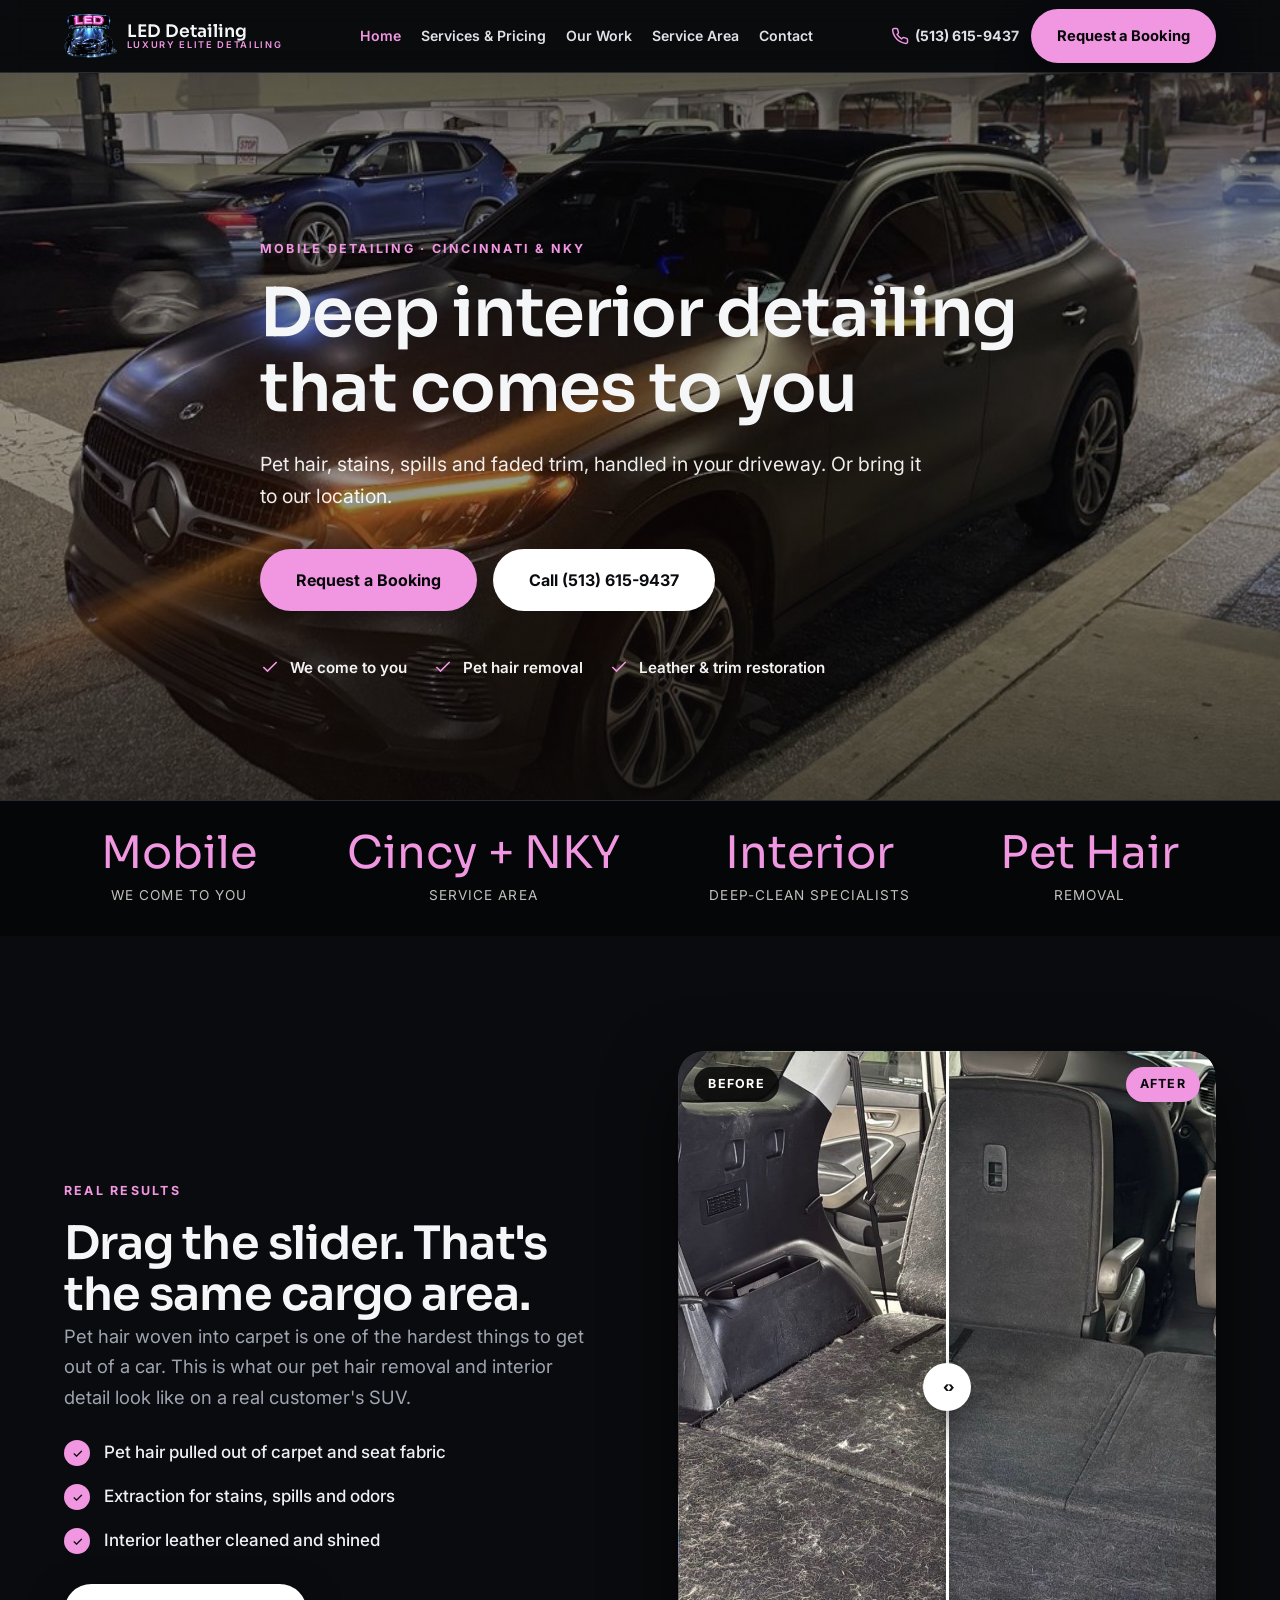
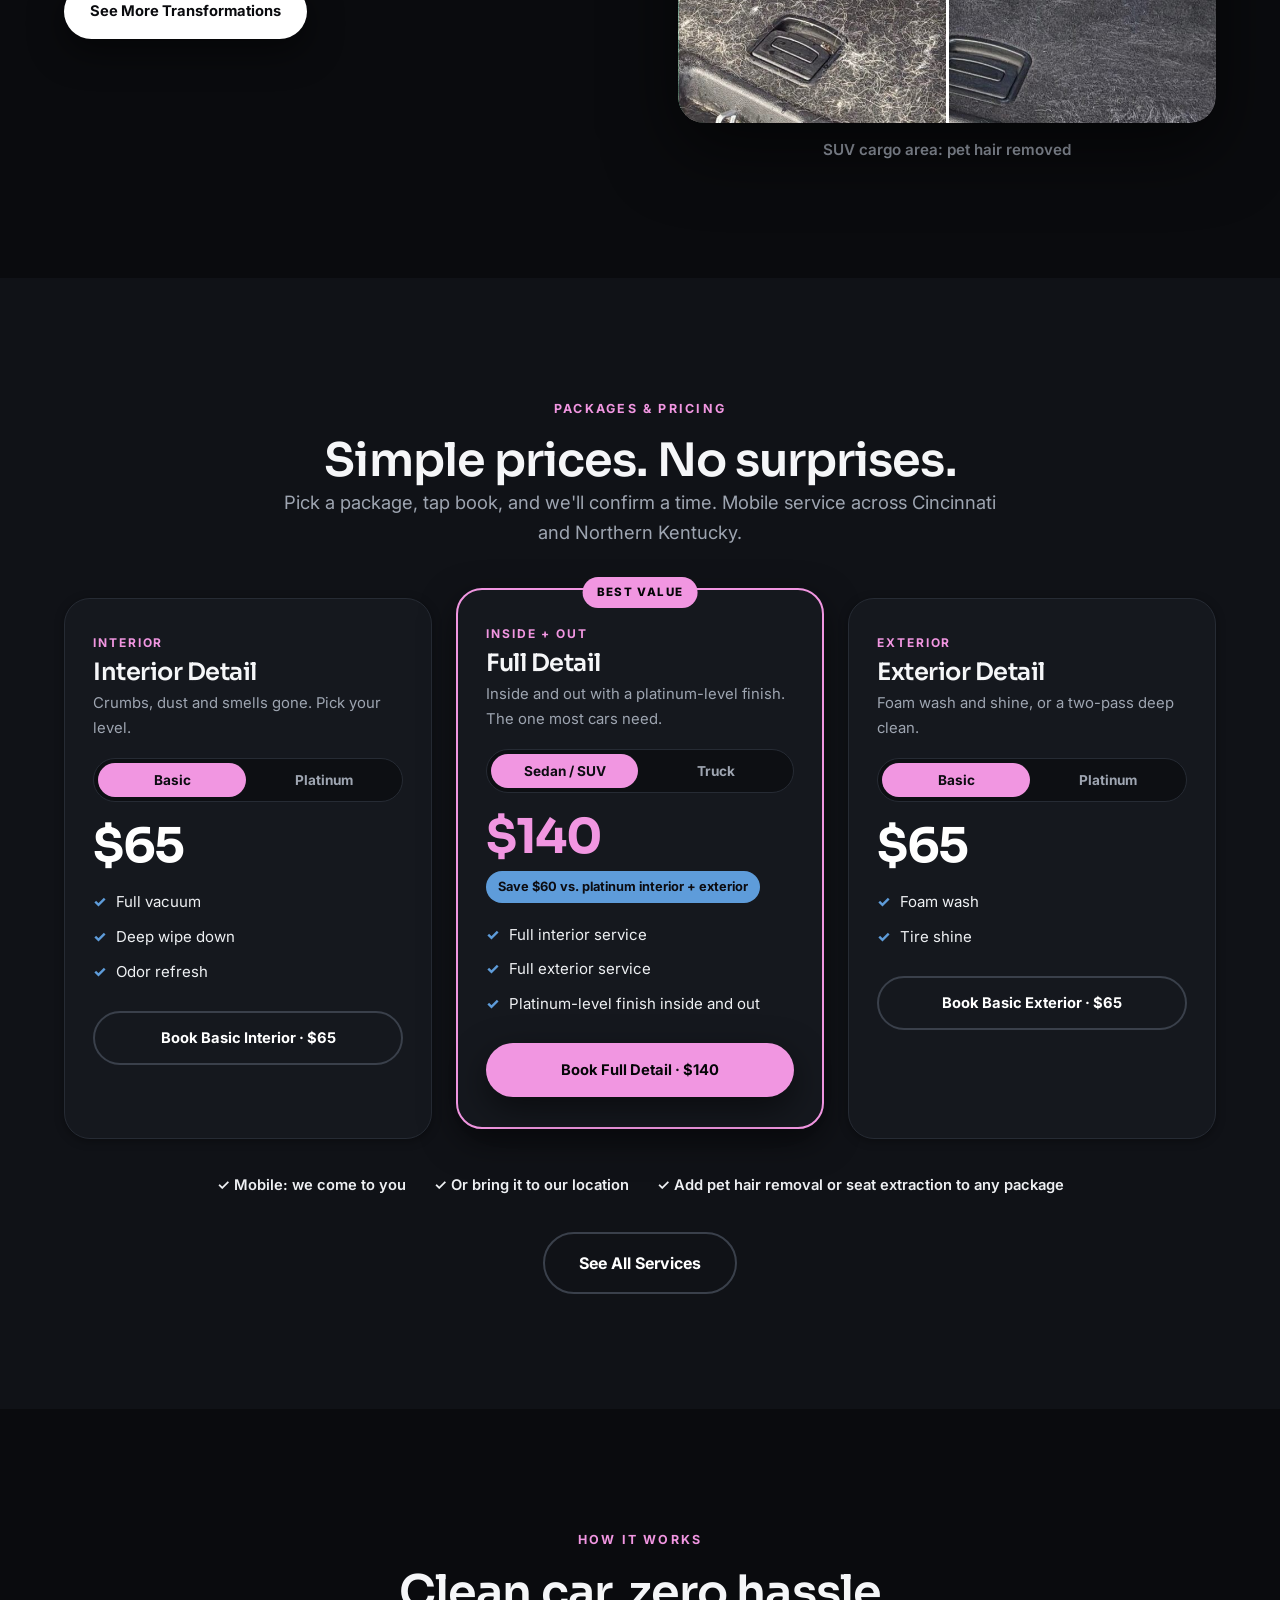
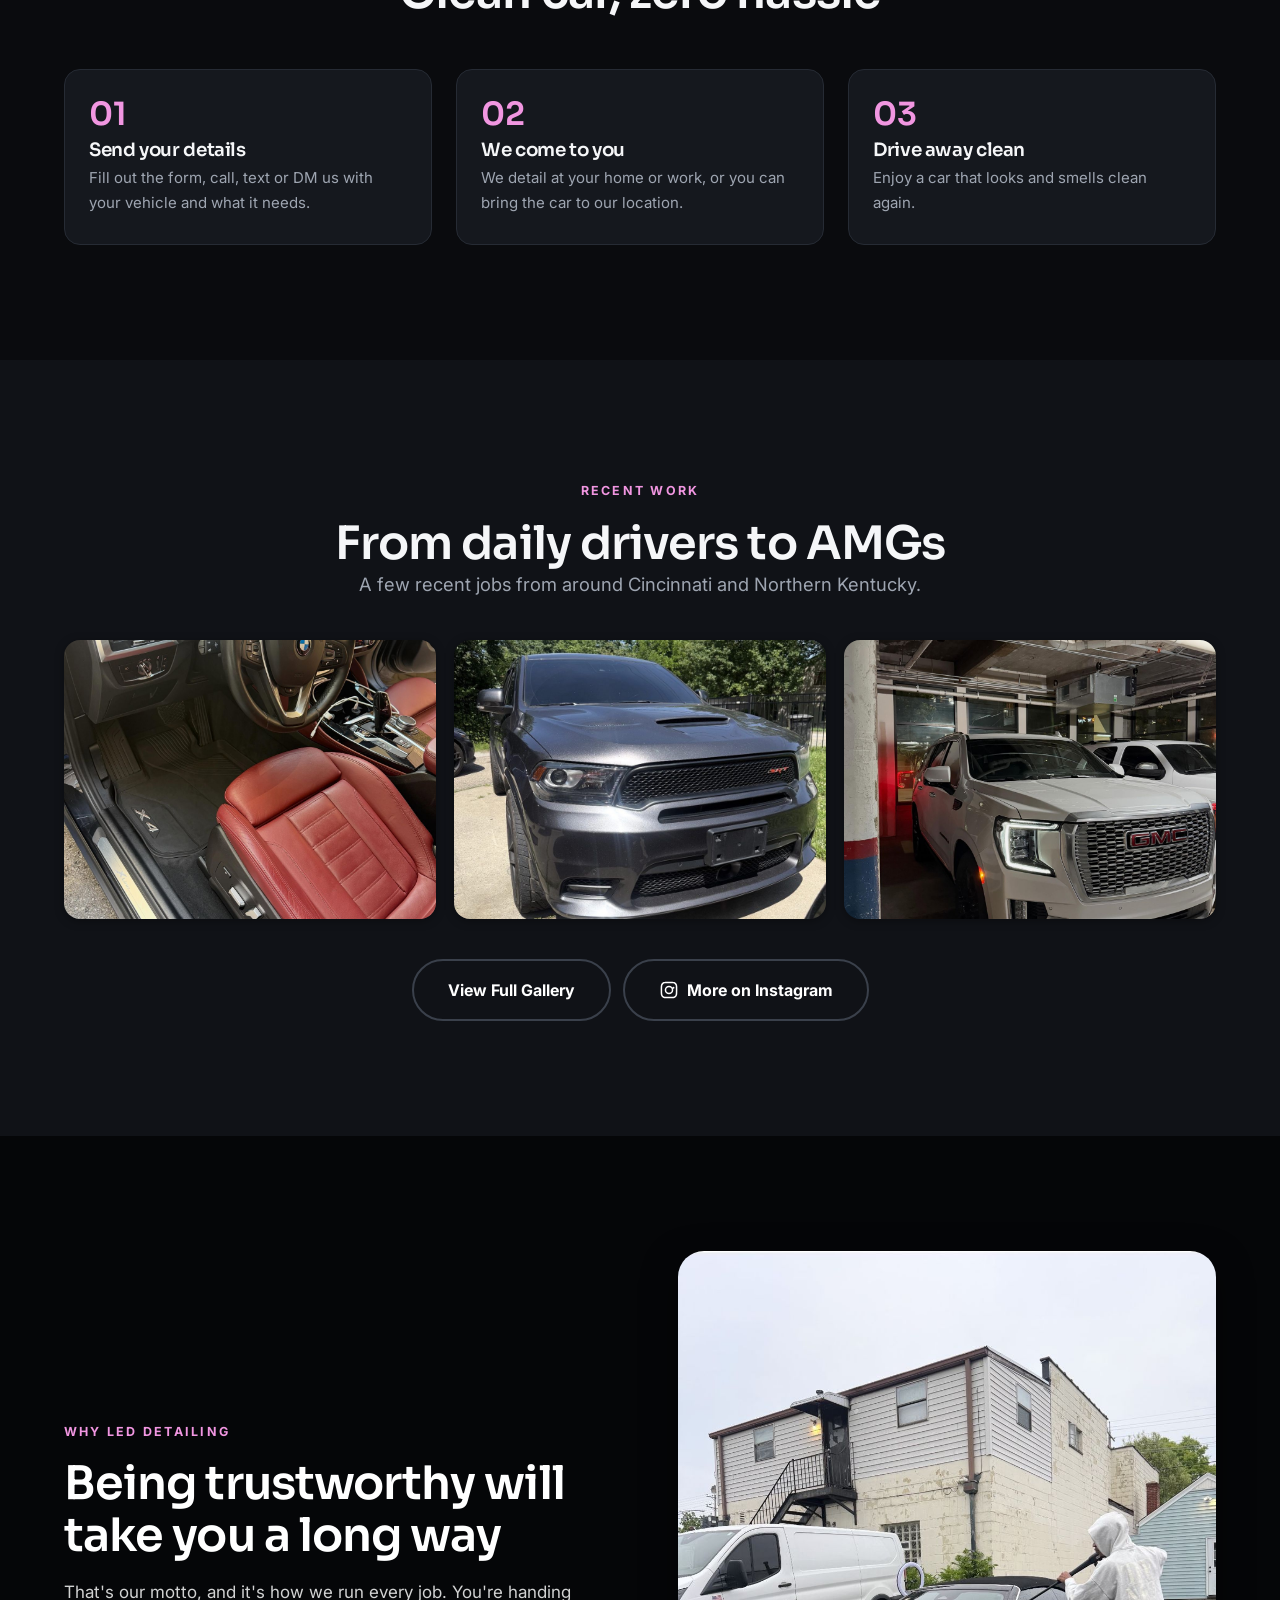
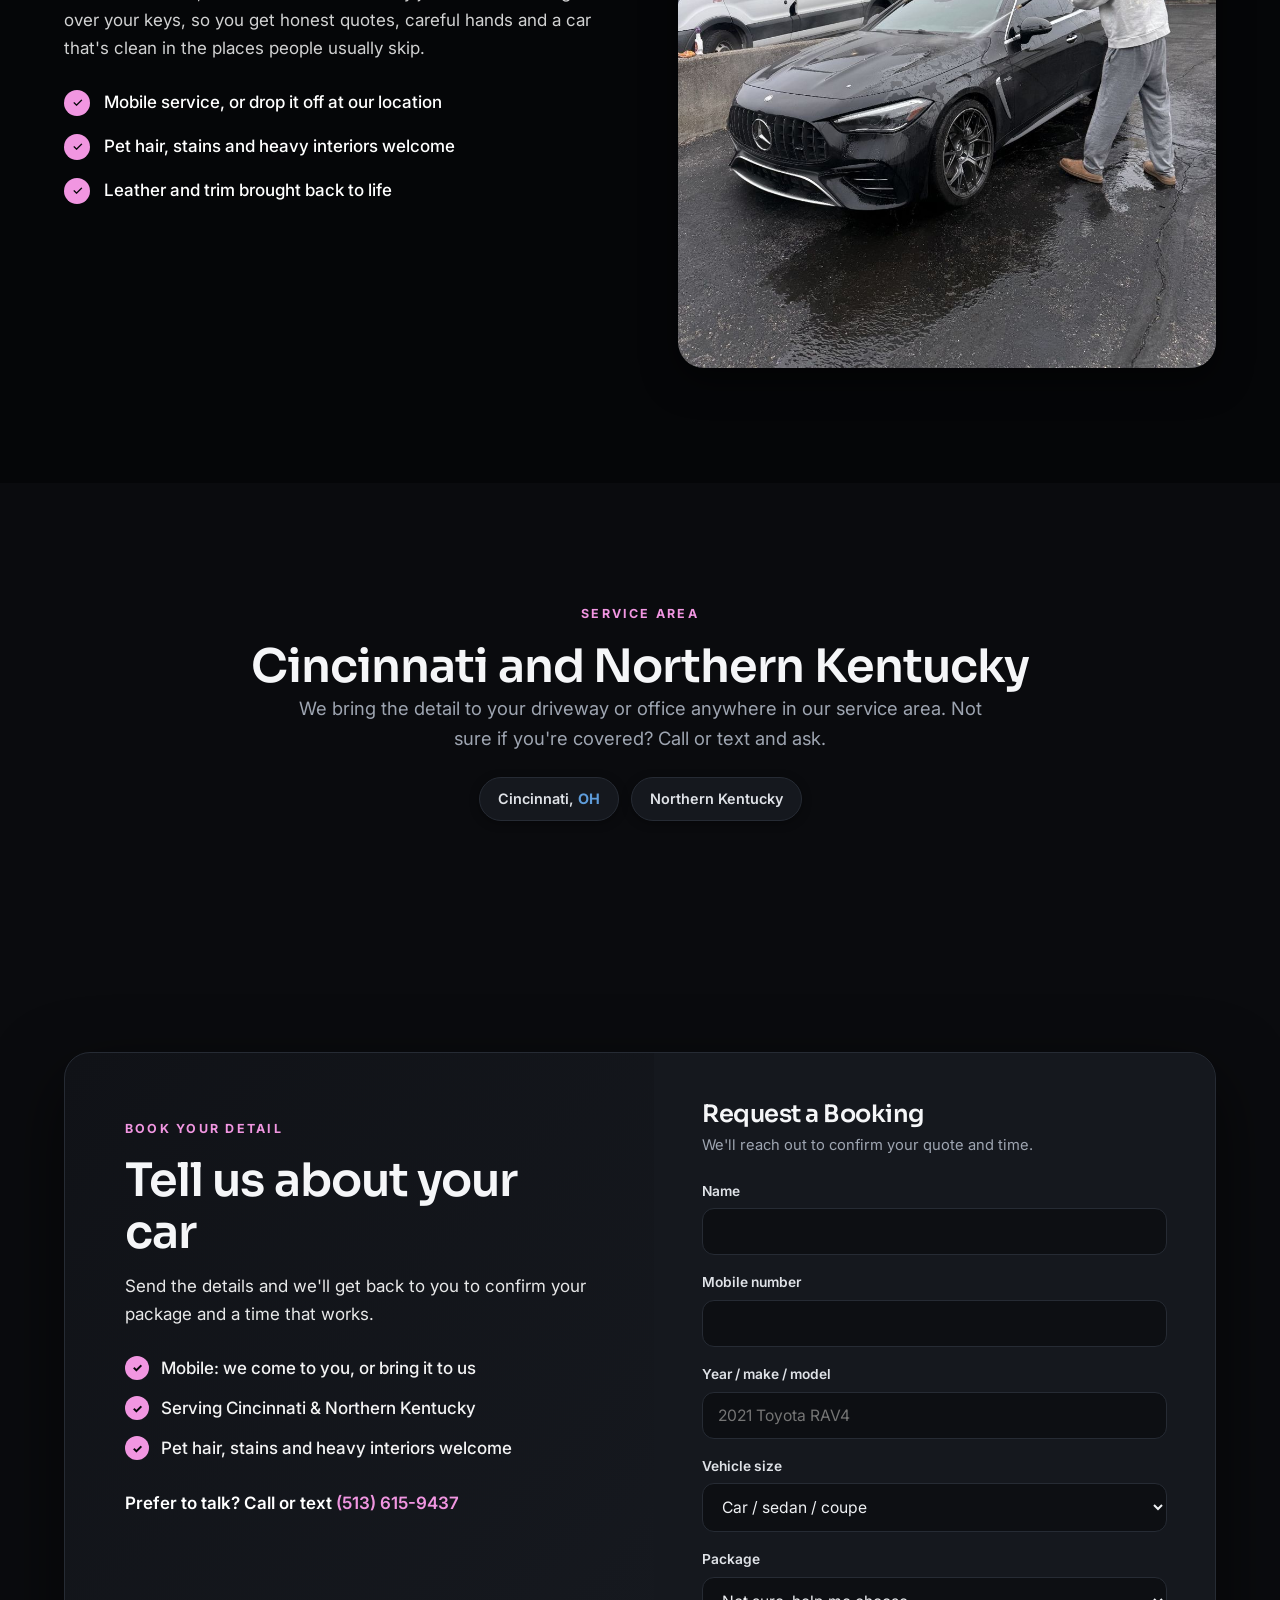
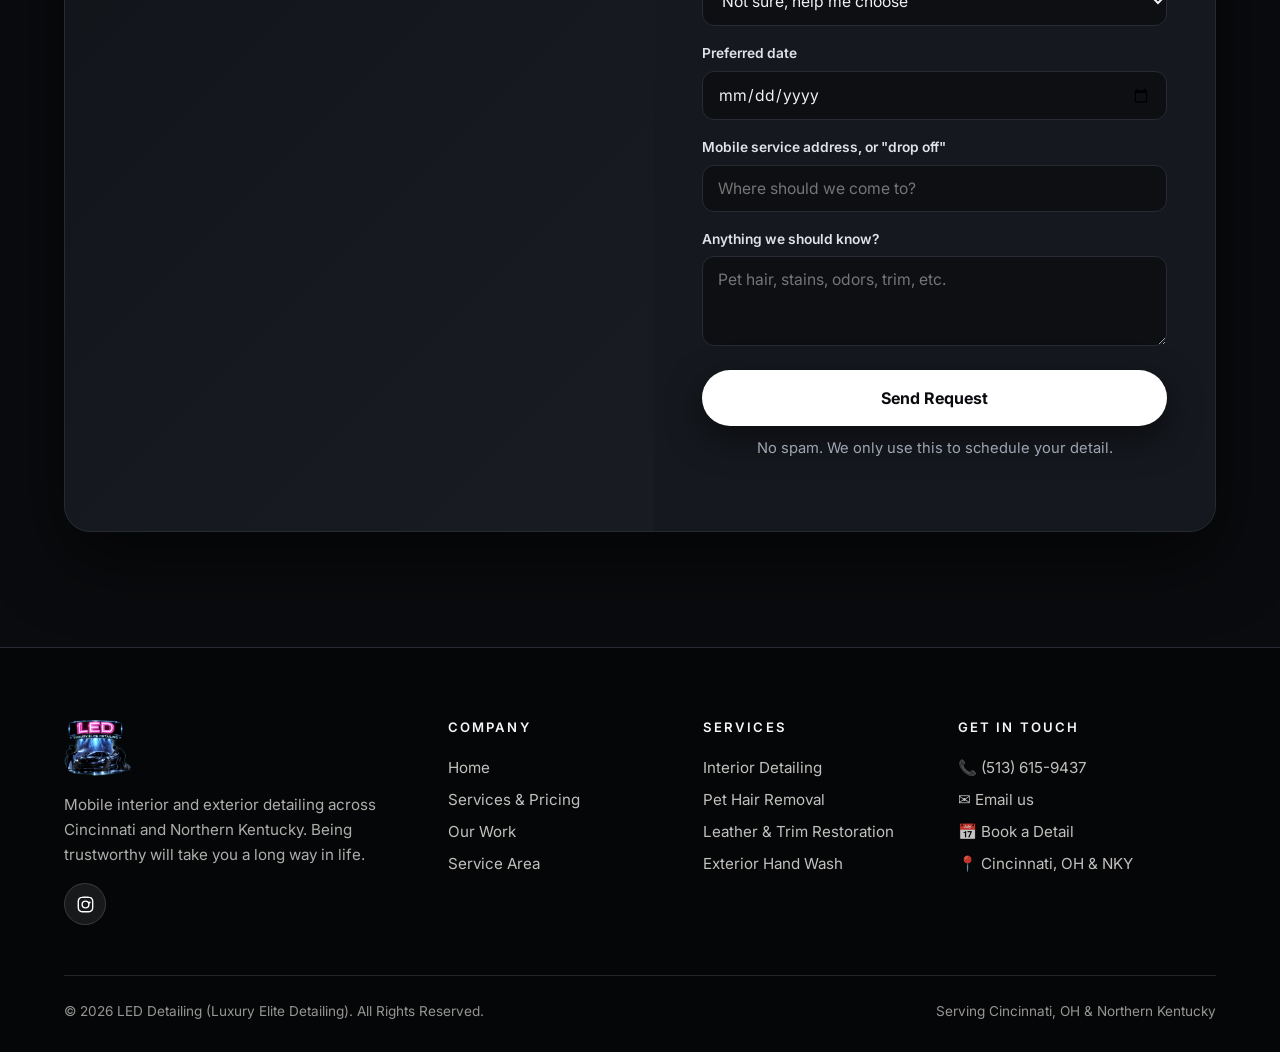
==== index.html @ 0a242699 "Add files via upload" ====
<!DOCTYPE html>
<html lang="en">
<head>
  <meta charset="UTF-8" />
  <meta name="viewport" content="width=device-width, initial-scale=1.0" />
  <title>Mobile Car Detailing in Cincinnati &amp; NKY | LED Detailing</title>
  <meta name="description" content="LED Detailing (Luxury Elite Detailing): mobile interior detailing, pet hair removal, extraction, leather and trim restoration across Cincinnati, OH and Northern Kentucky." />
  <link rel="canonical" href="https://luxuryelitedetailing.netlify.app/" />
  <meta name="robots" content="index, follow" />
  <meta property="og:type" content="website" />
  <meta property="og:title" content="Mobile Car Detailing in Cincinnati &amp; NKY | LED Detailing" />
  <meta property="og:description" content="LED Detailing (Luxury Elite Detailing): mobile interior detailing, pet hair removal, extraction, leather and trim restoration across Cincinnati, OH and Northern Kentucky." />
  <meta property="og:url" content="https://luxuryelitedetailing.netlify.app/" />
  <meta property="og:image" content="https://luxuryelitedetailing.netlify.app/assets/hero.jpg" />
  <meta name="twitter:card" content="summary_large_image" />
  <link rel="preconnect" href="https://fonts.googleapis.com" />
  <link rel="preconnect" href="https://fonts.gstatic.com" crossorigin />
  <link href="https://fonts.googleapis.com/css2?family=Sora:wght@500;600;700&family=Inter:wght@400;500;600;700&display=swap" rel="stylesheet" />
  <link rel="stylesheet" href="assets/style.css?v=2" />
  <link rel="stylesheet" href="assets/detailing.css?v=2" />
  <script type="application/ld+json">
{
  "@context": "https://schema.org",
  "@type": "AutoWash",
  "name": "LED Detailing",
  "alternateName": "Luxury Elite Detailing",
  "image": "https://luxuryelitedetailing.netlify.app/assets/hero.jpg",
  "url": "https://luxuryelitedetailing.netlify.app/",
  "telephone": "+15136159437",
  "email": "LuxuryEliteDetailing25@gmail.com",
  "address": {
    "@type": "PostalAddress",
    "addressLocality": "Cincinnati",
    "addressRegion": "OH",
    "addressCountry": "US"
  },
  "areaServed": [
    "Cincinnati, OH",
    "Northern Kentucky"
  ],
  "sameAs": [
    "https://www.instagram.com/luxuryelitedetailing/"
  ],
  "priceRange": "$65-$200",
  "hasOfferCatalog": {
    "@type": "OfferCatalog",
    "name": "Detailing packages",
    "itemListElement": [
      {
        "@type": "Offer",
        "itemOffered": {
          "@type": "Service",
          "name": "Basic Interior Detail"
        },
        "price": "65",
        "priceCurrency": "USD"
      },
      {
        "@type": "Offer",
        "itemOffered": {
          "@type": "Service",
          "name": "Platinum Interior Detail"
        },
        "price": "100",
        "priceCurrency": "USD"
      },
      {
        "@type": "Offer",
        "itemOffered": {
          "@type": "Service",
          "name": "Basic Exterior Detail"
        },
        "price": "65",
        "priceCurrency": "USD"
      },
      {
        "@type": "Offer",
        "itemOffered": {
          "@type": "Service",
          "name": "Platinum Exterior Detail"
        },
        "price": "100",
        "priceCurrency": "USD"
      },
      {
        "@type": "Offer",
        "itemOffered": {
          "@type": "Service",
          "name": "Full Detail (sedans & SUVs)"
        },
        "price": "140",
        "priceCurrency": "USD"
      },
      {
        "@type": "Offer",
        "itemOffered": {
          "@type": "Service",
          "name": "Full Detail (trucks)"
        },
        "price": "200",
        "priceCurrency": "USD"
      }
    ]
  },
  "slogan": "Being Trustworthy Will Take You A Long Way In Life"
}
  </script>
</head>
<body class="theme-gloss">

  <header class="site-header">
    <div class="container nav">
      <a class="brand" href="index.html">
        <img src="assets/logo.png" alt="LED Detailing logo" />
        <span class="brand-name">LED Detailing<span>Luxury Elite Detailing</span></span>
      </a>
      <nav class="nav-links" aria-label="Primary">
        <a href="index.html" class="active">Home</a>
        <a href="services.html">Services &amp; Pricing</a>
        <a href="our-work.html">Our Work</a>
        <a href="index.html#areas">Service Area</a>
        <a href="index.html#quote">Contact</a>
      </nav>
      <div class="nav-cta">
        <a class="nav-phone" href="tel:5136159437">
          <svg width="18" height="18" viewBox="0 0 24 24" fill="none" stroke="currentColor" stroke-width="2"><path d="M22 16.92v3a2 2 0 0 1-2.18 2 19.79 19.79 0 0 1-8.63-3.07 19.5 19.5 0 0 1-6-6 19.79 19.79 0 0 1-3.07-8.67A2 2 0 0 1 4.11 2h3a2 2 0 0 1 2 1.72c.13.96.36 1.9.7 2.81a2 2 0 0 1-.45 2.11L8.09 9.91a16 16 0 0 0 6 6l1.27-1.27a2 2 0 0 1 2.11-.45c.91.34 1.85.57 2.81.7A2 2 0 0 1 22 16.92z"/></svg>
          (513) 615-9437
        </a>
        <a class="btn btn-gold nav-quote-btn" href="#quote">Request a Booking</a>
        <button class="nav-toggle" aria-label="Menu"><span></span><span></span><span></span></button>
      </div>
    </div>
  </header>

  <section class="hero">
    <div class="container hero-inner">
      <span class="eyebrow" style="color:var(--gold)">Mobile Detailing · Cincinnati &amp; NKY</span>
      <h1>Deep interior detailing that comes to you</h1>
      <p>Pet hair, stains, spills and faded trim, handled in your driveway. Or bring it to our location.</p>
      <div class="hero-actions">
        <a class="btn btn-gold btn-lg" href="#quote">Request a Booking</a>
        <a class="btn btn-light btn-lg" href="tel:5136159437">Call (513) 615-9437</a>
      </div>
      <div class="hero-badges">
        <div class="hero-badge"><svg width="20" height="20" viewBox="0 0 24 24" fill="none" stroke="var(--gold)" stroke-width="2"><path d="M20 6 9 17l-5-5"/></svg> We come to you</div>
        <div class="hero-badge"><svg width="20" height="20" viewBox="0 0 24 24" fill="none" stroke="var(--gold)" stroke-width="2"><path d="M20 6 9 17l-5-5"/></svg> Pet hair removal</div>
        <div class="hero-badge"><svg width="20" height="20" viewBox="0 0 24 24" fill="none" stroke="var(--gold)" stroke-width="2"><path d="M20 6 9 17l-5-5"/></svg> Leather &amp; trim restoration</div>
      </div>
    </div>
  </section>

  <section class="trustbar">
    <div class="container">
      <div class="stat"><div class="num">Mobile</div><div class="label">We come to you</div></div>
      <div class="stat"><div class="num">Cincy + NKY</div><div class="label">Service area</div></div>
      <div class="stat"><div class="num">Interior</div><div class="label">Deep-clean specialists</div></div>
      <div class="stat"><div class="num">Pet Hair</div><div class="label">Removal</div></div>
    </div>
  </section>

  <section class="section">
    <div class="container split">
      <div class="split-content reveal">
        <span class="eyebrow">Real Results</span>
        <h2>Drag the slider. That's the same cargo area.</h2>
        <p class="lead">Pet hair woven into carpet is one of the hardest things to get out of a car. This is what our pet hair removal and interior detail look like on a real customer's SUV.</p>
        <ul class="feature-list">
          <li><span class="tick">✓</span> Pet hair pulled out of carpet and seat fabric</li>
          <li><span class="tick">✓</span> Extraction for stains, spills and odors</li>
          <li><span class="tick">✓</span> Interior leather cleaned and shined</li>
        </ul>
        <a class="btn btn-primary" href="our-work.html" style="margin-top:30px">See More Transformations</a>
      </div>
      <div class="split-media reveal">
        <div class="ba-slider" style="aspect-ratio:4/5">
          <img src="assets/after-01.jpg?v=2" alt="Same cargo area after pet hair removal and vacuum" loading="lazy" />
          <img class="ba-before" src="assets/before-01.jpg?v=2" alt="SUV cargo area covered in pet hair" loading="lazy" />
          <span class="ba-tag">Before</span><span class="ba-tag after">After</span>
          <span class="ba-line"></span><span class="ba-knob" aria-hidden="true">‹ ›</span>
          <input type="range" min="0" max="100" value="50" aria-label="Drag to compare before and after" />
        </div>
        <p class="ba-slider-cap">SUV cargo area: pet hair removed</p>
      </div>
    </div>
  </section>

  <section class="section" id="packages" style="background:var(--sand)">
    <div class="container">
      <div class="center reveal">
        <span class="eyebrow">Packages &amp; Pricing</span>
        <h2>Simple prices. No surprises.</h2>
        <p class="lead">Pick a package, tap book, and we'll confirm a time. Mobile service across Cincinnati and Northern Kentucky.</p>
      </div>
      <div class="pkg-grid pk-grid">
        <article class="pkg-card pk reveal">
          <span class="pkg-tier">Interior</span>
          <h3>Interior Detail</h3>
          <p class="pkg-for">Crumbs, dust and smells gone. Pick your level.</p>
          <div class="pk-toggle" role="group" aria-label="Interior Detail options">
            <button type="button" class="on" data-opt="basic" aria-pressed="true">Basic</button>
            <button type="button" class="" data-opt="platinum" aria-pressed="false">Platinum</button>
          </div>
          <div class="pk-opt" data-opt="basic" data-book="Basic Interior ($65)">
            <div class="pk-price">$65</div>
            <ul class="pkg-includes">
              <li>Full vacuum</li>
              <li>Deep wipe down</li>
              <li>Odor refresh</li>
            </ul>
          </div>
          <div class="pk-opt" data-opt="platinum" data-book="Platinum Interior ($100)" hidden>
            <div class="pk-price">$100</div>
            <ul class="pkg-includes">
              <li>Deep vacuum &amp; full wipe down</li>
              <li>Interior glass cleaned</li>
              <li>Interior shine applied</li>
              <li>Odor elimination</li>
            </ul>
          </div>
          <a class="btn btn-ghost pk-book" href="#quote">Book Basic Interior · $65</a>
        </article>
        <article class="pkg-card pk featured reveal">
          <span class="pkg-ribbon">Best Value</span>
          <span class="pkg-tier">Inside + Out</span>
          <h3>Full Detail</h3>
          <p class="pkg-for">Inside and out with a platinum-level finish. The one most cars need.</p>
          <div class="pk-toggle" role="group" aria-label="Full Detail options">
            <button type="button" class="on" data-opt="car" aria-pressed="true">Sedan / SUV</button>
            <button type="button" class="" data-opt="truck" aria-pressed="false">Truck</button>
          </div>
          <div class="pk-opt" data-opt="car" data-book="Full Detail: sedan/SUV ($140)">
            <div class="pk-price">$140</div>
            <p class="pk-save">Save $60 vs. platinum interior + exterior</p>
            <ul class="pkg-includes">
              <li>Full interior service</li>
              <li>Full exterior service</li>
              <li>Platinum-level finish inside and out</li>
            </ul>
          </div>
          <div class="pk-opt" data-opt="truck" data-book="Full Detail: truck ($200)" hidden>
            <div class="pk-price">$200</div>
            <ul class="pkg-includes">
              <li>Full interior service</li>
              <li>Full exterior service</li>
              <li>Platinum-level finish inside and out</li>
            </ul>
          </div>
          <a class="btn btn-gold pk-book" href="#quote">Book Full Detail · $140</a>
        </article>
        <article class="pkg-card pk reveal">
          <span class="pkg-tier">Exterior</span>
          <h3>Exterior Detail</h3>
          <p class="pkg-for">Foam wash and shine, or a two-pass deep clean.</p>
          <div class="pk-toggle" role="group" aria-label="Exterior Detail options">
            <button type="button" class="on" data-opt="basic" aria-pressed="true">Basic</button>
            <button type="button" class="" data-opt="platinum" aria-pressed="false">Platinum</button>
          </div>
          <div class="pk-opt" data-opt="basic" data-book="Basic Exterior ($65)">
            <div class="pk-price">$65</div>
            <ul class="pkg-includes">
              <li>Foam wash</li>
              <li>Tire shine</li>
            </ul>
          </div>
          <div class="pk-opt" data-opt="platinum" data-book="Platinum Exterior ($100)" hidden>
            <div class="pk-price">$100</div>
            <ul class="pkg-includes">
              <li>Foam wash (2x for deep clean)</li>
              <li>Full wipe down (2x)</li>
              <li>Tire shine</li>
              <li>Exterior glass cleaned</li>
              <li>Door jambs cleaned</li>
            </ul>
          </div>
          <a class="btn btn-ghost pk-book" href="#quote">Book Basic Exterior · $65</a>
        </article>
      </div>
      <ul class="pk-trust reveal">
        <li>✓ Mobile: we come to you</li><li>✓ Or bring it to our location</li><li>✓ Add pet hair removal or seat extraction to any package</li>
      </ul>
      <div class="center" style="margin-top:34px"><a class="btn btn-ghost btn-lg" href="services.html">See All Services</a></div>
    </div>
  </section>

  <section class="section">
    <div class="container">
      <div class="center reveal">
        <span class="eyebrow">How It Works</span>
        <h2>Clean car, zero hassle</h2>
      </div>
      <div class="steps">
        <div class="step reveal"><h3>Send your details</h3><p>Fill out the form, call, text or DM us with your vehicle and what it needs.</p></div>
        <div class="step reveal"><h3>We come to you</h3><p>We detail at your home or work, or you can bring the car to our location.</p></div>
        <div class="step reveal"><h3>Drive away clean</h3><p>Enjoy a car that looks and smells clean again.</p></div>
      </div>
    </div>
  </section>

  <section class="section" style="background:var(--sand)">
    <div class="container">
      <div class="center reveal">
        <span class="eyebrow">Recent Work</span>
        <h2>From daily drivers to AMGs</h2>
        <p class="lead">A few recent jobs from around Cincinnati and Northern Kentucky.</p>
      </div>
      <div class="gallery" style="margin-top:40px">
        <div class="gallery-item reveal" data-lightbox="assets/gallery-01.jpg?v=2"><img src="assets/gallery-01.jpg?v=2" alt="BMW X4 driver side with red leather seat after interior detail" loading="lazy" /></div>
        <div class="gallery-item reveal" data-lightbox="assets/gallery-02.jpg?v=2"><img src="assets/gallery-02.jpg?v=2" alt="Dodge Durango SRT exterior after hand wash" loading="lazy" /></div>
        <div class="gallery-item reveal" data-lightbox="assets/gallery-03.jpg?v=2"><img src="assets/gallery-03.jpg?v=2" alt="GMC Yukon Denali after exterior detail" loading="lazy" /></div>
      </div>
      <div class="center" style="margin-top:40px; display:flex; flex-wrap:wrap; gap:12px; justify-content:center">
        <a class="btn btn-ghost btn-lg" href="our-work.html">View Full Gallery</a>
        <a class="btn btn-ghost btn-lg" href="https://www.instagram.com/luxuryelitedetailing/" target="_blank" rel="noopener" aria-label="More of our work on Instagram"><svg width="20" height="20" viewBox="0 0 24 24" fill="currentColor" aria-hidden="true"><path d="M12 2c2.7 0 3.06.01 4.12.06 1.07.05 1.8.22 2.43.47.66.25 1.22.6 1.77 1.15.55.55.9 1.11 1.15 1.77.25.64.42 1.36.47 2.43.05 1.07.06 1.41.06 4.13s-.01 3.06-.06 4.12c-.05 1.07-.22 1.8-.47 2.43-.25.66-.6 1.22-1.15 1.77-.55.55-1.11.9-1.77 1.15-.64.25-1.36.42-2.43.47-1.07.05-1.41.06-4.12.06s-3.06-.01-4.12-.06c-1.07-.05-1.8-.22-2.43-.47a4.9 4.9 0 0 1-1.77-1.15 4.9 4.9 0 0 1-1.15-1.77c-.25-.64-.42-1.36-.47-2.43C2.01 15.06 2 14.72 2 12s.01-3.06.06-4.12c.05-1.07.22-1.8.47-2.43.25-.66.6-1.22 1.15-1.77a4.9 4.9 0 0 1 1.77-1.15c.64-.25 1.36-.42 2.43-.47C8.94 2.01 9.28 2 12 2Zm0 1.8c-2.67 0-2.99.01-4.04.06-.98.04-1.5.21-1.86.34-.47.18-.8.4-1.15.75-.35.35-.57.68-.75 1.15-.13.36-.3.88-.34 1.86-.05 1.05-.06 1.37-.06 4.04s.01 2.99.06 4.04c.04.98.21 1.5.34 1.86.18.47.4.8.75 1.15.35.35.68.57 1.15.75.36.13.88.3 1.86.34 1.05.05 1.37.06 4.04.06s2.99-.01 4.04-.06c.98-.04 1.5-.21 1.86-.34.47-.18.8-.4 1.15-.75.35-.35.57-.68.75-1.15.13-.36.3-.88.34-1.86.05-1.05.06-1.37.06-4.04s-.01-2.99-.06-4.04c-.04-.98-.21-1.5-.34-1.86a3.1 3.1 0 0 0-.75-1.15 3.1 3.1 0 0 0-1.15-.75c-.36-.13-.88-.3-1.86-.34-1.05-.05-1.37-.06-4.04-.06Zm0 3.06a5.14 5.14 0 1 1 0 10.28 5.14 5.14 0 0 1 0-10.28Zm0 1.8a3.34 3.34 0 1 0 0 6.68 3.34 3.34 0 0 0 0-6.68Zm5.34-.46a1.2 1.2 0 1 1 0 2.4 1.2 1.2 0 0 1 0-2.4Z"/></svg> More on Instagram</a>
      </div>
    </div>
  </section>

  <section class="section" id="about" style="background:var(--green-900)">
    <div class="container split">
      <div class="split-content reveal">
        <span class="eyebrow" style="color:var(--gold)">Why LED Detailing</span>
        <h2 style="color:#fff">Being trustworthy will take you a long way</h2>
        <p style="color:rgba(255,255,255,0.82); margin-top:16px">That's our motto, and it's how we run every job. You're handing over your keys, so you get honest quotes, careful hands and a car that's clean in the places people usually skip.</p>
        <ul class="feature-list">
          <li style="color:#fff"><span class="tick" style="background:var(--gold);color:var(--green-900)">✓</span> Mobile service, or drop it off at our location</li>
          <li style="color:#fff"><span class="tick" style="background:var(--gold);color:var(--green-900)">✓</span> Pet hair, stains and heavy interiors welcome</li>
          <li style="color:#fff"><span class="tick" style="background:var(--gold);color:var(--green-900)">✓</span> Leather and trim brought back to life</li>
        </ul>
      </div>
      <div class="split-media reveal">
        <img src="assets/team.jpg" alt="LED Detailing hand washing a black Mercedes-AMG convertible" loading="lazy" />
      </div>
    </div>
  </section>

  <section class="section" id="areas">
    <div class="container center">
      <div class="reveal">
        <span class="eyebrow">Service Area</span>
        <h2>Cincinnati and Northern Kentucky</h2>
        <p class="lead">We bring the detail to your driveway or office anywhere in our service area. Not sure if you're covered? Call or text and ask.</p>
        <div class="areas" style="justify-content:center">
          <span class="chip">Cincinnati, <b>OH</b></span>
          <span class="chip">Northern Kentucky</span>
        </div>
      </div>
    </div>
  </section>

  <section class="section" id="quote">
    <div class="container">
      <div class="quote-band reveal">
        <div class="quote-grid">
          <div class="quote-copy">
            <span class="eyebrow" style="color:var(--gold)">Book Your Detail</span>
            <h2>Tell us about your car</h2>
            <p>Send the details and we'll get back to you to confirm your package and a time that works.</p>
            <ul class="quote-perks">
              <li><span class="tick">✓</span> Mobile: we come to you, or bring it to us</li>
              <li><span class="tick">✓</span> Serving Cincinnati &amp; Northern Kentucky</li>
              <li><span class="tick">✓</span> Pet hair, stains and heavy interiors welcome</li>
            </ul>
            <p style="margin-top:26px;color:#fff;font-weight:600">Prefer to talk? Call or text <a href="tel:5136159437" style="color:var(--gold)">(513) 615-9437</a></p>
          </div>
          <form class="quote-form" id="booking-form" action="/thank-you.html" name="booking" method="POST" data-netlify="true" netlify-honeypot="company">
            <input type="hidden" name="form-name" value="booking" />
            <p hidden><label>Leave blank <input name="company" /></label></p>
            <h3>Request a Booking</h3>
            <p>We'll reach out to confirm your quote and time.</p>
            <div class="field"><label for="name">Name</label><input id="name" name="name" type="text" required autocomplete="name" /></div>
            <div class="field"><label for="phone">Mobile number</label><input id="phone" name="phone" type="tel" required autocomplete="tel" /></div>
            <div class="field"><label for="vehicle">Year / make / model</label><input id="vehicle" name="vehicle" type="text" required placeholder="2021 Toyota RAV4" /></div>
            <div class="field"><label for="size">Vehicle size</label>
              <select id="size" name="size">
                <option>Car / sedan / coupe</option><option>Small SUV / crossover</option><option>Large SUV / minivan / 3-row</option><option>Truck</option><option>Other</option>
              </select>
            </div>
            <div class="field"><label for="service">Package</label>
              <select id="service" name="service">
                <option value="">Not sure, help me choose</option>
                <option>Basic Interior ($65)</option><option>Platinum Interior ($100)</option><option>Basic Exterior ($65)</option><option>Platinum Exterior ($100)</option><option>Full Detail: sedan/SUV ($140)</option><option>Full Detail: truck ($200)</option>
              </select>
            </div>
            <div class="field"><label for="date">Preferred date</label><input id="date" name="date" type="date" /></div>
            <div class="field"><label for="where">Mobile service address, or "drop off"</label><input id="where" name="location" type="text" placeholder="Where should we come to?" /></div>
            <div class="field"><label for="msg">Anything we should know?</label><textarea id="msg" name="message" placeholder="Pet hair, stains, odors, trim, etc."></textarea></div>
            <button class="btn btn-primary btn-lg" type="submit" style="width:100%;justify-content:center">Send Request</button>
            <p class="form-note">No spam. We only use this to schedule your detail.</p>
          </form>
        </div>
      </div>
    </div>
  </section>

  <footer class="site-footer">
    <div class="container">
      <div class="footer-grid">
        <div class="footer-brand">
          <img src="assets/logo.png" alt="LED Detailing logo" />
          <p>Mobile interior and exterior detailing across Cincinnati and Northern Kentucky. Being trustworthy will take you a long way in life.</p>
          <div class="socials">
            <a href="https://www.instagram.com/luxuryelitedetailing/" aria-label="Instagram" target="_blank" rel="noopener"><svg viewBox="0 0 24 24" fill="currentColor" aria-hidden="true"><path d="M12 2c2.7 0 3.06.01 4.12.06 1.07.05 1.8.22 2.43.47.66.25 1.22.6 1.77 1.15.55.55.9 1.11 1.15 1.77.25.64.42 1.36.47 2.43.05 1.07.06 1.41.06 4.13s-.01 3.06-.06 4.12c-.05 1.07-.22 1.8-.47 2.43-.25.66-.6 1.22-1.15 1.77-.55.55-1.11.9-1.77 1.15-.64.25-1.36.42-2.43.47-1.07.05-1.41.06-4.12.06s-3.06-.01-4.12-.06c-1.07-.05-1.8-.22-2.43-.47a4.9 4.9 0 0 1-1.77-1.15 4.9 4.9 0 0 1-1.15-1.77c-.25-.64-.42-1.36-.47-2.43C2.01 15.06 2 14.72 2 12s.01-3.06.06-4.12c.05-1.07.22-1.8.47-2.43.25-.66.6-1.22 1.15-1.77a4.9 4.9 0 0 1 1.77-1.15c.64-.25 1.36-.42 2.43-.47C8.94 2.01 9.28 2 12 2Zm0 1.8c-2.67 0-2.99.01-4.04.06-.98.04-1.5.21-1.86.34-.47.18-.8.4-1.15.75-.35.35-.57.68-.75 1.15-.13.36-.3.88-.34 1.86-.05 1.05-.06 1.37-.06 4.04s.01 2.99.06 4.04c.04.98.21 1.5.34 1.86.18.47.4.8.75 1.15.35.35.68.57 1.15.75.36.13.88.3 1.86.34 1.05.05 1.37.06 4.04.06s2.99-.01 4.04-.06c.98-.04 1.5-.21 1.86-.34.47-.18.8-.4 1.15-.75.35-.35.57-.68.75-1.15.13-.36.3-.88.34-1.86.05-1.05.06-1.37.06-4.04s-.01-2.99-.06-4.04c-.04-.98-.21-1.5-.34-1.86a3.1 3.1 0 0 0-.75-1.15 3.1 3.1 0 0 0-1.15-.75c-.36-.13-.88-.3-1.86-.34-1.05-.05-1.37-.06-4.04-.06Zm0 3.06a5.14 5.14 0 1 1 0 10.28 5.14 5.14 0 0 1 0-10.28Zm0 1.8a3.34 3.34 0 1 0 0 6.68 3.34 3.34 0 0 0 0-6.68Zm5.34-.46a1.2 1.2 0 1 1 0 2.4 1.2 1.2 0 0 1 0-2.4Z"/></svg></a>
          </div>
        </div>
        <div class="footer-col">
          <h4>Company</h4>
          <ul>
            <li><a href="index.html">Home</a></li>
            <li><a href="services.html">Services &amp; Pricing</a></li>
            <li><a href="our-work.html">Our Work</a></li>
            <li><a href="index.html#areas">Service Area</a></li>
          </ul>
        </div>
        <div class="footer-col">
          <h4>Services</h4>
          <ul>
            <li><a href="services.html#interior">Interior Detailing</a></li>
            <li><a href="services.html#pet-hair">Pet Hair Removal</a></li>
            <li><a href="services.html#leather-trim">Leather &amp; Trim Restoration</a></li>
            <li><a href="services.html#exterior">Exterior Hand Wash</a></li>
          </ul>
        </div>
        <div class="footer-col footer-contact">
          <h4>Get in Touch</h4>
          <ul>
            <li><a href="tel:5136159437">📞 (513) 615-9437</a></li>
            <li><a href="mailto:LuxuryEliteDetailing25@gmail.com">✉️ Email us</a></li>
            <li><a href="#quote">📅 Book a Detail</a></li>
            <li>📍 Cincinnati, OH &amp; NKY</li>
          </ul>
        </div>
      </div>
      <div class="footer-bottom">
        <span>© <span id="year">2026</span> LED Detailing (Luxury Elite Detailing). All Rights Reserved.</span>
        <span>Serving Cincinnati, OH &amp; Northern Kentucky</span>
      </div>
    </div>
  </footer>

  <div class="lightbox"><button class="lightbox-close" aria-label="Close">&times;</button><img src="" alt="Enlarged photo of LED Detailing work" /></div>

  <div class="mobile-cta-bar">
    <a class="mob-call" href="tel:5136159437">
      <svg width="17" height="17" viewBox="0 0 24 24" fill="none" stroke="currentColor" stroke-width="2"><path d="M22 16.92v3a2 2 0 0 1-2.18 2 19.79 19.79 0 0 1-8.63-3.07 19.5 19.5 0 0 1-6-6 19.79 19.79 0 0 1-3.07-8.67A2 2 0 0 1 4.11 2h3a2 2 0 0 1 2 1.72c.13.96.36 1.9.7 2.81a2 2 0 0 1-.45 2.11L8.09 9.91a16 16 0 0 0 6 6l1.27-1.27a2 2 0 0 1 2.11-.45c.91.34 1.85.57 2.81.7A2 2 0 0 1 22 16.92z"/></svg>
      Call Now
    </a>
    <a class="mob-quote" href="#quote">Request a Booking</a>
  </div>

  <script src="assets/script.js?v=2"></script>
  <script src="assets/detailing.js?v=2"></script>
  <script src="assets/led.js?v=2"></script>
  <script src="assets/firebase-config.js?v=3"></script>
  <script src="assets/lead-capture.js?v=3"></script>
</body>
</html>
---- assets/style.css ----
/* ==========================================================================
   LED Detailing — Shared Stylesheet
   Based on the naturewaylawn.com design system. Structure, spacing, shadows,
   and component patterns are proven — reuse them as-is. Only retint the
   palette (--gold/--gold-dark, optionally the neutral scale) and swap fonts
   if the new brand calls for it. See references/design-system.md for the
   full breakdown of every pattern in this file.
   ========================================================================== */

:root {
  /* Palette — CUSTOMIZE: pick one accent color pair for this brand */
  --green-900: #0f0f0f;
  --green-800: #1a1a1a;
  --green-700: #272727;
  --green-600: #363636;
  --green-500: #525252;
  --green-400: #787878;
  --moss: #909090;
  --gold: #F196E1;        /* LED neon pink (from logo) */
  --gold-dark: #5E9CDA;   /* LED neon blue (from logo) */
  --cream: #f5f5f5;
  --sand: #ebebeb;
  --ink: #111111;
  --slate: #5a5a5a;
  --line: #d8d8d8;
  --white: #ffffff;

  --shadow-sm: 0 2px 8px rgba(0, 0, 0, 0.07);
  --shadow-md: 0 10px 30px rgba(0, 0, 0, 0.13);
  --shadow-lg: 0 24px 60px rgba(0, 0, 0, 0.20);

  --radius: 16px;
  --radius-lg: 26px;
  --maxw: 1200px;

  --font-head: "Fraunces", Georgia, "Times New Roman", serif;  /* CUSTOMIZE if brand needs different personality */
  --font-body: "Inter", system-ui, -apple-system, "Segoe UI", Roboto, sans-serif;
}

/* Reset */
*, *::before, *::after { box-sizing: border-box; margin: 0; padding: 0; }
html { scroll-behavior: smooth; -webkit-text-size-adjust: 100%; overflow-x: clip; }
body {
  font-family: var(--font-body);
  color: var(--ink);
  background: var(--cream);
  line-height: 1.65;
  font-size: 17px;
  overflow-x: clip;
}
img { max-width: 100%; display: block; }
a { color: inherit; text-decoration: none; }
ul { list-style: none; }

h1, h2, h3, h4 { font-family: var(--font-head); font-weight: 600; line-height: 1.12; color: var(--green-900); letter-spacing: -0.01em; }
h1 { font-size: clamp(2.4rem, 5.4vw, 4.2rem); }
h2 { font-size: clamp(1.9rem, 3.6vw, 2.9rem); }
h3 { font-size: clamp(1.2rem, 2vw, 1.5rem); }
p { color: var(--slate); }

.container { width: 100%; max-width: var(--maxw); margin: 0 auto; padding: 0 24px; }
.section { padding: clamp(64px, 9vw, 120px) 0; }
.center { text-align: center; }

.eyebrow {
  display: inline-block;
  font-family: var(--font-body);
  font-weight: 700;
  font-size: 0.78rem;
  letter-spacing: 0.18em;
  text-transform: uppercase;
  color: var(--gold-dark);
  margin-bottom: 16px;
}
.lead { font-size: 1.15rem; color: var(--slate); max-width: 60ch; }
.center .lead { margin-left: auto; margin-right: auto; }

/* Buttons */
.btn {
  display: inline-flex; align-items: center; gap: 8px;
  font-family: var(--font-body); font-weight: 700; font-size: 0.92rem;
  padding: 13px 24px; border-radius: 100px; cursor: pointer;
  border: 2px solid transparent; transition: all .25s ease; white-space: nowrap;
}
.btn-primary { background: var(--green-600); color: var(--white); box-shadow: var(--shadow-md); }
.btn-primary:hover { background: var(--green-700); transform: translateY(-2px); box-shadow: var(--shadow-lg); }
.btn-gold { background: var(--gold); color: var(--green-900); box-shadow: var(--shadow-md); }
.btn-gold:hover { background: var(--gold-dark); color: var(--white); transform: translateY(-2px); }
.btn-ghost { background: transparent; color: var(--green-800); border-color: var(--green-600); }
.btn-ghost:hover { background: var(--green-600); color: var(--white); }
.btn-light { background: var(--white); color: var(--green-800); }
.btn-light:hover { transform: translateY(-2px); box-shadow: var(--shadow-lg); }
.btn-lg { padding: 16px 34px; font-size: 1rem; }

/* ============================ Header ============================ */
.site-header {
  position: sticky; top: 0; z-index: 100;
  background: rgba(245, 245, 245, 0.90);
  backdrop-filter: saturate(160%) blur(14px);
  border-bottom: 1px solid var(--line);
}
.nav { display: flex; align-items: center; justify-content: space-between; height: 72px; gap: 16px; }
.brand { display: flex; align-items: center; gap: 10px; flex-shrink: 0; }
.brand img { height: 44px; width: auto; }
.brand-name { font-family: var(--font-head); font-weight: 600; font-size: 1.08rem; color: var(--green-900); line-height: 1.05; }
.brand-name span { display: block; font-family: var(--font-body); font-weight: 600; font-size: 0.58rem; letter-spacing: 0.18em; text-transform: uppercase; color: var(--gold-dark); }
.nav-links { display: flex; align-items: center; gap: 20px; }
.nav-links a { font-weight: 600; font-size: 0.88rem; color: var(--green-800); transition: color .2s; white-space: nowrap; }
.nav-links a:hover, .nav-links a.active { color: var(--gold-dark); }
.nav-cta { display: flex; align-items: center; gap: 12px; flex-shrink: 0; }
.nav-phone { display: inline-flex; align-items: center; gap: 6px; font-weight: 700; font-size: 0.88rem; color: var(--green-800); white-space: nowrap; }
.nav-toggle { display: none; background: none; border: 0; cursor: pointer; padding: 8px; }
.nav-toggle span { display: block; width: 26px; height: 2.5px; background: var(--green-800); border-radius: 4px; transition: .3s; }
.nav-toggle span + span { margin-top: 6px; }

/* ============================ Hero ============================ */
.hero {
  position: relative; color: var(--white);
  background:
    linear-gradient(180deg, rgba(10,10,10,0.55) 0%, rgba(10,10,10,0.35) 45%, rgba(10,10,10,0.70) 100%),
    url("hero.jpg")  /* relative to this CSS file, which lives in assets/ */ center/cover no-repeat;
}
.hero-inner { padding: clamp(90px, 13vw, 160px) 0 clamp(70px, 10vw, 120px); max-width: 760px; }
.hero h1 { color: var(--white); }
.hero p { color: rgba(255,255,255,0.92); font-size: 1.22rem; margin: 22px 0 0; max-width: 56ch; }
.hero-actions { display: flex; flex-wrap: wrap; gap: 16px; margin-top: 36px; }
.hero-badges { display: flex; flex-wrap: wrap; gap: 26px; margin-top: 44px; }
.hero-badge { display: flex; align-items: center; gap: 10px; font-weight: 600; font-size: 0.95rem; color: rgba(255,255,255,0.95); }
.hero-badge svg { flex: none; }

/* Trust bar */
.trustbar { background: var(--green-900); color: var(--cream); }
.trustbar .container { display: flex; flex-wrap: wrap; justify-content: center; gap: clamp(28px, 7vw, 90px); padding: 30px 24px; text-align: center; }
.stat .num { font-family: var(--font-head); font-size: clamp(2rem, 4vw, 2.8rem); color: var(--gold); line-height: 1; }
.stat .label { font-size: 0.85rem; letter-spacing: 0.08em; text-transform: uppercase; color: rgba(247,245,239,0.78); margin-top: 8px; }

/* ============================ Services ============================ */
.services-grid { display: grid; grid-template-columns: repeat(auto-fit, minmax(270px, 1fr)); gap: 26px; margin-top: 54px; }
.service-card {
  background: var(--white); border: 1px solid var(--line); border-radius: var(--radius);
  padding: 36px 30px; box-shadow: var(--shadow-sm); transition: transform .3s, box-shadow .3s; position: relative; overflow: hidden;
}
.service-card::before { content: ""; position: absolute; inset: 0 0 auto 0; height: 4px; background: linear-gradient(90deg, var(--green-500), var(--gold)); transform: scaleX(0); transform-origin: left; transition: transform .35s; }
.service-card:hover { transform: translateY(-6px); box-shadow: var(--shadow-md); }
.service-card:hover::before { transform: scaleX(1); }
.service-icon { width: 58px; height: 58px; border-radius: 15px; background: linear-gradient(140deg, #efefef, #e4e4e4); color: var(--green-600); display: grid; place-items: center; margin-bottom: 22px; border: 1px solid #d0d0d0; transition: background .3s, color .3s; }
.service-card:hover .service-icon { background: var(--green-600); color: #fff; }
.service-icon svg { width: 28px; height: 28px; }
.service-card h3 { margin-bottom: 10px; }
.service-card p { font-size: 0.97rem; }

/* ============================ Split / feature ============================ */
.split { display: grid; grid-template-columns: 1fr 1fr; gap: clamp(32px, 6vw, 80px); align-items: center; }
.split.reverse .split-media { order: 2; }
.split-media img { border-radius: var(--radius-lg); box-shadow: var(--shadow-md); width: 100%; object-fit: cover; }
.feature-list { margin-top: 26px; display: grid; gap: 16px; }
.feature-list li { display: flex; gap: 14px; align-items: flex-start; font-weight: 500; color: var(--ink); }
.feature-list .tick { flex: none; width: 26px; height: 26px; border-radius: 50%; background: var(--green-600); color: #fff; display: grid; place-items: center; font-size: 0.8rem; margin-top: 2px; }

/* Areas chips */
.areas { display: flex; flex-wrap: wrap; gap: 12px; margin-top: 24px; }
.chip { background: var(--white); border: 1px solid var(--line); border-radius: 100px; padding: 9px 18px; font-weight: 600; font-size: 0.9rem; color: var(--green-800); box-shadow: var(--shadow-sm); }
.chip b { color: var(--gold-dark); font-weight: 700; }

/* ============================ Before / After ============================ */
.ba-wrap { display: grid; grid-template-columns: 1fr 1fr; gap: 20px; margin-top: 48px; }
.ba-card { position: relative; border-radius: var(--radius); overflow: hidden; box-shadow: var(--shadow-md); }
.ba-card img { width: 100%; height: 100%; object-fit: cover; aspect-ratio: 4/3; }
.ba-tag { position: absolute; top: 16px; left: 16px; background: rgba(10,10,10,0.88); color: #fff; font-weight: 700; font-size: 0.78rem; letter-spacing: 0.1em; text-transform: uppercase; padding: 7px 14px; border-radius: 100px; }
.ba-tag.after { background: var(--gold); color: var(--green-900); }

/* ============================ Gallery ============================ */
.gallery-filters { display: flex; flex-wrap: wrap; gap: 10px; justify-content: center; margin-top: 34px; }
.filter-btn { background: var(--white); border: 1px solid var(--line); border-radius: 100px; padding: 10px 22px; font-weight: 600; font-size: 0.92rem; color: var(--green-800); cursor: pointer; transition: .2s; }
.filter-btn:hover { border-color: var(--green-500); }
.filter-btn.active { background: var(--green-600); color: #fff; border-color: var(--green-600); }
.gallery { display: grid; grid-template-columns: repeat(3, 1fr); gap: 18px; margin-top: 40px; }
.gallery-item { position: relative; border-radius: var(--radius); overflow: hidden; box-shadow: var(--shadow-sm); cursor: pointer; }
.gallery-item img { width: 100%; height: 100%; object-fit: cover; aspect-ratio: 4/3; transition: transform .5s ease; }
.gallery-item:hover img { transform: scale(1.07); }
.gallery-item .cap { position: absolute; inset: auto 0 0 0; padding: 28px 18px 16px; background: linear-gradient(180deg, transparent, rgba(10,10,10,0.85)); color: #fff; font-weight: 600; font-size: 0.95rem; opacity: 0; transform: translateY(8px); transition: .3s; }
.gallery-item:hover .cap { opacity: 1; transform: translateY(0); }
.gallery-item.tall { grid-row: span 1; }

/* Lightbox */
.lightbox { position: fixed; inset: 0; background: rgba(0,0,0,0.92); display: none; align-items: center; justify-content: center; z-index: 200; padding: 30px; }
.lightbox.open { display: flex; }
.lightbox img { max-width: 92vw; max-height: 88vh; border-radius: 10px; box-shadow: var(--shadow-lg); }
.lightbox-close { position: absolute; top: 22px; right: 28px; background: none; border: 0; color: #fff; font-size: 2.4rem; cursor: pointer; line-height: 1; }

/* ============================ Testimonials ============================ */
.testi-grid { display: grid; grid-template-columns: repeat(auto-fit, minmax(300px, 1fr)); gap: 26px; margin-top: 50px; }
.testi-card { background: var(--white); border: 1px solid var(--line); border-radius: var(--radius); padding: 34px 30px; box-shadow: var(--shadow-sm); display: flex; flex-direction: column; transition: transform .3s, box-shadow .3s; }
.testi-card:hover { transform: translateY(-5px); box-shadow: var(--shadow-md); }
.stars { color: var(--gold); font-size: 1.05rem; letter-spacing: 2px; margin-bottom: 16px; }
.testi-quote { font-family: var(--font-head); font-size: 1.18rem; color: var(--green-900); line-height: 1.3; margin-bottom: 14px; }
.testi-body { font-size: 0.98rem; flex: 1; }
.testi-author { display: flex; align-items: center; gap: 14px; margin-top: 22px; padding-top: 20px; border-top: 1px solid var(--line); }
.testi-avatar { width: 46px; height: 46px; border-radius: 50%; background: var(--green-600); color: #fff; display: grid; place-items: center; font-weight: 700; font-family: var(--font-head); flex: none; }
.testi-author .who { font-weight: 700; color: var(--green-900); font-size: 0.98rem; }
.testi-author .src { font-size: 0.82rem; color: var(--slate); }

/* Rating summary */
.rating-summary { display: flex; flex-wrap: wrap; align-items: center; justify-content: center; gap: 40px; background: var(--white); border: 1px solid var(--line); border-radius: var(--radius-lg); padding: 36px 44px; box-shadow: var(--shadow-sm); margin-top: 44px; }
.rating-big { text-align: center; }
.rating-big .score { font-family: var(--font-head); font-size: 3.4rem; color: var(--green-900); line-height: 1; }
.rating-big .stars { font-size: 1.3rem; justify-content: center; margin: 8px 0 4px; }
.rating-big small { color: var(--slate); }

/* ============================ Quote / lead form ============================ */
.quote-band { background: linear-gradient(135deg, #1a1a1a, #3a3a3a); color: #fff; border-radius: var(--radius-lg); overflow: hidden; box-shadow: var(--shadow-lg); }
.quote-grid { display: grid; grid-template-columns: 1.05fr 1fr; }
.quote-copy { padding: clamp(36px, 5vw, 60px); }
.quote-copy h2 { color: #fff; }
.quote-copy p { color: rgba(255,255,255,0.9); margin-top: 14px; }
.quote-perks { margin-top: 26px; display: grid; gap: 12px; }
.quote-perks li { display: flex; gap: 12px; align-items: center; color: rgba(255,255,255,0.95); font-weight: 500; }
.quote-perks .tick { flex: none; width: 24px; height: 24px; border-radius: 50%; background: var(--gold); color: var(--green-900); display: grid; place-items: center; font-size: 0.75rem; font-weight: 800; }
.quote-form { background: var(--white); padding: clamp(30px, 4vw, 48px); }
.quote-form h3 { margin-bottom: 6px; }
.quote-form p { font-size: 0.92rem; margin-bottom: 22px; }
.field { margin-bottom: 16px; }
.field label { display: block; font-weight: 600; font-size: 0.86rem; color: var(--green-800); margin-bottom: 6px; }
.field input, .field select, .field textarea {
  width: 100%; padding: 13px 15px; border: 1.5px solid var(--line); border-radius: 12px;
  font-family: var(--font-body); font-size: 0.98rem; color: var(--ink); background: var(--cream); transition: border-color .2s;
}
.field input:focus, .field select:focus, .field textarea:focus { outline: none; border-color: var(--gold); background: #fff; box-shadow: 0 0 0 3px rgba(59,130,246,0.12); }
.field textarea { resize: vertical; min-height: 90px; }
.form-note { font-size: 0.8rem; color: var(--slate); margin-top: 10px; text-align: center; }
.form-success { display: none; background: #e8f0fe; border: 1.5px solid var(--gold); color: var(--green-800); border-radius: 12px; padding: 16px; font-weight: 600; text-align: center; margin-bottom: 16px; }

/* CTA strip */
.cta-strip { background: var(--green-900); color: #fff; text-align: center; }
.cta-strip h2 { color: #fff; }
.cta-strip p { color: rgba(255,255,255,0.85); max-width: 52ch; margin: 16px auto 30px; }
.cta-actions { display: flex; flex-wrap: wrap; gap: 16px; justify-content: center; }

/* Page hero (subpages) */
.page-hero { background: linear-gradient(180deg, #1a1a1a, #272727); color: #fff; text-align: center; padding: clamp(70px, 10vw, 120px) 0 clamp(54px, 8vw, 90px); }
.page-hero h1 { color: #fff; }
.page-hero p { color: rgba(255,255,255,0.9); max-width: 60ch; margin: 18px auto 0; font-size: 1.15rem; }
.crumbs { font-size: 0.85rem; color: rgba(255,255,255,0.75); margin-bottom: 18px; letter-spacing: 0.05em; }
.crumbs a:hover { color: var(--gold); }

/* ============================ Footer ============================ */
.site-footer { background: var(--green-900); color: rgba(247,245,239,0.82); padding: 72px 0 30px; }
.footer-grid { display: grid; grid-template-columns: 1.6fr 1fr 1fr 1.2fr; gap: 40px; }
.footer-brand img { height: 56px; width: auto; margin-bottom: 16px; }
.footer-brand p { color: rgba(247,245,239,0.7); font-size: 0.95rem; max-width: 34ch; }
.footer-col h4 { color: var(--white); font-family: var(--font-body); font-size: 0.82rem; letter-spacing: 0.16em; text-transform: uppercase; margin-bottom: 18px; }
.footer-col a, .footer-col li { color: rgba(247,245,239,0.78); font-size: 0.95rem; line-height: 2.1; }
.footer-col a:hover { color: var(--gold); }
.footer-contact a { display: flex; align-items: center; gap: 10px; }
.socials { display: flex; gap: 12px; margin-top: 16px; }
.socials a { width: 42px; height: 42px; border-radius: 50%; background: rgba(255,255,255,0.08); border: 1px solid rgba(255,255,255,0.14); display: grid; place-items: center; transition: .25s; color: #fff; }
.socials a:hover { background: var(--gold); border-color: var(--gold); color: var(--green-900); transform: translateY(-2px); }
.socials svg { width: 19px; height: 19px; display: block; }
.footer-bottom { border-top: 1px solid rgba(255,255,255,0.12); margin-top: 50px; padding-top: 24px; display: flex; flex-wrap: wrap; justify-content: space-between; gap: 14px; font-size: 0.85rem; color: rgba(247,245,239,0.6); }

/* Reveal animation */
.reveal { opacity: 0; transform: translateY(24px); transition: opacity .7s ease, transform .7s ease; }
.reveal.in { opacity: 1; transform: none; }
@media (prefers-reduced-motion: reduce) {
  .reveal { opacity: 1 !important; transform: none !important; transition: none; }
  html { scroll-behavior: auto; }
}

/* Accessibility focus */
a:focus-visible, button:focus-visible, input:focus-visible, select:focus-visible, textarea:focus-visible {
  outline: 3px solid var(--gold); outline-offset: 2px; border-radius: 4px;
}
.nav-phone svg { color: var(--gold-dark); }

/* ============================ Responsive ============================ */
@media (max-width: 940px) {
  .nav-links, .nav-phone, .nav-quote-btn, .nav-cta .nav-quote-btn { display: none !important; }
  .nav-toggle { display: block; }
  .nav-links.open {
    display: flex !important; flex-direction: column; position: absolute; top: 78px; left: 0; right: 0;
    background: var(--cream); padding: 24px 24px 30px; gap: 18px; border-top: 2px solid var(--gold);
    border-bottom: 1px solid var(--line); box-shadow: var(--shadow-md); z-index: 99;
  }
  .nav-links.open a { font-size: 1.05rem; padding: 4px 0; }
  .nav-links.open::after {
    content: "";
    display: block;
    margin-top: 4px;
    padding-top: 18px;
    border-top: 1px solid var(--line);
  }
  .split, .quote-grid { grid-template-columns: 1fr; }
  .split.reverse .split-media { order: 0; }
  .gallery { grid-template-columns: repeat(2, 1fr); }
  .footer-grid { grid-template-columns: 1fr 1fr; gap: 32px; }
  .services-grid { grid-template-columns: repeat(auto-fit, minmax(240px, 1fr)); }
  .testi-grid { grid-template-columns: 1fr; }
}

@media (max-width: 560px) {
  body { font-size: 16px; }
  .container { padding: 0 18px; }
  .nav { height: 64px; }
  .nav-links.open { top: 64px; }
  .brand img { height: 40px; }
  .brand-name { font-size: 0.95rem; }
  .nav-quote-btn { display: none !important; }
  .btn-lg { padding: 14px 26px; font-size: 0.95rem; }
  .hero-inner { padding: 32px 0 28px; }
  .hero h1 { font-size: clamp(1.7rem, 7vw, 2.1rem); line-height: 1.14; }
  .hero .eyebrow { font-size: 0.65rem; letter-spacing: 0.08em; white-space: normal; max-width: 100%; }
  .hero p { display: none; }
  .hero-actions { flex-direction: row; flex-wrap: nowrap; gap: 10px; margin-top: 16px; }
  .hero-actions .btn { flex: 1; justify-content: center; padding: 11px 14px; font-size: 0.85rem; }
  .hero-badges { display: none; }
  .trustbar .container { grid-template-columns: 1fr 1fr; display: grid; gap: 20px; padding: 26px 18px; }
  .stat .num { font-size: clamp(1.7rem, 6vw, 2.2rem); }
  .stat .label { font-size: 0.78rem; }
  .section { padding: 46px 0; }
  .ba-wrap { grid-template-columns: 1fr; gap: 14px; }
  .gallery { grid-template-columns: 1fr; gap: 12px; }
  .services-grid { grid-template-columns: 1fr; gap: 14px; margin-top: 36px; }
  .service-card { padding: 26px 20px; }
  .service-icon { width: 50px; height: 50px; margin-bottom: 16px; }
  .feature-list { gap: 12px; }
  .feature-list li { font-size: 0.95rem; }
  .areas { gap: 8px; margin-top: 18px; }
  .chip { padding: 8px 14px; font-size: 0.85rem; }
  .quote-copy { padding: 28px 18px 22px; }
  .quote-form { padding: 24px 18px; }
  .quote-band { border-radius: 12px; }
  .quote-perks { gap: 10px; margin-top: 18px; }
  .cta-actions { flex-direction: column; }
  .cta-actions .btn { width: 100%; justify-content: center; }
  .footer-grid { grid-template-columns: 1fr; gap: 28px; }
  .site-footer { padding: 44px 0 100px; }
  .footer-brand p { font-size: 0.9rem; }
  .testi-grid { gap: 14px; margin-top: 36px; }
  .testi-card { padding: 22px 18px; }
  .testi-quote { font-size: 1.05rem; }
  .rating-summary { padding: 22px 16px; flex-direction: column; gap: 20px; }
  .page-hero { padding: 50px 0 40px; }
}

@media (max-width: 560px) {
  .field input, .field select, .field textarea { font-size: 16px; }
}

/* Sticky mobile CTA bar */
.mobile-cta-bar { display: none; }
@media (max-width: 560px) {
  .mobile-cta-bar {
    display: flex;
    position: fixed; bottom: 0; left: 0; right: 0; z-index: 150;
    background: var(--green-900);
    border-top: 1px solid rgba(255,255,255,0.12);
    padding: 12px 16px;
    gap: 10px;
    box-shadow: 0 -4px 20px rgba(0,0,0,0.25);
  }
  .mobile-cta-bar a {
    flex: 1; display: flex; align-items: center; justify-content: center; gap: 8px;
    padding: 13px 10px; border-radius: 10px; font-weight: 700; font-size: 0.95rem;
    text-align: center;
  }
  .mobile-cta-bar .mob-call { background: rgba(255,255,255,0.1); color: #fff; border: 1px solid rgba(255,255,255,0.2); }
  .mobile-cta-bar .mob-quote { background: var(--gold); color: var(--green-900); }
}

/* LED: sub-headings inside package lists (Basic / Platinum tiers) */
.pkg-includes li.pkg-sub { margin-top: 8px; font-size: 0.74rem; font-weight: 800; letter-spacing: 0.14em; text-transform: uppercase; color: var(--gold); }
.pkg-includes li.pkg-sub:first-child { margin-top: 0; }
.pkg-includes li.pkg-sub::before { content: none; }

/* LED: package cards v3 (toggle between tiers / vehicle size) */
.pk-grid { align-items: start; }
.pk .pkg-for { min-height: 3em; }
.pk-toggle { display: grid; grid-auto-flow: column; grid-auto-columns: 1fr; gap: 4px; margin-top: 18px; padding: 4px; border-radius: 100px; background: var(--green-800); border: 1px solid var(--line); }
.pk-toggle button { border: 0; background: transparent; color: var(--slate); font: 700 0.85rem var(--font-body); padding: 9px 10px; border-radius: 100px; cursor: pointer; transition: background .2s, color .2s; }
.pk-toggle button.on { background: var(--gold); color: #0C0C11; }
.pk-toggle button:not(.on):hover { color: #fff; }
.pk-price { margin-top: 20px; font-family: var(--font-head); font-size: 3rem; font-weight: 700; line-height: 1; color: #fff; letter-spacing: -0.03em; }
.pk.featured .pk-price { color: var(--gold); }
.pk-save { margin-top: 10px; display: inline-block; font-size: 0.8rem; font-weight: 700; color: #0C0C11; background: var(--gold-dark); padding: 5px 12px; border-radius: 100px; }
.pk .pkg-includes { margin: 20px 0 26px; }
.pk .pk-book { width: 100%; }
.pk.featured { transform: translateY(-10px); box-shadow: 0 0 0 1px rgba(241,150,225,.35), 0 20px 60px rgba(241,150,225,.18); }
.pk.featured:hover { transform: translateY(-14px); }
.pk-trust { display: flex; flex-wrap: wrap; justify-content: center; gap: 10px 28px; margin-top: 34px; font-weight: 600; font-size: 0.92rem; color: var(--ink); }
@media (max-width: 940px) { .pk.featured { order: -1; transform: none; } .pk.featured:hover { transform: translateY(-5px); } .pk .pkg-for { min-height: 0; } }
---- assets/detailing.css ----
/* ==========================================================================
   Detailing layer — loads AFTER style.css. Adds detailing-specific
   components and the optional dark "gloss" theme (<body class="theme-gloss">).
   Do not edit style.css to get these effects; everything lives here.
   ========================================================================== */

:root {
  --font-head: "Sora", "Inter", system-ui, sans-serif;  /* detailing default: modern geometric sans */
}
h1, h2, h3, h4 { letter-spacing: -0.02em; }

/* ---------- Hero rating pill (Google rating above the headline) ---------- */
.hero-rating {
  display: inline-flex; align-items: center; gap: 10px; margin-bottom: 18px;
  background: rgba(255,255,255,0.10); border: 1px solid rgba(255,255,255,0.22);
  backdrop-filter: blur(8px); border-radius: 100px; padding: 7px 16px 7px 10px;
  font-weight: 600; font-size: 0.88rem; color: #fff;
}
.hero-rating .g { width: 22px; height: 22px; border-radius: 50%; background: #fff; display: grid; place-items: center; }
.hero-rating .g svg { width: 14px; height: 14px; }
.hero-rating .st { color: #fbbc04; letter-spacing: 1px; }

/* ---------- Before/after drag slider ---------- */
.ba-slider { position: relative; border-radius: var(--radius-lg); overflow: hidden; box-shadow: var(--shadow-lg); aspect-ratio: 4/3; --pos: 50%; user-select: none; touch-action: pan-y; background: #000; }
.ba-slider img { position: absolute; inset: 0; width: 100%; height: 100%; object-fit: cover; pointer-events: none; }
.ba-slider .ba-before { clip-path: inset(0 calc(100% - var(--pos)) 0 0); }
.ba-slider .ba-line { position: absolute; top: 0; bottom: 0; left: var(--pos); width: 3px; margin-left: -1.5px; background: #fff; box-shadow: 0 0 12px rgba(0,0,0,.4); pointer-events: none; }
.ba-slider .ba-knob { position: absolute; top: 50%; left: var(--pos); width: 48px; height: 48px; margin: -24px 0 0 -24px; border-radius: 50%; background: #fff; color: #111; display: grid; place-items: center; box-shadow: var(--shadow-md); pointer-events: none; font-weight: 800; font-size: 0.9rem; letter-spacing: -2px; }
.ba-slider input[type=range] { position: absolute; inset: 0; width: 100%; height: 100%; opacity: 0; cursor: ew-resize; margin: 0; }
.ba-slider .ba-tag { z-index: 2; pointer-events: none; }
.ba-slider .ba-tag.after { left: auto; right: 16px; }
.ba-slider-cap { margin-top: 14px; font-weight: 600; font-size: 0.95rem; color: var(--slate); text-align: center; }
.ba-slider-grid { display: grid; grid-template-columns: repeat(auto-fit, minmax(320px, 1fr)); gap: 28px; margin-top: 44px; }

/* ---------- Package tiers ---------- */
.pkg-grid { display: grid; grid-template-columns: repeat(auto-fit, minmax(280px, 1fr)); gap: 24px; margin-top: 50px; align-items: stretch; }
.pkg-card { position: relative; background: var(--white); border: 1px solid var(--line); border-radius: var(--radius-lg); padding: 34px 28px 30px; box-shadow: var(--shadow-sm); display: flex; flex-direction: column; transition: transform .3s, box-shadow .3s; }
.pkg-card:hover { transform: translateY(-5px); box-shadow: var(--shadow-md); }
.pkg-card.featured { border: 2px solid var(--gold); box-shadow: var(--shadow-md); }
.pkg-ribbon { position: absolute; top: -13px; left: 50%; transform: translateX(-50%); background: var(--gold); color: var(--green-900); font-size: 0.72rem; font-weight: 800; letter-spacing: 0.12em; text-transform: uppercase; padding: 6px 14px; border-radius: 100px; white-space: nowrap; }
.pkg-tier { font-size: 0.75rem; font-weight: 700; letter-spacing: 0.16em; text-transform: uppercase; color: var(--gold-dark); }
.pkg-card h3 { margin: 6px 0 6px; }
.pkg-for { font-size: 0.93rem; }
.pkg-price { margin: 20px 0 4px; font-family: var(--font-head); font-size: 2.3rem; font-weight: 600; color: var(--green-900); line-height: 1; }
.pkg-price small { font-family: var(--font-body); font-size: 0.85rem; font-weight: 600; color: var(--slate); margin-right: 4px; }
.pkg-price.quote { font-size: 1.5rem; }
.pkg-meta { font-size: 0.82rem; color: var(--slate); display: flex; flex-wrap: wrap; gap: 6px 14px; }
.pkg-includes { margin: 22px 0 26px; display: grid; gap: 10px; flex: 1; align-content: start; }
.pkg-includes li { display: flex; gap: 10px; font-size: 0.94rem; color: var(--ink); }
.pkg-includes li::before { content: "✓"; flex: none; font-weight: 800; color: var(--gold-dark); }
.pkg-card .btn { justify-content: center; }
.pkg-note { margin-top: 22px; font-size: 0.88rem; color: var(--slate); text-align: center; }

/* Add-ons list */
.addons { margin-top: 40px; display: grid; grid-template-columns: repeat(auto-fit, minmax(260px, 1fr)); gap: 0 40px; }
.addons li { display: flex; justify-content: space-between; gap: 16px; padding: 14px 0; border-bottom: 1px dashed var(--line); font-weight: 600; color: var(--ink); }
.addons li span:last-child { color: var(--gold-dark); white-space: nowrap; }

/* ---------- Process steps ---------- */
.steps { display: grid; grid-template-columns: repeat(auto-fit, minmax(220px, 1fr)); gap: 24px; margin-top: 50px; counter-reset: step; }
.step { position: relative; padding: 28px 24px; border-radius: var(--radius); background: var(--white); border: 1px solid var(--line); }
.step::before { counter-increment: step; content: "0" counter(step); font-family: var(--font-head); font-size: 2rem; font-weight: 600; color: var(--gold); display: block; margin-bottom: 10px; line-height: 1; }
.step h3 { font-size: 1.15rem; margin-bottom: 6px; }
.step p { font-size: 0.94rem; }

/* ---------- Product / certification strip ---------- */
.cert-strip { border-top: 1px solid var(--line); border-bottom: 1px solid var(--line); background: var(--white); }
.cert-strip .container { display: flex; flex-wrap: wrap; align-items: center; justify-content: center; gap: 14px 38px; padding: 22px 24px; }
.cert-strip .lbl { font-size: 0.74rem; font-weight: 700; letter-spacing: 0.16em; text-transform: uppercase; color: var(--slate); }
.cert-strip .cert { font-weight: 700; font-size: 0.98rem; color: var(--ink); opacity: .8; }
.cert-strip img { height: 30px; width: auto; opacity: .85; filter: grayscale(1); }

/* ---------- Membership / maintenance plan callout ---------- */
.plan-callout { display: grid; grid-template-columns: 1.4fr 1fr; gap: 30px; align-items: center; background: linear-gradient(135deg, var(--green-800), var(--green-600)); color: #fff; border-radius: var(--radius-lg); padding: clamp(30px, 5vw, 54px); box-shadow: var(--shadow-lg); }
.plan-callout h2 { color: #fff; }
.plan-callout p { color: rgba(255,255,255,.86); margin-top: 12px; }
.plan-callout .plan-price { text-align: center; }
.plan-callout .plan-price .amt { font-family: var(--font-head); font-size: 3rem; font-weight: 600; color: var(--gold); line-height: 1; }
.plan-callout .plan-price small { display: block; color: rgba(255,255,255,.75); margin: 6px 0 18px; }

/* ---------- FAQ (native <details>, no JS) ---------- */
.faq { max-width: 820px; margin: 44px auto 0; display: grid; gap: 12px; }
.faq details { background: var(--white); border: 1px solid var(--line); border-radius: var(--radius); padding: 0 24px; box-shadow: var(--shadow-sm); }
.faq summary { cursor: pointer; list-style: none; padding: 20px 0; font-weight: 700; color: var(--green-900); display: flex; justify-content: space-between; gap: 16px; }
.faq summary::-webkit-details-marker { display: none; }
.faq summary::after { content: "+"; font-size: 1.4rem; line-height: 1; color: var(--gold-dark); transition: transform .2s; }
.faq details[open] summary::after { transform: rotate(45deg); }
.faq details p { padding: 0 0 20px; font-size: 0.97rem; }

/* ---------- Founder block ---------- */
.founder-sig { margin-top: 22px; font-weight: 700; color: var(--green-900); }
.founder-sig span { display: block; font-weight: 500; font-size: 0.88rem; color: var(--slate); }

/* ---------- Service detail rows (services.html) ---------- */
.svc-detail + .svc-detail { margin-top: clamp(56px, 8vw, 96px); }
.svc-detail .why { margin-top: 18px; padding: 16px 18px; border-left: 3px solid var(--gold); background: var(--white); border-radius: 0 12px 12px 0; font-size: 0.95rem; }
.svc-detail .why b { color: var(--ink); }

@media (max-width: 940px) {
  .plan-callout { grid-template-columns: 1fr; text-align: center; }
}
@media (max-width: 560px) {
  .ba-slider-grid { grid-template-columns: 1fr; gap: 22px; margin-top: 30px; }
  .pkg-grid { margin-top: 38px; gap: 26px; }
  .hero-rating { font-size: 0.78rem; margin-bottom: 12px; }
  .hero-inner { padding-left: 18px; padding-right: 18px; } /* v1 bug: its mobile padding shorthand zeroes the side gutters */
  .faq details { padding: 0 16px; }
  .addons { gap: 0; }
}

/* ==========================================================================
   Gloss theme — dark, high-contrast "luxury" look (Blackout / Mile High
   style). Opt in with <body class="theme-gloss"> on EVERY page.
   ========================================================================== */
.theme-gloss {
  --green-900: #050608;
  --green-800: #0d0f13;
  --green-700: #171a20;
  --green-600: #22262e;
  --green-500: #3a404b;
  --cream: #0a0b0e;
  --sand: #101217;
  --white: #15181e;          /* card surface */
  --ink: #eef0f3;
  --slate: #9ea5b1;
  --line: #262b34;
  --shadow-sm: 0 2px 10px rgba(0,0,0,.35);
  --shadow-md: 0 12px 34px rgba(0,0,0,.5);
  --shadow-lg: 0 26px 70px rgba(0,0,0,.6);
  color: var(--ink);
}
.theme-gloss h1, .theme-gloss h2, .theme-gloss h3, .theme-gloss h4,
.theme-gloss .brand-name, .theme-gloss .testi-quote, .theme-gloss .testi-author .who,
.theme-gloss .rating-big .score, .theme-gloss .pkg-price, .theme-gloss .faq summary,
.theme-gloss .founder-sig { color: #f5f6f8; }
.theme-gloss .eyebrow, .theme-gloss .pkg-tier, .theme-gloss .brand-name span { color: var(--gold); }
.theme-gloss .site-header { background: rgba(10,11,14,.82); border-bottom-color: var(--line); }
.theme-gloss .nav-links a, .theme-gloss .nav-phone, .theme-gloss .chip, .theme-gloss .filter-btn,
.theme-gloss .field label { color: #dfe2e7; }
.theme-gloss .nav-links a:hover, .theme-gloss .nav-links a.active { color: var(--gold); }
.theme-gloss .nav-phone svg { color: var(--gold); }
.theme-gloss .nav-toggle span { background: #fff; }
.theme-gloss .nav-links.open { background: var(--green-800); }
.theme-gloss .btn-ghost { color: #fff; border-color: #3a404b; }
.theme-gloss .btn-ghost:hover { background: #fff; color: #0a0b0e; border-color: #fff; }
.theme-gloss .btn-primary { background: #fff; color: #0a0b0e; }
.theme-gloss .btn-primary:hover { background: var(--gold); color: var(--green-900); }
.theme-gloss .btn-light { background: #fff; color: #0a0b0e; }
.theme-gloss .service-icon { background: #1d2128; border-color: var(--line); color: var(--gold); }
.theme-gloss .service-card:hover .service-icon { background: var(--gold); color: #0a0b0e; }
.theme-gloss .filter-btn.active { background: #fff; color: #0a0b0e; border-color: #fff; }
.theme-gloss .field input, .theme-gloss .field select, .theme-gloss .field textarea { background: #0d0f13; color: var(--ink); border-color: var(--line); }
.theme-gloss .field input:focus, .theme-gloss .field select:focus, .theme-gloss .field textarea:focus { background: #0d0f13; }
.theme-gloss .quote-band { background: linear-gradient(135deg, #101217, #1b1f26); border: 1px solid var(--line); }
.theme-gloss .page-hero { background: radial-gradient(ellipse at top, #1b1f26, #07080a 70%); }
.theme-gloss .trustbar, .theme-gloss .cta-strip, .theme-gloss .site-footer { border-top: 1px solid var(--line); }
.theme-gloss .testi-avatar { background: var(--gold); color: #0a0b0e; }
.theme-gloss .feature-list .tick { background: var(--gold); color: #0a0b0e; }
.theme-gloss .plan-callout { background: linear-gradient(135deg, #15181e, #20252d); border: 1px solid var(--line); }
.theme-gloss .cert-strip { background: var(--green-800); }
.theme-gloss .cert-strip img { filter: grayscale(1) invert(1) brightness(1.4); }
.theme-gloss .lightbox { background: rgba(0,0,0,.96); }
.theme-gloss .form-success { background: #12202f; color: #fff; }
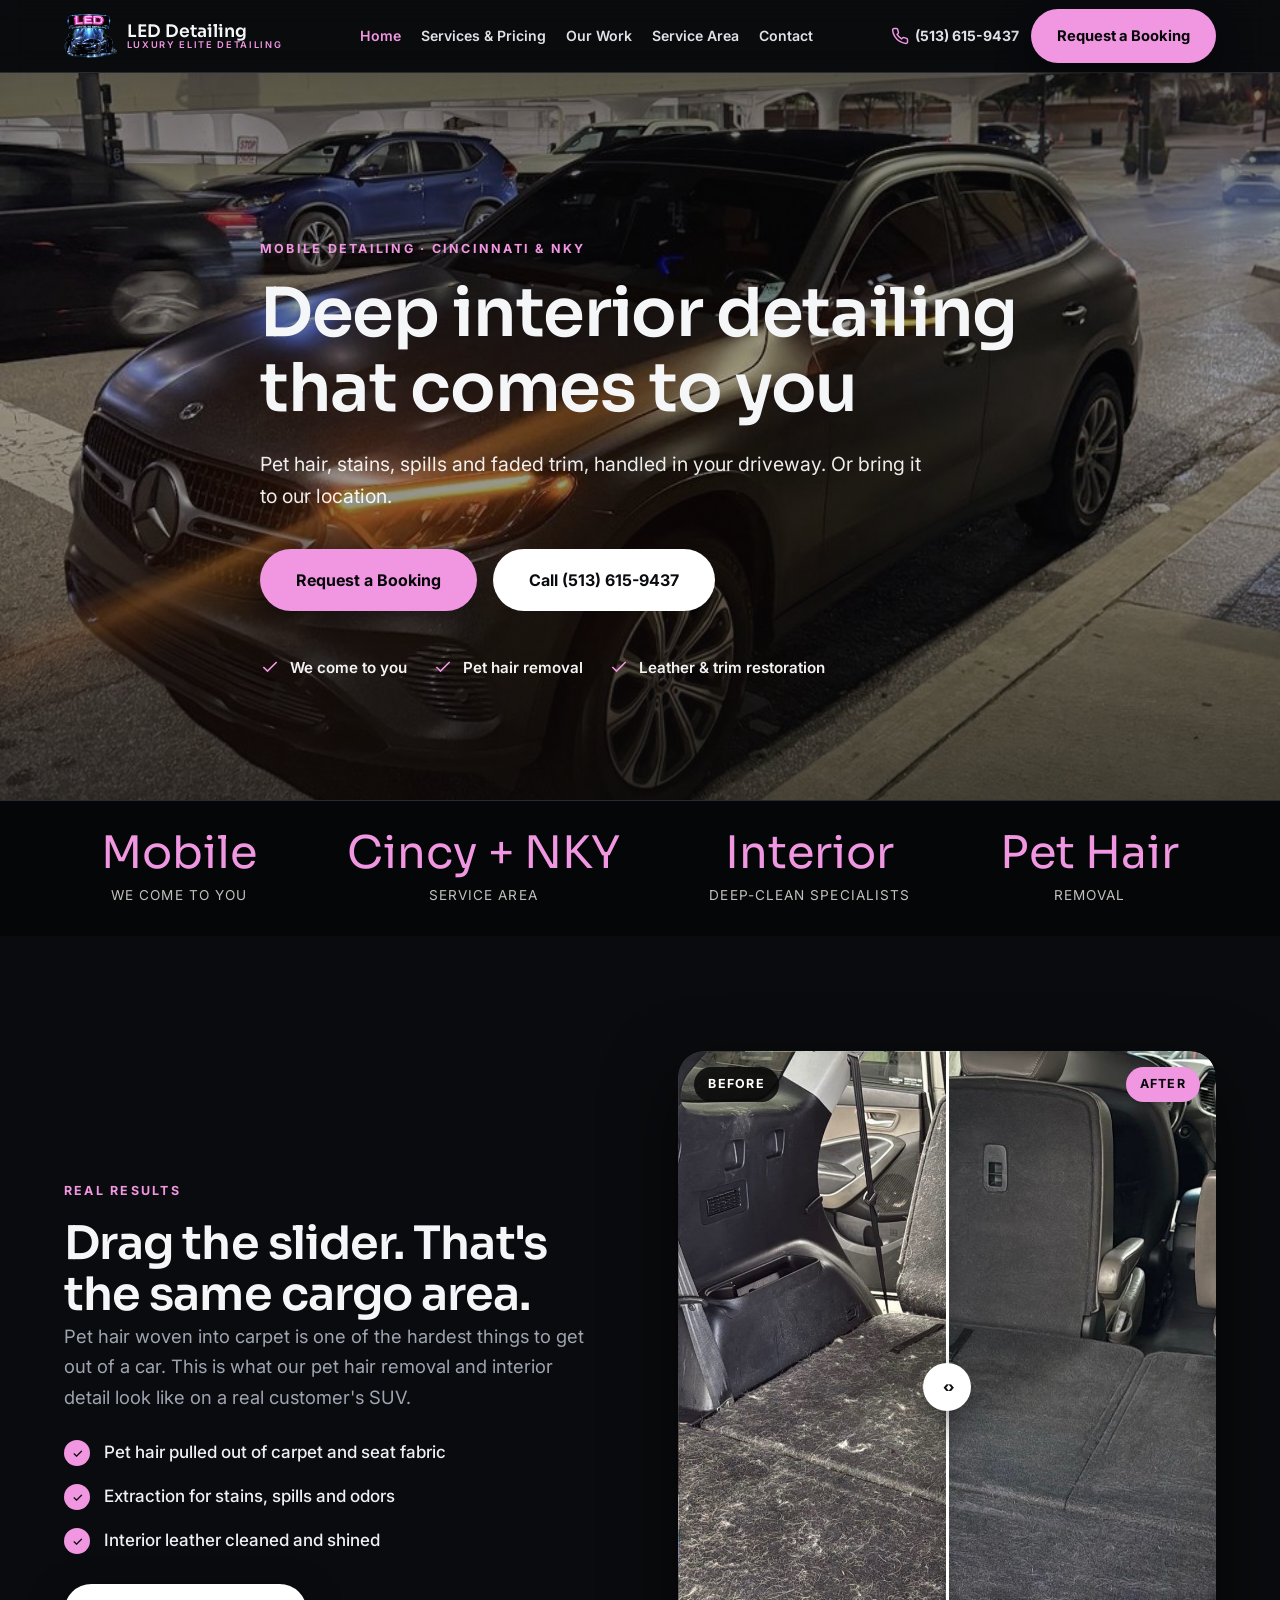
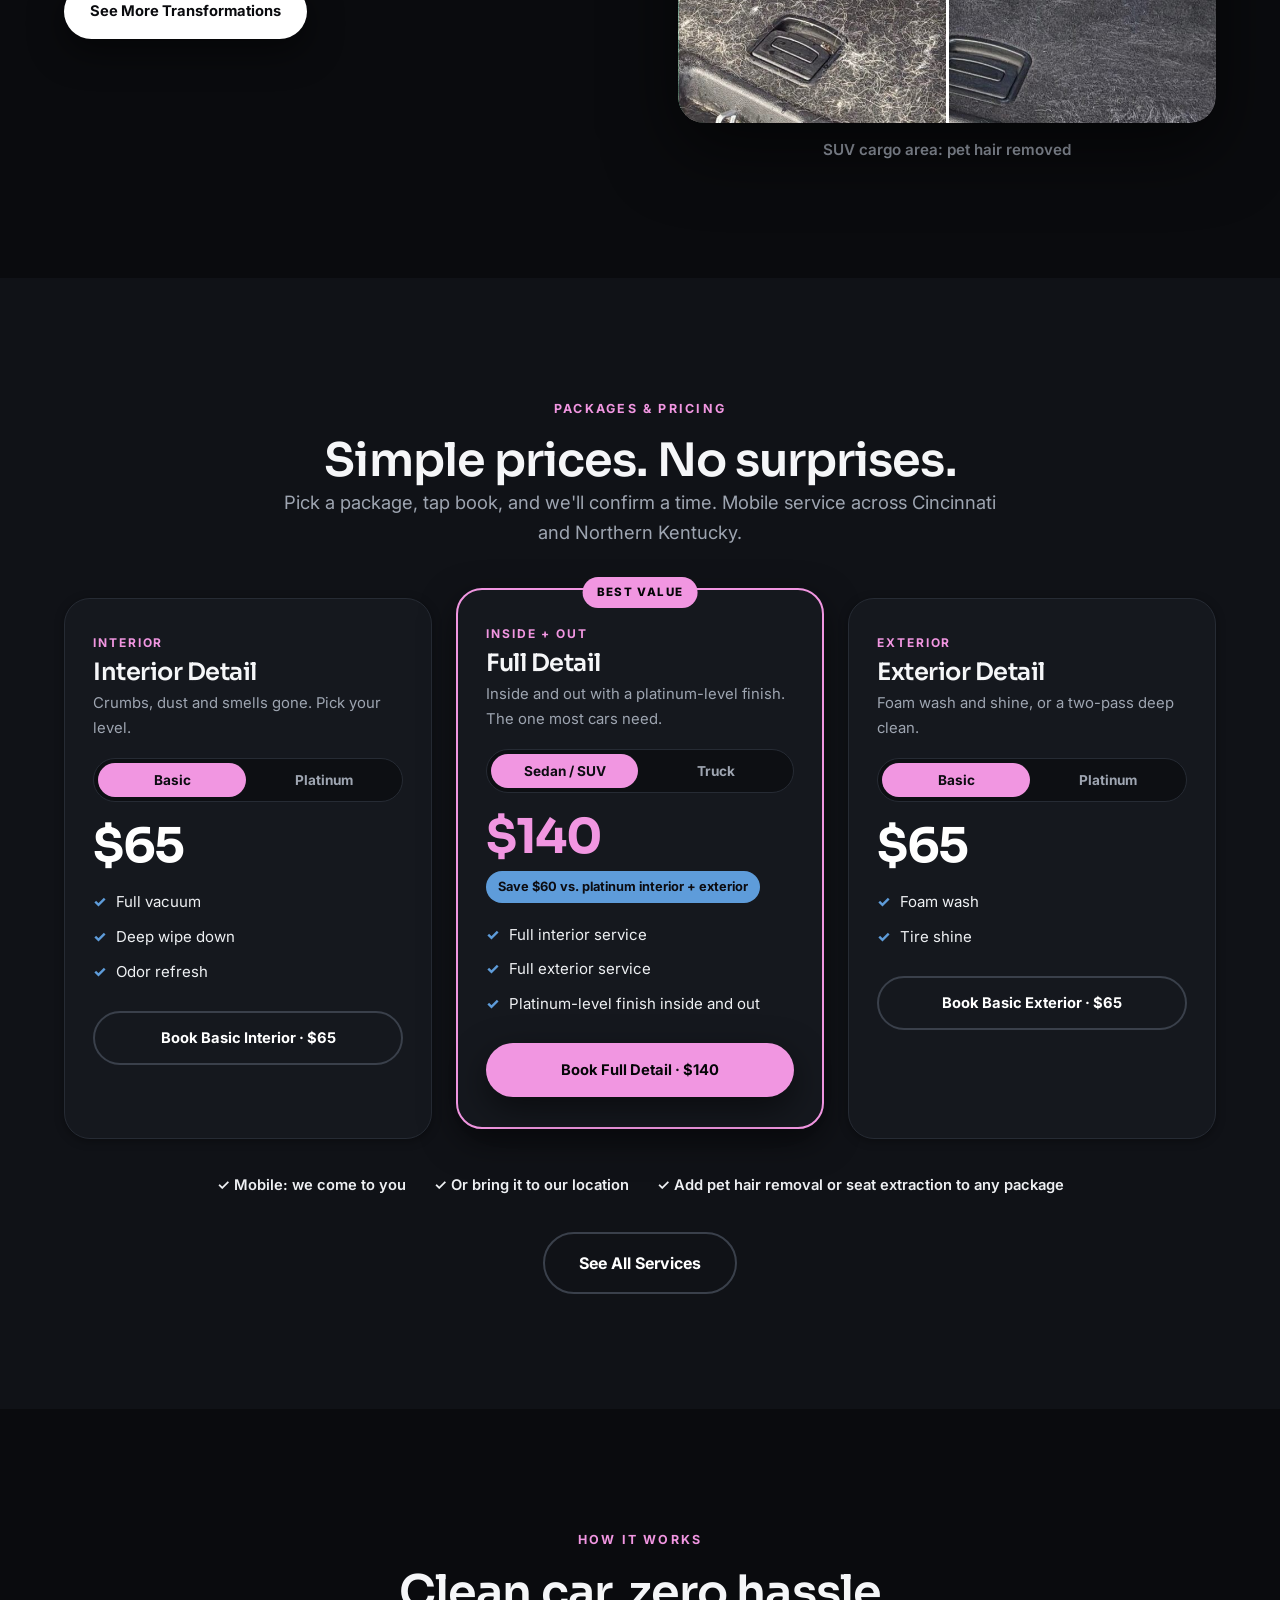
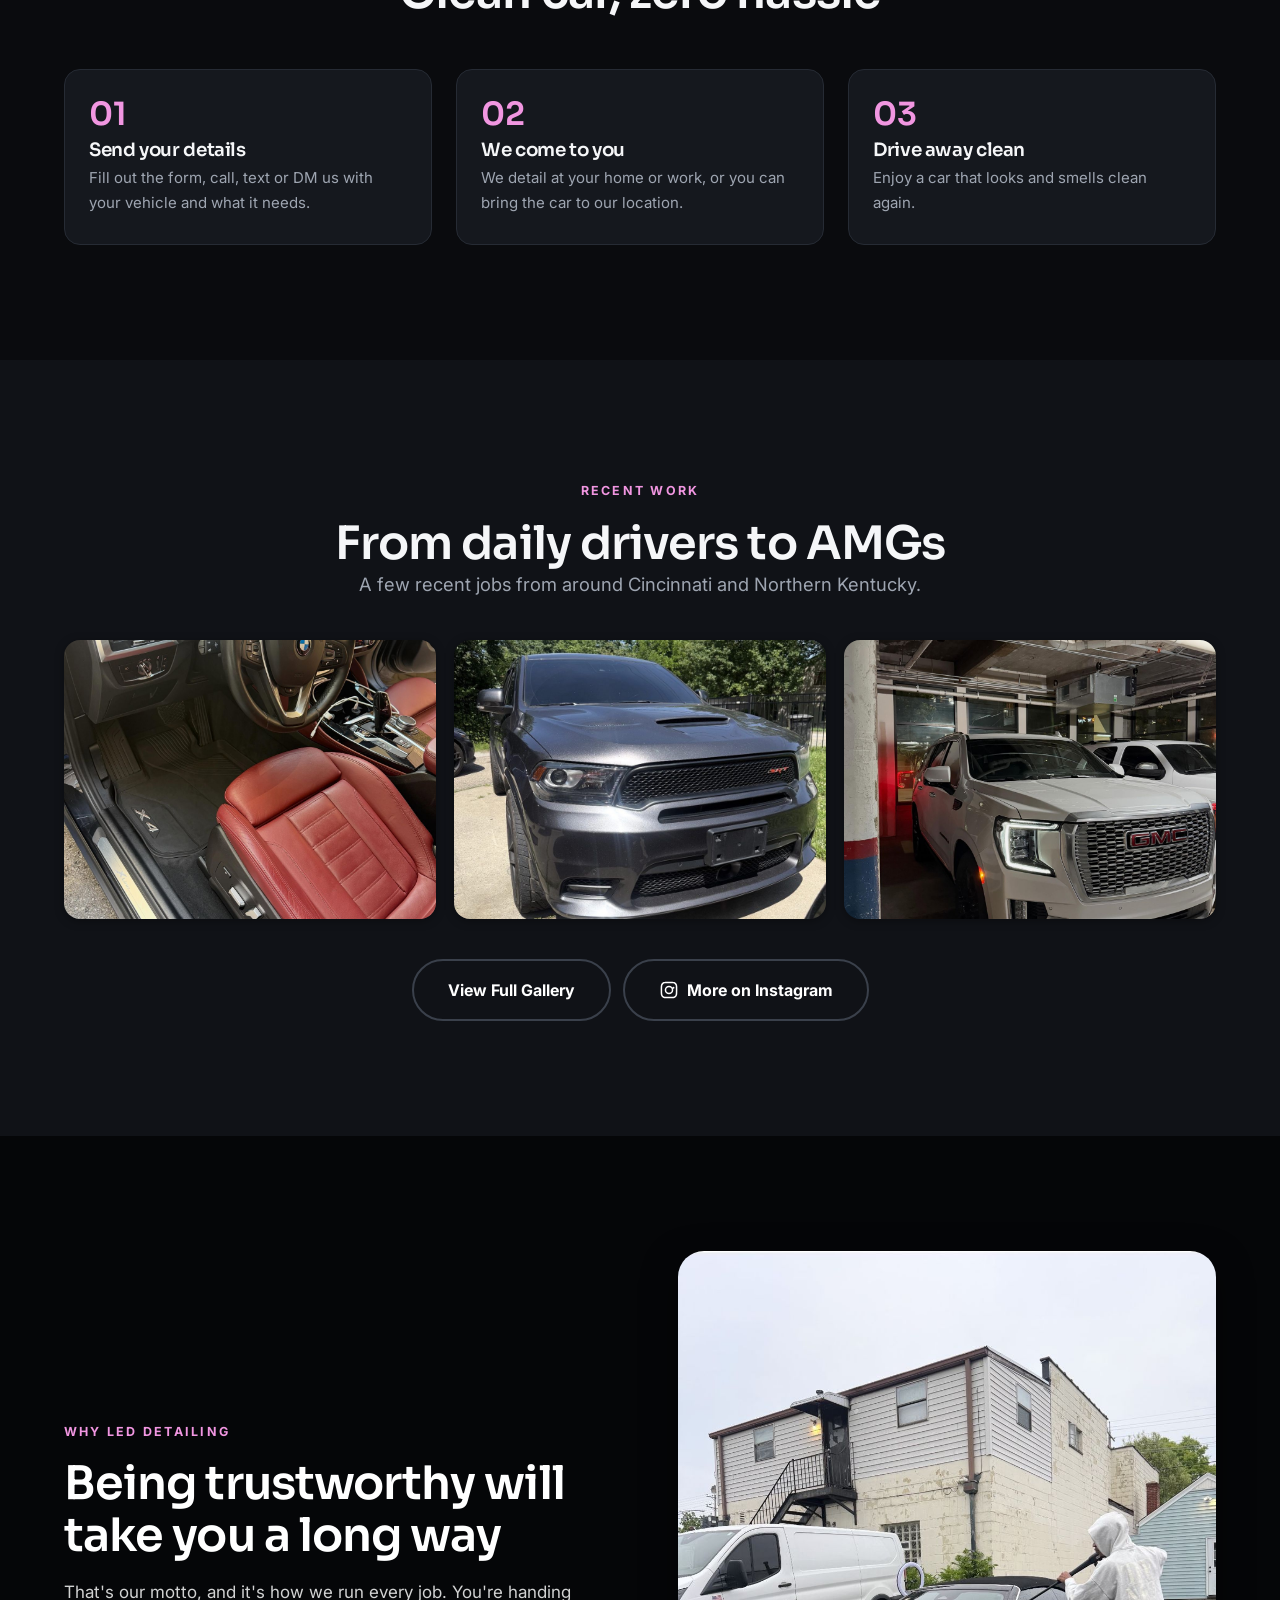
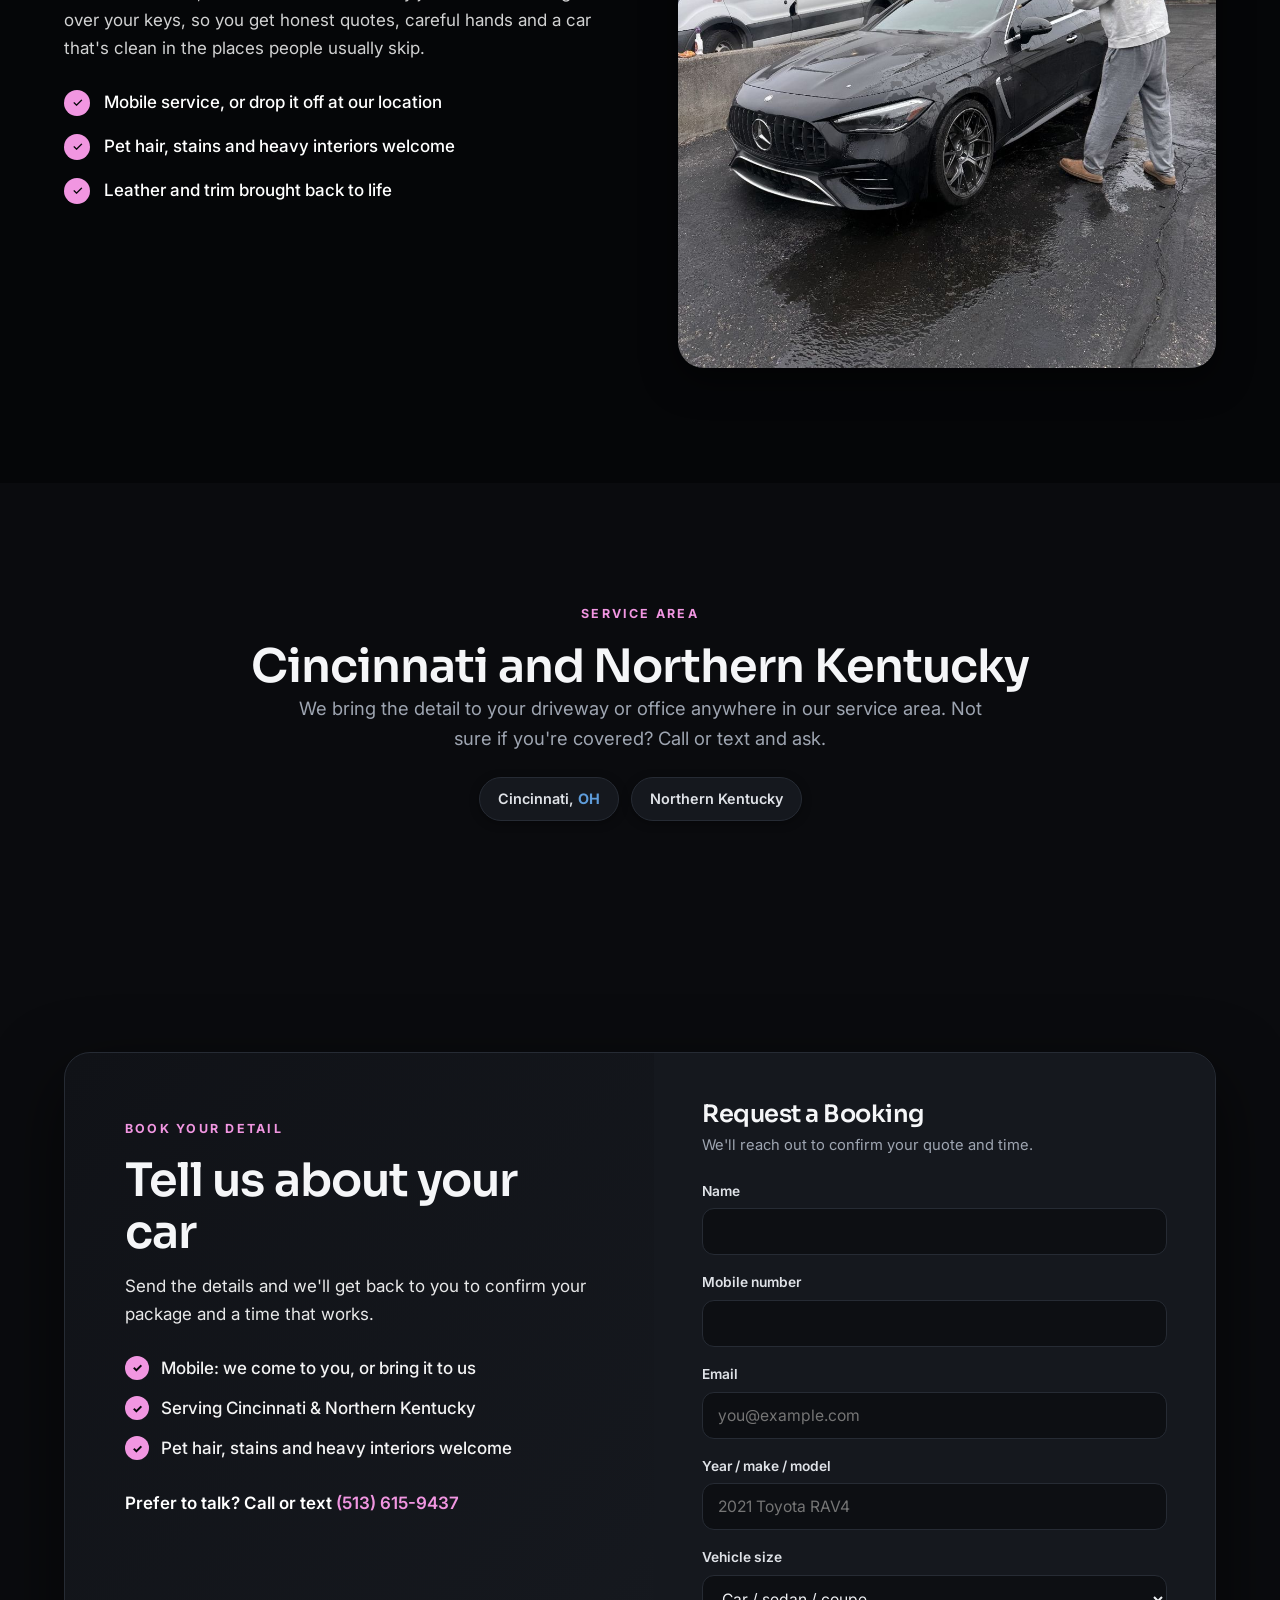
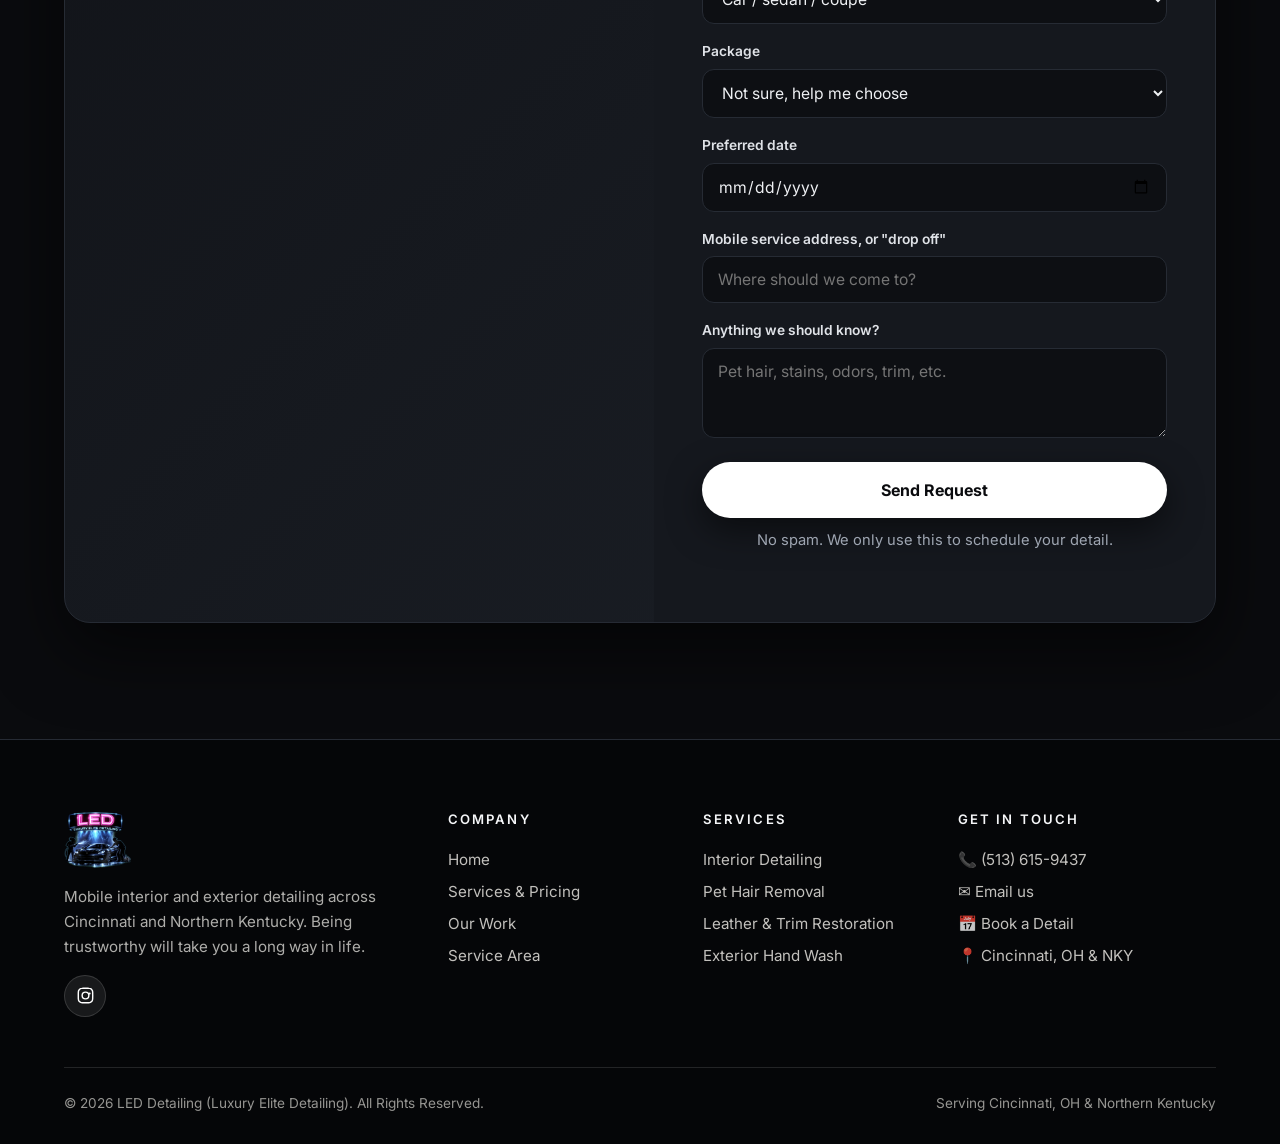
==== commit 64d6331d: "Add files via upload" ====
--- a/index.html
+++ b/index.html
@@ -369,6 +369,7 @@
             <p>We'll reach out to confirm your quote and time.</p>
             <div class="field"><label for="name">Name</label><input id="name" name="name" type="text" required autocomplete="name" /></div>
             <div class="field"><label for="phone">Mobile number</label><input id="phone" name="phone" type="tel" required autocomplete="tel" /></div>
+            <div class="field"><label for="email">Email</label><input id="email" name="email" type="email" required autocomplete="email" placeholder="you@example.com" /></div>
             <div class="field"><label for="vehicle">Year / make / model</label><input id="vehicle" name="vehicle" type="text" required placeholder="2021 Toyota RAV4" /></div>
             <div class="field"><label for="size">Vehicle size</label>
               <select id="size" name="size">
@@ -450,7 +451,7 @@
   <script src="assets/script.js?v=2"></script>
   <script src="assets/detailing.js?v=2"></script>
   <script src="assets/led.js?v=2"></script>
-  <script src="assets/firebase-config.js?v=3"></script>
-  <script src="assets/lead-capture.js?v=3"></script>
+  <script src="assets/firebase-config.js?v=4"></script>
+  <script src="assets/lead-capture.js?v=4"></script>
 </body>
 </html>
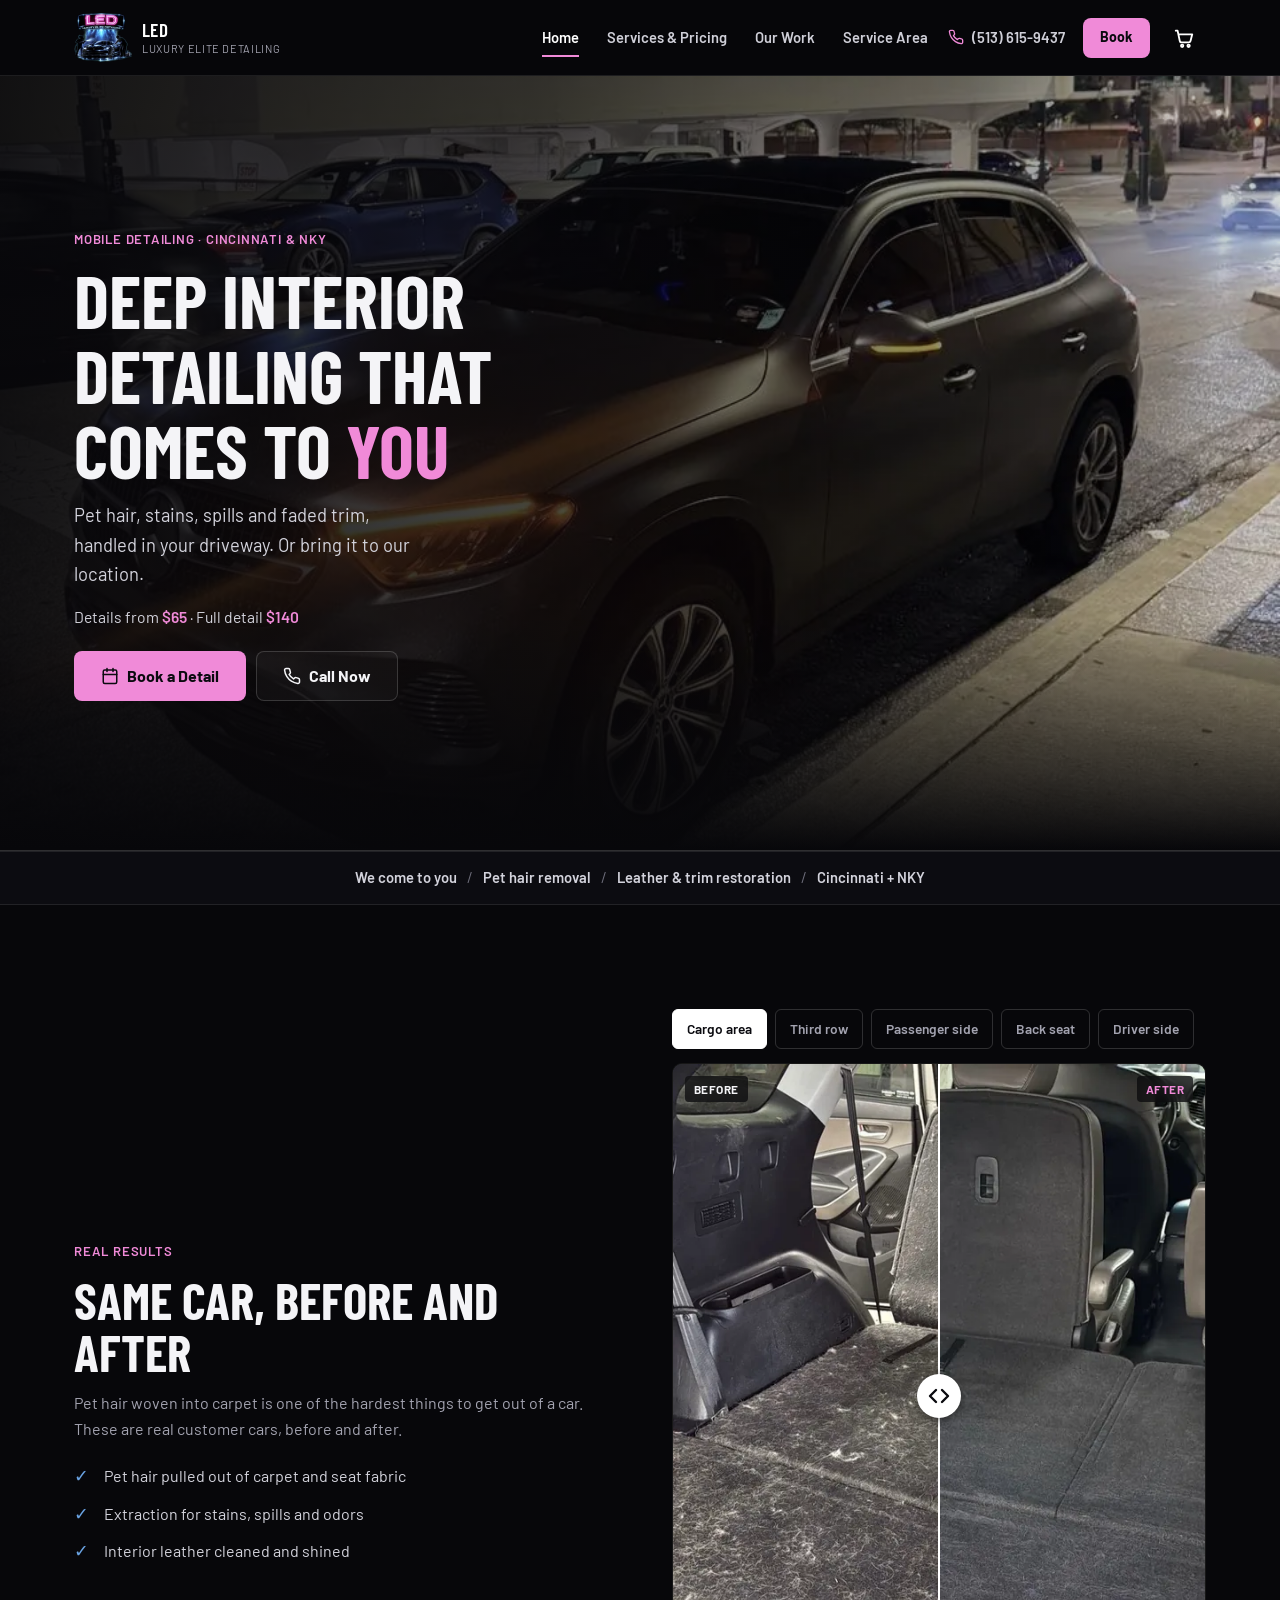
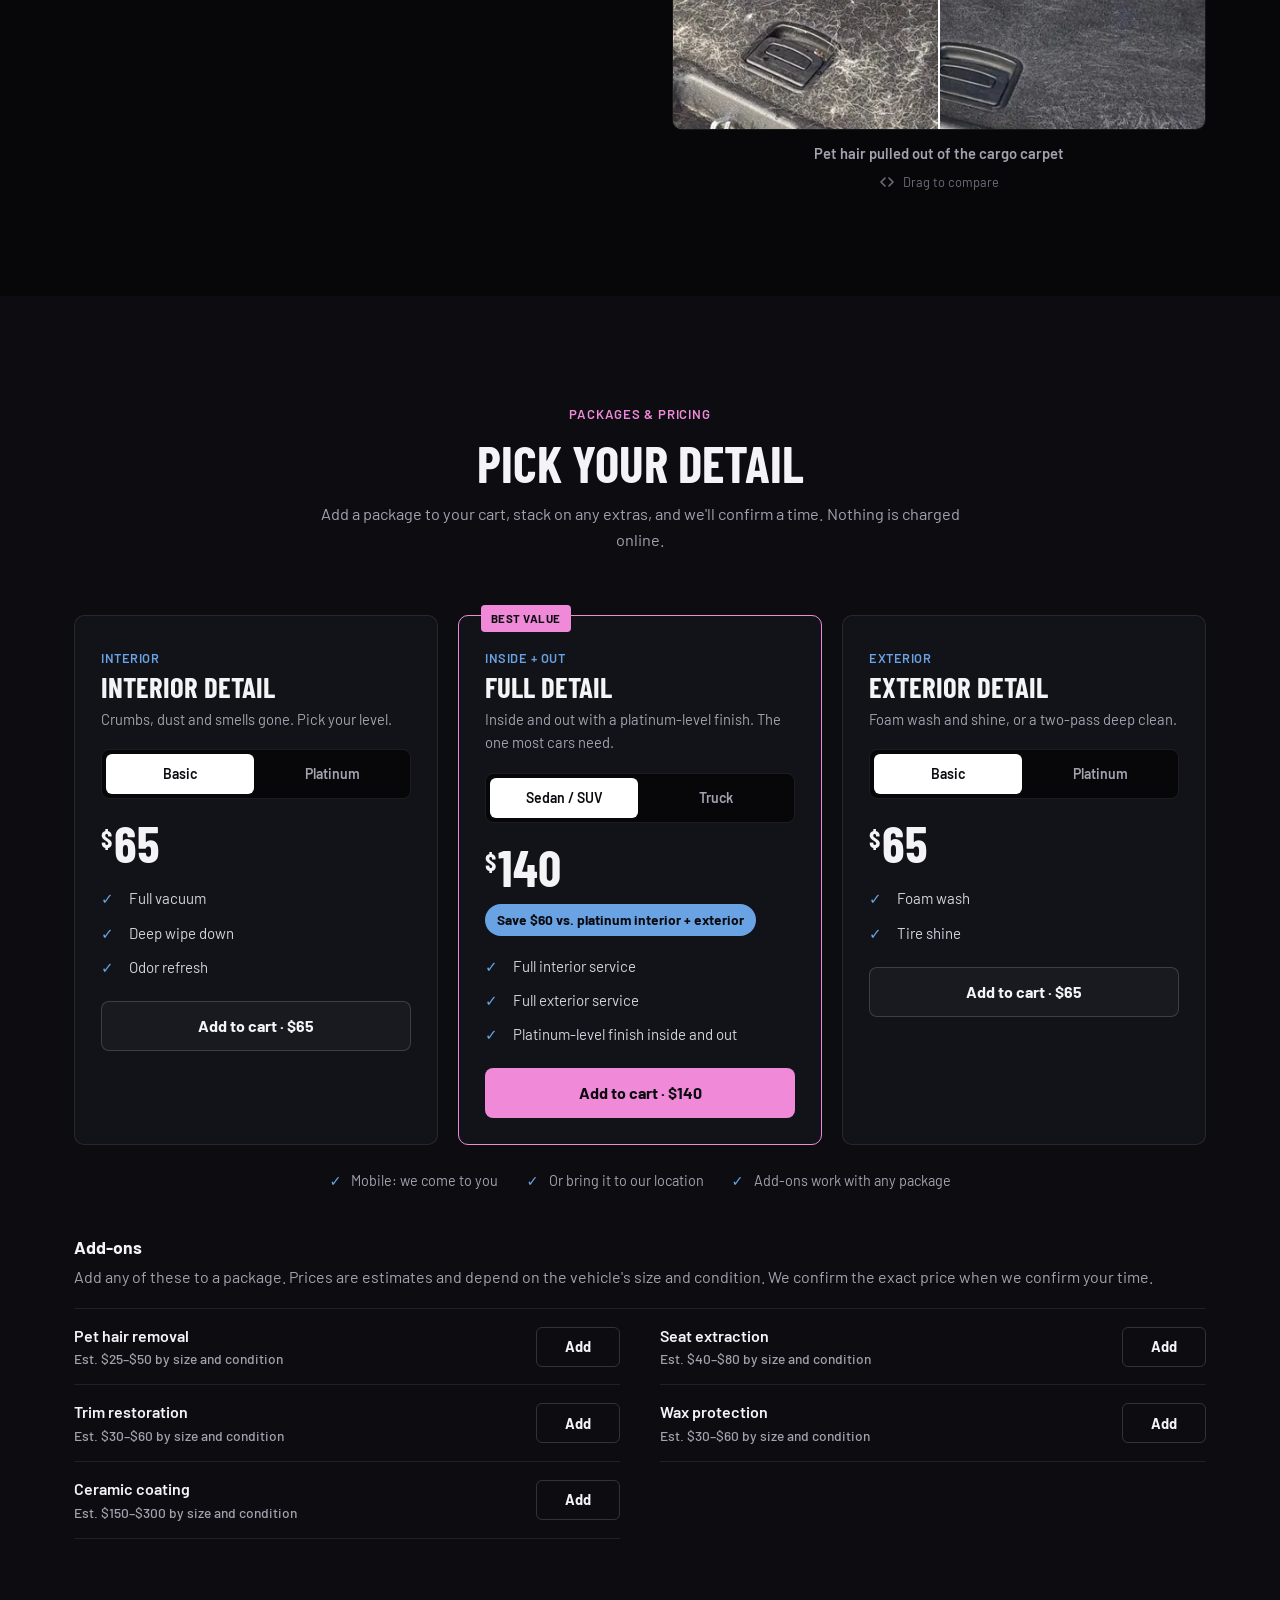
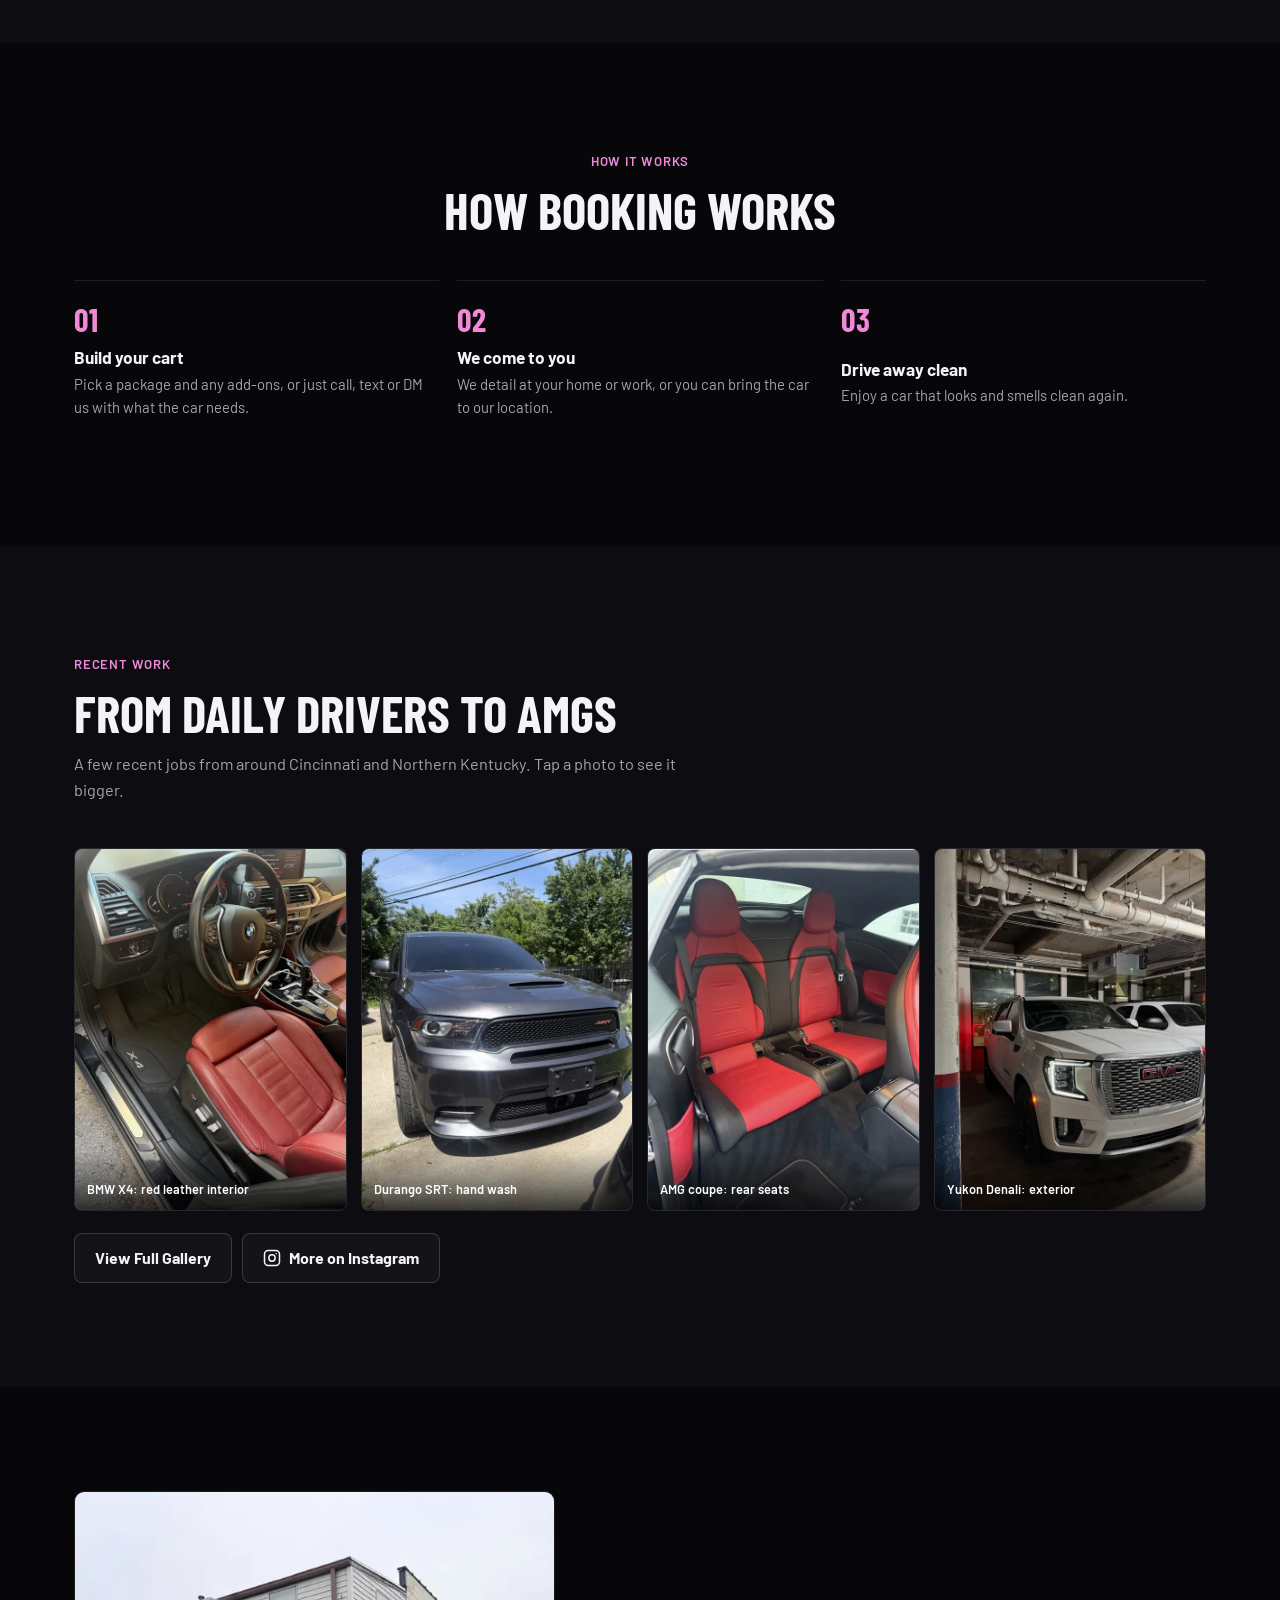
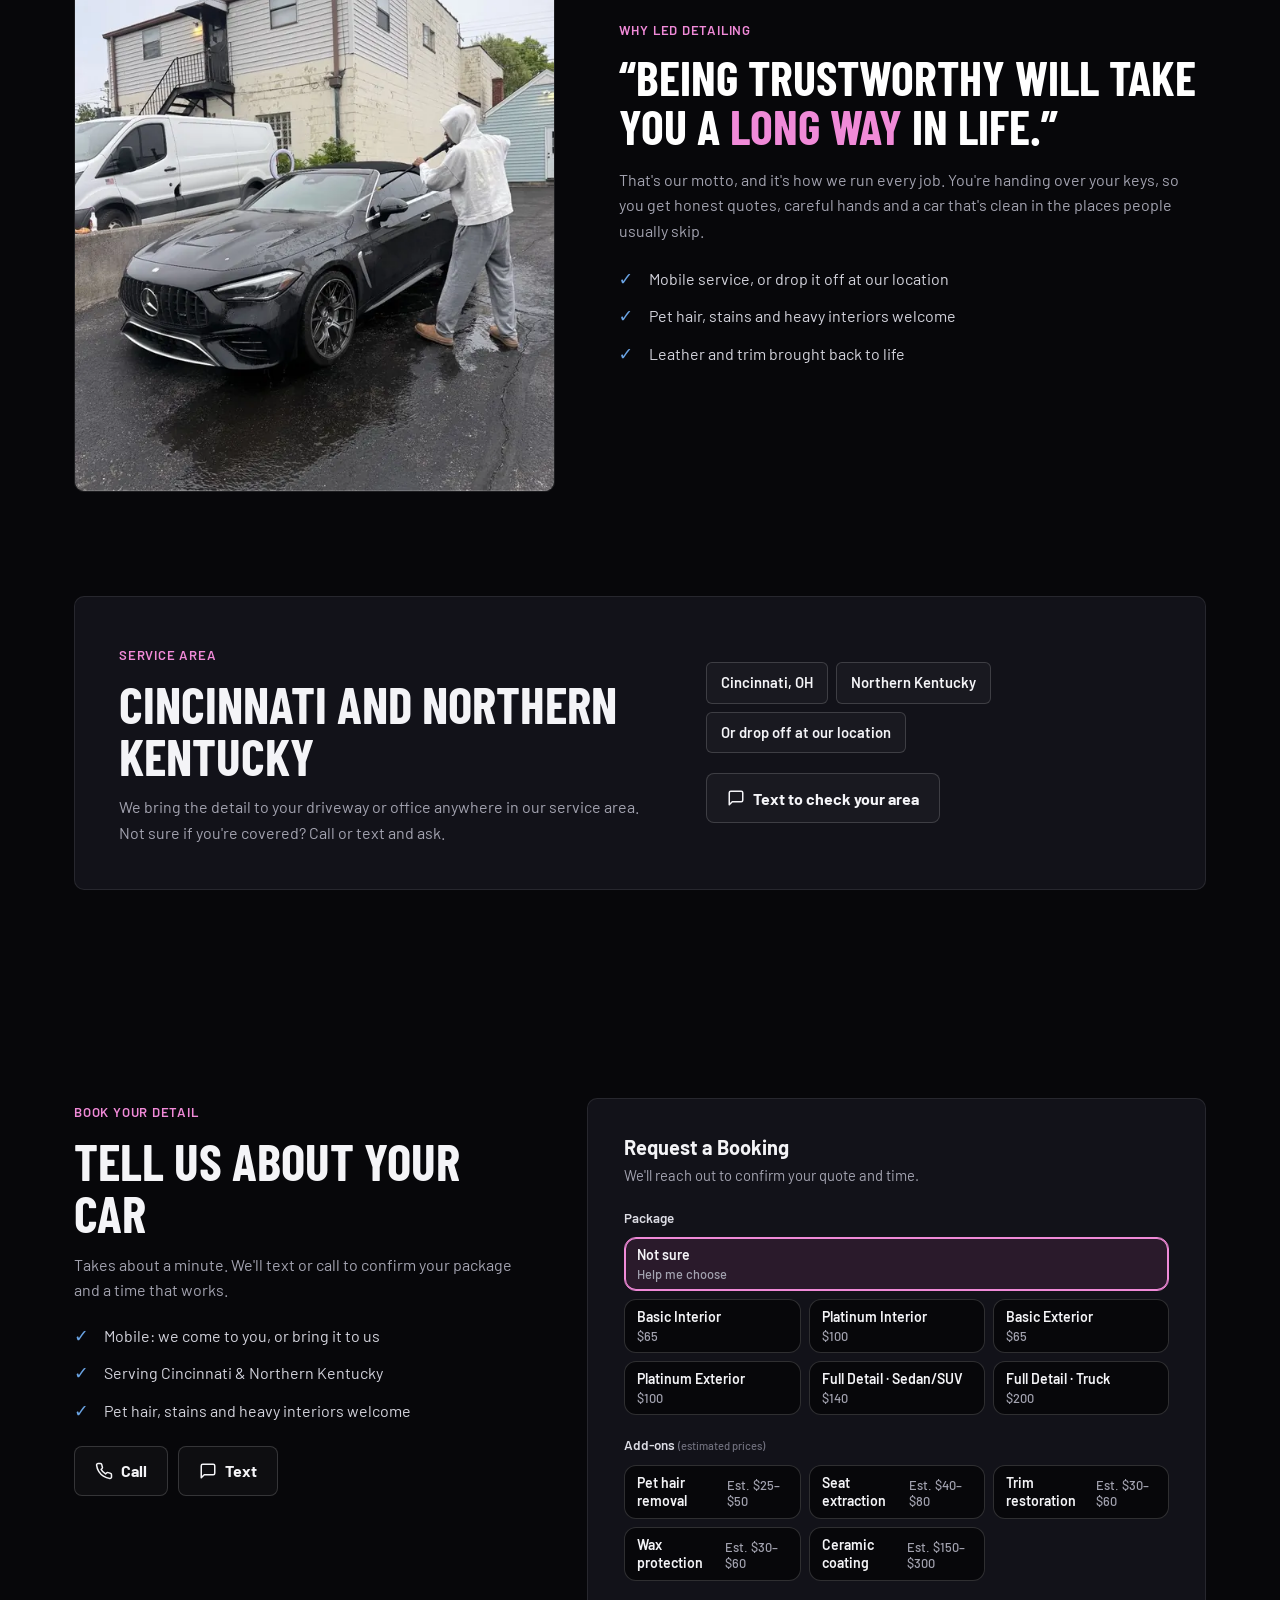
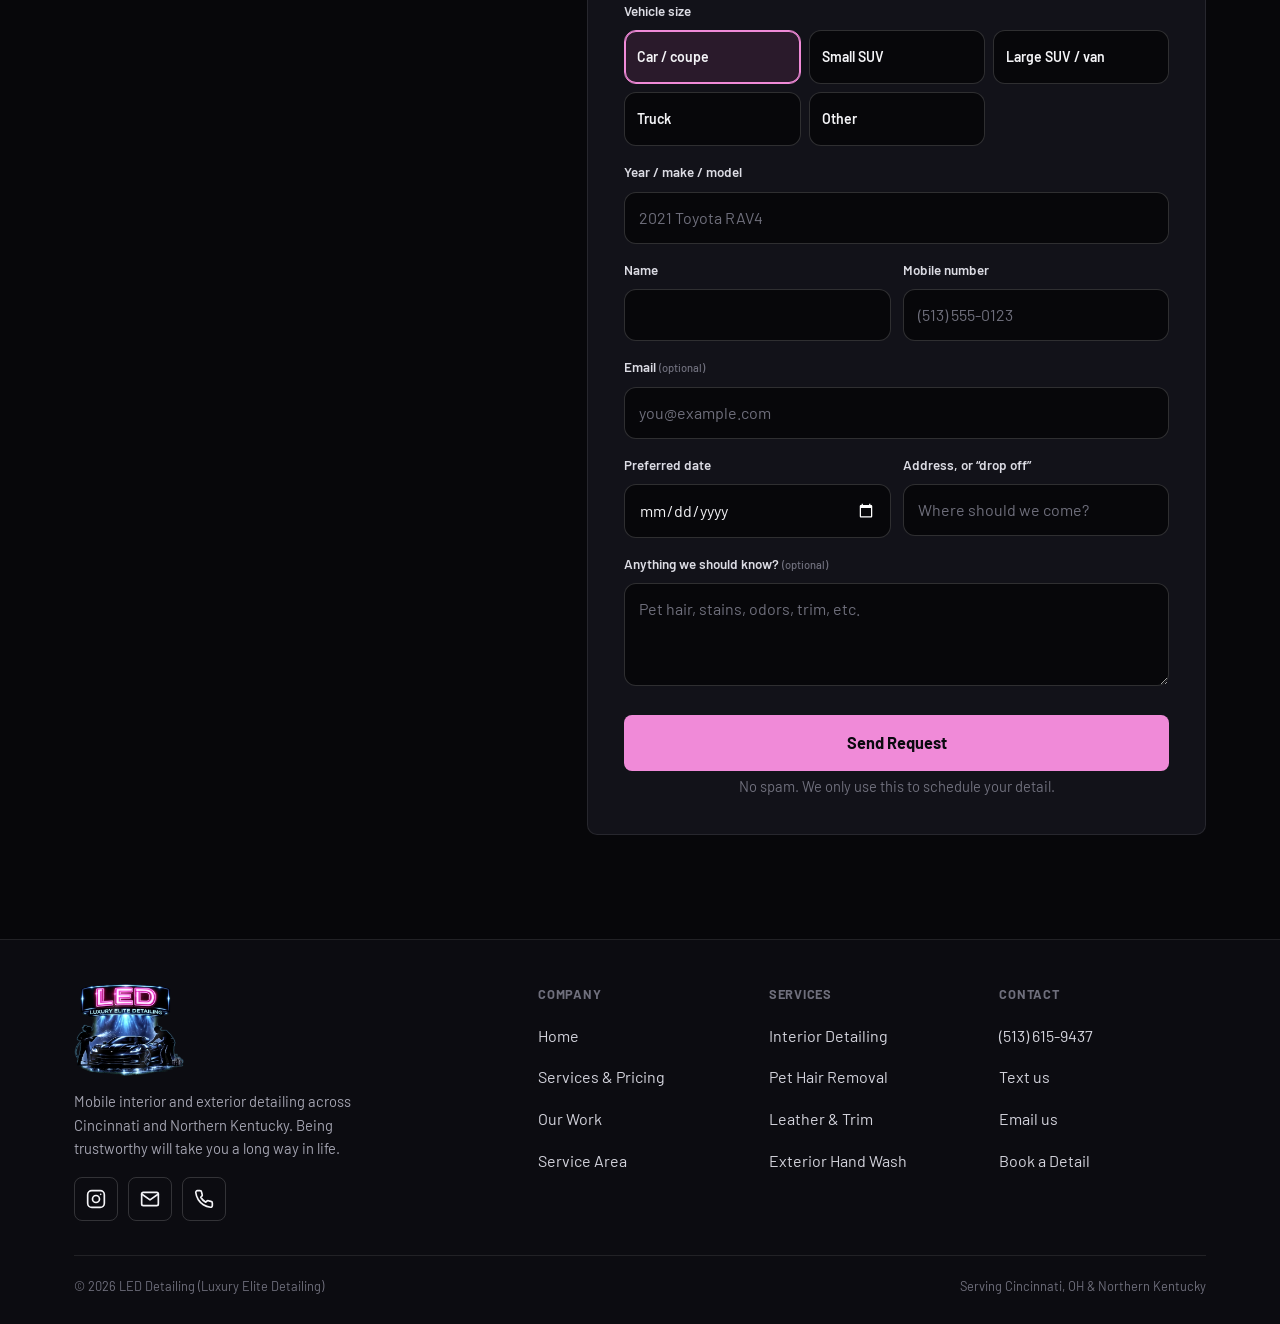
==== commit f59dd0b6: "Add files via upload" ====
--- a/index.html
+++ b/index.html
@@ -1,31 +1,35 @@
 <!DOCTYPE html>
-<html lang="en">
+<html lang="en" class="no-js">
 <head>
   <meta charset="UTF-8" />
-  <meta name="viewport" content="width=device-width, initial-scale=1.0" />
+  <meta name="viewport" content="width=device-width, initial-scale=1, viewport-fit=cover" />
   <title>Mobile Car Detailing in Cincinnati &amp; NKY | LED Detailing</title>
-  <meta name="description" content="LED Detailing (Luxury Elite Detailing): mobile interior detailing, pet hair removal, extraction, leather and trim restoration across Cincinnati, OH and Northern Kentucky." />
-  <link rel="canonical" href="https://luxuryelitedetailing.netlify.app/" />
-  <meta name="robots" content="index, follow" />
+  <meta name="description" content="LED Detailing (Luxury Elite Detailing): mobile interior detailing, pet hair removal, extraction, leather and trim restoration across Cincinnati, OH and Northern Kentucky. Details from $65." />
+  <link rel="canonical" href="https://luxuryelitedetailing.com/" />
+  <meta name="theme-color" content="#07070a" />
   <meta property="og:type" content="website" />
+  <meta property="og:site_name" content="LED Detailing" />
   <meta property="og:title" content="Mobile Car Detailing in Cincinnati &amp; NKY | LED Detailing" />
-  <meta property="og:description" content="LED Detailing (Luxury Elite Detailing): mobile interior detailing, pet hair removal, extraction, leather and trim restoration across Cincinnati, OH and Northern Kentucky." />
-  <meta property="og:url" content="https://luxuryelitedetailing.netlify.app/" />
-  <meta property="og:image" content="https://luxuryelitedetailing.netlify.app/assets/hero.jpg" />
+  <meta property="og:description" content="LED Detailing (Luxury Elite Detailing): mobile interior detailing, pet hair removal, extraction, leather and trim restoration across Cincinnati, OH and Northern Kentucky. Details from $65." />
+  <meta property="og:url" content="https://luxuryelitedetailing.com/" />
+  <meta property="og:image" content="https://luxuryelitedetailing.com/assets/hero.jpg" />
   <meta name="twitter:card" content="summary_large_image" />
+  <link rel="icon" href="assets/img/icon-192.png" type="image/png" />
+  <link rel="apple-touch-icon" href="assets/img/apple-touch-icon.png" />
   <link rel="preconnect" href="https://fonts.googleapis.com" />
   <link rel="preconnect" href="https://fonts.gstatic.com" crossorigin />
-  <link href="https://fonts.googleapis.com/css2?family=Sora:wght@500;600;700&family=Inter:wght@400;500;600;700&display=swap" rel="stylesheet" />
-  <link rel="stylesheet" href="assets/style.css?v=2" />
-  <link rel="stylesheet" href="assets/detailing.css?v=2" />
+  <link href="https://fonts.googleapis.com/css2?family=Barlow:wght@400;500;600;700&family=Barlow+Condensed:wght@600;700&display=swap" rel="stylesheet" />
+  <link rel="stylesheet" href="assets/site.css?v=7" />
+  <link rel="preload" as="image" href="assets/img/hero-m-600.webp" media="(max-width: 700px)" />
   <script type="application/ld+json">
 {
   "@context": "https://schema.org",
   "@type": "AutoWash",
   "name": "LED Detailing",
   "alternateName": "Luxury Elite Detailing",
-  "image": "https://luxuryelitedetailing.netlify.app/assets/hero.jpg",
-  "url": "https://luxuryelitedetailing.netlify.app/",
+  "image": "https://luxuryelitedetailing.com/assets/hero.jpg",
+  "logo": "https://luxuryelitedetailing.com/assets/logo.png",
+  "url": "https://luxuryelitedetailing.com/",
   "telephone": "+15136159437",
   "email": "LuxuryEliteDetailing25@gmail.com",
   "address": {
@@ -50,7 +54,7 @@
         "@type": "Offer",
         "itemOffered": {
           "@type": "Service",
-          "name": "Basic Interior Detail"
+          "name": "Basic Interior"
         },
         "price": "65",
         "priceCurrency": "USD"
@@ -59,7 +63,7 @@
         "@type": "Offer",
         "itemOffered": {
           "@type": "Service",
-          "name": "Platinum Interior Detail"
+          "name": "Platinum Interior"
         },
         "price": "100",
         "priceCurrency": "USD"
@@ -68,7 +72,25 @@
         "@type": "Offer",
         "itemOffered": {
           "@type": "Service",
-          "name": "Basic Exterior Detail"
+          "name": "Full Detail (sedans & SUVs)"
+        },
+        "price": "140",
+        "priceCurrency": "USD"
+      },
+      {
+        "@type": "Offer",
+        "itemOffered": {
+          "@type": "Service",
+          "name": "Full Detail (trucks)"
+        },
+        "price": "200",
+        "priceCurrency": "USD"
+      },
+      {
+        "@type": "Offer",
+        "itemOffered": {
+          "@type": "Service",
+          "name": "Basic Exterior"
         },
         "price": "65",
         "priceCurrency": "USD"
@@ -77,27 +99,9 @@
         "@type": "Offer",
         "itemOffered": {
           "@type": "Service",
-          "name": "Platinum Exterior Detail"
+          "name": "Platinum Exterior"
         },
         "price": "100",
-        "priceCurrency": "USD"
-      },
-      {
-        "@type": "Offer",
-        "itemOffered": {
-          "@type": "Service",
-          "name": "Full Detail (sedans & SUVs)"
-        },
-        "price": "140",
-        "priceCurrency": "USD"
-      },
-      {
-        "@type": "Offer",
-        "itemOffered": {
-          "@type": "Service",
-          "name": "Full Detail (trucks)"
-        },
-        "price": "200",
         "priceCurrency": "USD"
       }
     ]
@@ -106,352 +110,332 @@
 }
   </script>
 </head>
-<body class="theme-gloss">
-
+<body>
+  <a class="sr-only" href="#main">Skip to content</a>
   <header class="site-header">
-    <div class="container nav">
-      <a class="brand" href="index.html">
-        <img src="assets/logo.png" alt="LED Detailing logo" />
-        <span class="brand-name">LED Detailing<span>Luxury Elite Detailing</span></span>
+    <div class="wrap">
+      <a class="brand" href="index.html" aria-label="LED Detailing home">
+        <img src="assets/img/logo-160.webp" width="160" height="134" alt="" />
+        <span class="brand-text"><b class="neon">LED</b><small>Luxury Elite Detailing</small></span>
       </a>
-      <nav class="nav-links" aria-label="Primary">
-        <a href="index.html" class="active">Home</a>
-        <a href="services.html">Services &amp; Pricing</a>
-        <a href="our-work.html">Our Work</a>
-        <a href="index.html#areas">Service Area</a>
-        <a href="index.html#quote">Contact</a>
-      </nav>
-      <div class="nav-cta">
-        <a class="nav-phone" href="tel:5136159437">
-          <svg width="18" height="18" viewBox="0 0 24 24" fill="none" stroke="currentColor" stroke-width="2"><path d="M22 16.92v3a2 2 0 0 1-2.18 2 19.79 19.79 0 0 1-8.63-3.07 19.5 19.5 0 0 1-6-6 19.79 19.79 0 0 1-3.07-8.67A2 2 0 0 1 4.11 2h3a2 2 0 0 1 2 1.72c.13.96.36 1.9.7 2.81a2 2 0 0 1-.45 2.11L8.09 9.91a16 16 0 0 0 6 6l1.27-1.27a2 2 0 0 1 2.11-.45c.91.34 1.85.57 2.81.7A2 2 0 0 1 22 16.92z"/></svg>
-          (513) 615-9437
-        </a>
-        <a class="btn btn-gold nav-quote-btn" href="#quote">Request a Booking</a>
-        <button class="nav-toggle" aria-label="Menu"><span></span><span></span><span></span></button>
-      </div>
+      <nav class="nav-desktop" aria-label="Primary"><a href="index.html" aria-current="page">Home</a><a href="services.html">Services &amp; Pricing</a><a href="our-work.html">Our Work</a><a href="index.html#areas">Service Area</a></nav>
+      <a class="header-phone" href="tel:5136159437"><svg viewBox="0 0 24 24" fill="none" stroke="currentColor" stroke-width="2" stroke-linecap="round" stroke-linejoin="round" aria-hidden="true"><path d="M22 16.92v3a2 2 0 0 1-2.18 2 19.79 19.79 0 0 1-8.63-3.07 19.5 19.5 0 0 1-6-6 19.79 19.79 0 0 1-3.07-8.67A2 2 0 0 1 4.11 2h3a2 2 0 0 1 2 1.72c.13.96.36 1.9.7 2.81a2 2 0 0 1-.45 2.11L8.09 9.91a16 16 0 0 0 6 6l1.27-1.27a2 2 0 0 1 2.11-.45c.91.34 1.85.57 2.81.7A2 2 0 0 1 22 16.92z"/></svg>(513) 615-9437</a>
+      <a class="btn btn-led btn-sm" href="#booking-form">Book</a>
+      <button class="menu-btn" aria-label="Menu" aria-expanded="false" aria-controls="menu"><span></span></button>
     </div>
   </header>
-
+  <nav class="menu" id="menu" aria-label="Mobile">
+    <a class="link" href="index.html" aria-current="page">Home</a><a class="link" href="services.html">Services &amp; Pricing</a><a class="link" href="our-work.html">Our Work</a><a class="link" href="index.html#areas">Service Area</a>
+    <a class="link" href="#booking-form">Book a Detail</a>
+    <div class="menu-cta">
+      <a class="btn btn-led btn-block" href="tel:5136159437"><svg viewBox="0 0 24 24" fill="none" stroke="currentColor" stroke-width="2" stroke-linecap="round" stroke-linejoin="round" aria-hidden="true"><path d="M22 16.92v3a2 2 0 0 1-2.18 2 19.79 19.79 0 0 1-8.63-3.07 19.5 19.5 0 0 1-6-6 19.79 19.79 0 0 1-3.07-8.67A2 2 0 0 1 4.11 2h3a2 2 0 0 1 2 1.72c.13.96.36 1.9.7 2.81a2 2 0 0 1-.45 2.11L8.09 9.91a16 16 0 0 0 6 6l1.27-1.27a2 2 0 0 1 2.11-.45c.91.34 1.85.57 2.81.7A2 2 0 0 1 22 16.92z"/></svg> Call (513) 615-9437</a>
+      <a class="btn btn-ghost btn-block" href="sms:5136159437"><svg viewBox="0 0 24 24" fill="none" stroke="currentColor" stroke-width="2" stroke-linecap="round" stroke-linejoin="round" aria-hidden="true"><path d="M21 15a2 2 0 0 1-2 2H7l-4 4V5a2 2 0 0 1 2-2h14a2 2 0 0 1 2 2z"/></svg> Text us</a>
+      <a class="btn btn-ghost btn-block" href="https://www.instagram.com/luxuryelitedetailing/" target="_blank" rel="noopener"><svg viewBox="0 0 24 24" fill="none" stroke="currentColor" stroke-width="2" stroke-linecap="round" stroke-linejoin="round" aria-hidden="true"><rect x="2" y="2" width="20" height="20" rx="5"/><circle cx="12" cy="12" r="4.2"/><circle cx="17.6" cy="6.4" r="1" fill="currentColor" stroke="none"/></svg> @luxuryelitedetailing</a>
+    </div>
+  </nav>
+
+  <main id="main">
   <section class="hero">
-    <div class="container hero-inner">
-      <span class="eyebrow" style="color:var(--gold)">Mobile Detailing · Cincinnati &amp; NKY</span>
-      <h1>Deep interior detailing that comes to you</h1>
-      <p>Pet hair, stains, spills and faded trim, handled in your driveway. Or bring it to our location.</p>
+    <picture class="hero-bg">
+      <source media="(max-width: 700px)" srcset="assets/img/hero-m-600.webp" />
+      <source srcset="assets/img/hero-1000.webp" type="image/webp" />
+      <img src="assets/hero.jpg" width="960" height="660" alt="Matte gray Mercedes GLC with headlights on, parked downtown at night" fetchpriority="high" />
+    </picture>
+    <div class="wrap">
+      <span class="eyebrow">Mobile Detailing · Cincinnati &amp; NKY</span>
+      <h1>Deep interior detailing that comes to <span class="grad">you</span></h1>
+      <p class="hero-sub">Pet hair, stains, spills and faded trim, handled in your driveway. Or bring it to our location.</p>
+      <div class="hero-price">Details from <b>$65</b> · Full detail <b>$140</b></div>
       <div class="hero-actions">
-        <a class="btn btn-gold btn-lg" href="#quote">Request a Booking</a>
-        <a class="btn btn-light btn-lg" href="tel:5136159437">Call (513) 615-9437</a>
-      </div>
-      <div class="hero-badges">
-        <div class="hero-badge"><svg width="20" height="20" viewBox="0 0 24 24" fill="none" stroke="var(--gold)" stroke-width="2"><path d="M20 6 9 17l-5-5"/></svg> We come to you</div>
-        <div class="hero-badge"><svg width="20" height="20" viewBox="0 0 24 24" fill="none" stroke="var(--gold)" stroke-width="2"><path d="M20 6 9 17l-5-5"/></svg> Pet hair removal</div>
-        <div class="hero-badge"><svg width="20" height="20" viewBox="0 0 24 24" fill="none" stroke="var(--gold)" stroke-width="2"><path d="M20 6 9 17l-5-5"/></svg> Leather &amp; trim restoration</div>
-      </div>
-    </div>
-  </section>
-
-  <section class="trustbar">
-    <div class="container">
-      <div class="stat"><div class="num">Mobile</div><div class="label">We come to you</div></div>
-      <div class="stat"><div class="num">Cincy + NKY</div><div class="label">Service area</div></div>
-      <div class="stat"><div class="num">Interior</div><div class="label">Deep-clean specialists</div></div>
-      <div class="stat"><div class="num">Pet Hair</div><div class="label">Removal</div></div>
-    </div>
-  </section>
+        <a class="btn btn-led" href="#booking-form"><svg viewBox="0 0 24 24" fill="none" stroke="currentColor" stroke-width="2" stroke-linecap="round" stroke-linejoin="round" aria-hidden="true"><rect x="3" y="4" width="18" height="18" rx="2"/><path d="M16 2v4M8 2v4M3 10h18"/></svg> Book a Detail</a>
+        <a class="btn btn-ghost" href="tel:5136159437"><svg viewBox="0 0 24 24" fill="none" stroke="currentColor" stroke-width="2" stroke-linecap="round" stroke-linejoin="round" aria-hidden="true"><path d="M22 16.92v3a2 2 0 0 1-2.18 2 19.79 19.79 0 0 1-8.63-3.07 19.5 19.5 0 0 1-6-6 19.79 19.79 0 0 1-3.07-8.67A2 2 0 0 1 4.11 2h3a2 2 0 0 1 2 1.72c.13.96.36 1.9.7 2.81a2 2 0 0 1-.45 2.11L8.09 9.91a16 16 0 0 0 6 6l1.27-1.27a2 2 0 0 1 2.11-.45c.91.34 1.85.57 2.81.7A2 2 0 0 1 22 16.92z"/></svg> Call Now</a>
+      </div>
+    </div>
+  </section>
+  <div class="strip"></div>
+
+  <div class="facts">
+    <ul aria-label="Highlights">
+      <li><svg viewBox="0 0 24 24" fill="none" stroke="currentColor" stroke-width="2" stroke-linecap="round" stroke-linejoin="round" aria-hidden="true"><path d="M1 3h15v13H1zM16 8h4l3 3v5h-7z"/><circle cx="5.5" cy="18.5" r="2.5"/><circle cx="18.5" cy="18.5" r="2.5"/></svg> We come to you</li>
+      <li><svg viewBox="0 0 24 24" fill="currentColor" aria-hidden="true"><circle cx="5" cy="10" r="2.2"/><circle cx="9" cy="5.5" r="2.2"/><circle cx="15" cy="5.5" r="2.2"/><circle cx="19" cy="10" r="2.2"/><path d="M12 11c-3 0-6 4.5-6 7a3 3 0 0 0 3 3c1.2 0 2-.6 3-.6s1.8.6 3 .6a3 3 0 0 0 3-3c0-2.5-3-7-6-7z"/></svg> Pet hair removal</li>
+      <li><svg viewBox="0 0 24 24" fill="none" stroke="currentColor" stroke-width="2" stroke-linecap="round" stroke-linejoin="round" aria-hidden="true"><path d="M12 3v4M12 17v4M3 12h4M17 12h4M5.6 5.6l2.8 2.8M15.6 15.6l2.8 2.8M5.6 18.4l2.8-2.8M15.6 8.4l2.8-2.8"/></svg> Leather &amp; trim restoration</li>
+      <li><svg viewBox="0 0 24 24" fill="none" stroke="currentColor" stroke-width="2" stroke-linecap="round" stroke-linejoin="round" aria-hidden="true"><path d="M21 10c0 7-9 13-9 13S3 17 3 10a9 9 0 0 1 18 0z"/><circle cx="12" cy="10" r="3"/></svg> Cincinnati + NKY</li>
+    </ul>
+  </div>
 
   <section class="section">
-    <div class="container split">
-      <div class="split-content reveal">
+    <div class="wrap split">
+      <div class="reveal">
         <span class="eyebrow">Real Results</span>
-        <h2>Drag the slider. That's the same cargo area.</h2>
-        <p class="lead">Pet hair woven into carpet is one of the hardest things to get out of a car. This is what our pet hair removal and interior detail look like on a real customer's SUV.</p>
-        <ul class="feature-list">
-          <li><span class="tick">✓</span> Pet hair pulled out of carpet and seat fabric</li>
-          <li><span class="tick">✓</span> Extraction for stains, spills and odors</li>
-          <li><span class="tick">✓</span> Interior leather cleaned and shined</li>
+        <h2>Same car, before and after</h2>
+        <p style="margin-top:12px">Pet hair woven into carpet is one of the hardest things to get out of a car. These are real customer cars, before and after.</p>
+        <ul class="proof-list">
+          <li><span class="check"><svg viewBox="0 0 24 24" fill="none" stroke="currentColor" stroke-width="3" stroke-linecap="round" stroke-linejoin="round" aria-hidden="true"><path d="M20 6 9 17l-5-5"/></svg></span> Pet hair pulled out of carpet and seat fabric</li>
+          <li><span class="check"><svg viewBox="0 0 24 24" fill="none" stroke="currentColor" stroke-width="3" stroke-linecap="round" stroke-linejoin="round" aria-hidden="true"><path d="M20 6 9 17l-5-5"/></svg></span> Extraction for stains, spills and odors</li>
+          <li><span class="check"><svg viewBox="0 0 24 24" fill="none" stroke="currentColor" stroke-width="3" stroke-linecap="round" stroke-linejoin="round" aria-hidden="true"><path d="M20 6 9 17l-5-5"/></svg></span> Interior leather cleaned and shined</li>
         </ul>
-        <a class="btn btn-primary" href="our-work.html" style="margin-top:30px">See More Transformations</a>
-      </div>
-      <div class="split-media reveal">
-        <div class="ba-slider" style="aspect-ratio:4/5">
-          <img src="assets/after-01.jpg?v=2" alt="Same cargo area after pet hair removal and vacuum" loading="lazy" />
-          <img class="ba-before" src="assets/before-01.jpg?v=2" alt="SUV cargo area covered in pet hair" loading="lazy" />
-          <span class="ba-tag">Before</span><span class="ba-tag after">After</span>
-          <span class="ba-line"></span><span class="ba-knob" aria-hidden="true">‹ ›</span>
-          <input type="range" min="0" max="100" value="50" aria-label="Drag to compare before and after" />
-        </div>
-        <p class="ba-slider-cap">SUV cargo area: pet hair removed</p>
-      </div>
-    </div>
-  </section>
-
-  <section class="section" id="packages" style="background:var(--sand)">
-    <div class="container">
-      <div class="center reveal">
+      </div>
+      <div class="reveal">
+        <div class="ba-switch" data-target="#ba-home" data-caption="#ba-home-cap" role="group" aria-label="Choose a before and after"><button type="button" data-pair="01" data-before-alt="SUV cargo area covered in pet hair" data-after-alt="Same cargo area after pet hair removal and vacuum" data-cap="Pet hair pulled out of the cargo carpet" aria-pressed="true">Cargo area</button><button type="button" data-pair="05" data-before-alt="SUV third-row floor matted with pet hair" data-after-alt="Same third-row floor after pet hair removal" data-cap="Pet hair and debris cleared from the floor" aria-pressed="false">Third row</button><button type="button" data-pair="02" data-before-alt="BMW X4 passenger footwell with trash and debris" data-after-alt="BMW X4 passenger side after interior detail" data-cap="Trash cleared, carpet vacuumed, leather cleaned" aria-pressed="false">Passenger side</button><button type="button" data-pair="03" data-before-alt="Rear seat and floor with crumbs and trash" data-after-alt="Rear seat and floor after interior detail" data-cap="Crumbs, trash and floor mats cleaned up" aria-pressed="false">Back seat</button><button type="button" data-pair="04" data-before-alt="Camaro driver seat and floor mat before detailing" data-after-alt="Camaro driver side after interior detail" data-cap="Seat wiped down, floor mat cleaned" aria-pressed="false">Driver side</button></div>
+        <div class="ba" id="ba-home">
+            <img src="assets/after-01.jpg" srcset="assets/img/after-01-600.webp 600w, assets/img/after-01-1000.webp 1000w" sizes="(min-width: 960px) 45vw, 92vw" width="960" height="1200" alt="Same cargo area after pet hair removal and vacuum" loading="lazy" decoding="async" />
+            <img class="ba-before" src="assets/before-01.jpg" srcset="assets/img/before-01-600.webp 600w, assets/img/before-01-1000.webp 1000w" sizes="(min-width: 960px) 45vw, 92vw" width="960" height="1200" alt="SUV cargo area covered in pet hair" loading="lazy" decoding="async" />
+            <span class="tag before">Before</span><span class="tag after">After</span>
+            <span class="ba-line"></span><span class="ba-knob"><svg viewBox="0 0 24 24" fill="none" stroke="currentColor" stroke-width="2.4" stroke-linecap="round" stroke-linejoin="round" aria-hidden="true"><path d="m9 6-6 6 6 6M15 6l6 6-6 6"/></svg></span>
+            <input type="range" min="0" max="100" value="50" aria-label="Drag to compare before and after" />
+          </div>
+        <p class="ba-cap" id="ba-home-cap">Pet hair pulled out of the cargo carpet</p>
+        <p class="ba-hint"><svg width="16" height="16" viewBox="0 0 24 24" fill="none" stroke="currentColor" stroke-width="2.4" stroke-linecap="round" stroke-linejoin="round" aria-hidden="true"><path d="m9 6-6 6 6 6M15 6l6 6-6 6"/></svg> Drag to compare</p>
+      </div>
+    </div>
+  </section>
+
+  <section class="section alt" id="packages">
+    <div class="wrap">
+      <div class="head center reveal">
         <span class="eyebrow">Packages &amp; Pricing</span>
-        <h2>Simple prices. No surprises.</h2>
-        <p class="lead">Pick a package, tap book, and we'll confirm a time. Mobile service across Cincinnati and Northern Kentucky.</p>
-      </div>
-      <div class="pkg-grid pk-grid">
-        <article class="pkg-card pk reveal">
-          <span class="pkg-tier">Interior</span>
+        <h2>Pick your detail</h2>
+        <p>Add a package to your cart, stack on any extras, and we'll confirm a time. Nothing is charged online.</p>
+      </div>
+      <div class="pkgs">
+        <article class="pkg">
+          <span class="tier">Interior</span>
           <h3>Interior Detail</h3>
-          <p class="pkg-for">Crumbs, dust and smells gone. Pick your level.</p>
-          <div class="pk-toggle" role="group" aria-label="Interior Detail options">
-            <button type="button" class="on" data-opt="basic" aria-pressed="true">Basic</button>
-            <button type="button" class="" data-opt="platinum" aria-pressed="false">Platinum</button>
-          </div>
-          <div class="pk-opt" data-opt="basic" data-book="Basic Interior ($65)">
-            <div class="pk-price">$65</div>
-            <ul class="pkg-includes">
-              <li>Full vacuum</li>
-              <li>Deep wipe down</li>
-              <li>Odor refresh</li>
-            </ul>
-          </div>
-          <div class="pk-opt" data-opt="platinum" data-book="Platinum Interior ($100)" hidden>
-            <div class="pk-price">$100</div>
-            <ul class="pkg-includes">
-              <li>Deep vacuum &amp; full wipe down</li>
-              <li>Interior glass cleaned</li>
-              <li>Interior shine applied</li>
-              <li>Odor elimination</li>
-            </ul>
-          </div>
-          <a class="btn btn-ghost pk-book" href="#quote">Book Basic Interior · $65</a>
+          <p class="for">Crumbs, dust and smells gone. Pick your level.</p>
+          <div class="seg" role="group" aria-label="Interior Detail options"><button type="button" data-opt="basic" aria-pressed="true">Basic</button><button type="button" data-opt="platinum" aria-pressed="false">Platinum</button></div>
+            <div class="opt" data-opt="basic" data-book="Basic Interior ($65)" data-cta="Add to cart · $65">
+              <div class="price"><sup>$</sup>65</div>
+              <ul class="includes"><li>Full vacuum</li><li>Deep wipe down</li><li>Odor refresh</li></ul>
+            </div>
+            <div class="opt" data-opt="platinum" data-book="Platinum Interior ($100)" data-cta="Add to cart · $100" hidden>
+              <div class="price"><sup>$</sup>100</div>
+              <ul class="includes"><li>Deep vacuum &amp; full wipe down</li><li>Interior glass cleaned</li><li>Interior shine applied</li><li>Odor elimination</li></ul>
+            </div>
+          <a class="btn btn-ghost pkg-book" href="#booking-form" data-book="Basic Interior ($65)">Add to cart · $65</a>
         </article>
-        <article class="pkg-card pk featured reveal">
-          <span class="pkg-ribbon">Best Value</span>
-          <span class="pkg-tier">Inside + Out</span>
+        <article class="pkg featured">
+          <span class="ribbon">Best Value</span><span class="tier">Inside + Out</span>
           <h3>Full Detail</h3>
-          <p class="pkg-for">Inside and out with a platinum-level finish. The one most cars need.</p>
-          <div class="pk-toggle" role="group" aria-label="Full Detail options">
-            <button type="button" class="on" data-opt="car" aria-pressed="true">Sedan / SUV</button>
-            <button type="button" class="" data-opt="truck" aria-pressed="false">Truck</button>
-          </div>
-          <div class="pk-opt" data-opt="car" data-book="Full Detail: sedan/SUV ($140)">
-            <div class="pk-price">$140</div>
-            <p class="pk-save">Save $60 vs. platinum interior + exterior</p>
-            <ul class="pkg-includes">
-              <li>Full interior service</li>
-              <li>Full exterior service</li>
-              <li>Platinum-level finish inside and out</li>
-            </ul>
-          </div>
-          <div class="pk-opt" data-opt="truck" data-book="Full Detail: truck ($200)" hidden>
-            <div class="pk-price">$200</div>
-            <ul class="pkg-includes">
-              <li>Full interior service</li>
-              <li>Full exterior service</li>
-              <li>Platinum-level finish inside and out</li>
-            </ul>
-          </div>
-          <a class="btn btn-gold pk-book" href="#quote">Book Full Detail · $140</a>
+          <p class="for">Inside and out with a platinum-level finish. The one most cars need.</p>
+          <div class="seg" role="group" aria-label="Full Detail options"><button type="button" data-opt="car" aria-pressed="true">Sedan / SUV</button><button type="button" data-opt="truck" aria-pressed="false">Truck</button></div>
+            <div class="opt" data-opt="car" data-book="Full Detail: sedan/SUV ($140)" data-cta="Add to cart · $140">
+              <div class="price"><sup>$</sup>140</div><p class="save">Save $60 vs. platinum interior + exterior</p>
+              <ul class="includes"><li>Full interior service</li><li>Full exterior service</li><li>Platinum-level finish inside and out</li></ul>
+            </div>
+            <div class="opt" data-opt="truck" data-book="Full Detail: truck ($200)" data-cta="Add to cart · $200" hidden>
+              <div class="price"><sup>$</sup>200</div>
+              <ul class="includes"><li>Full interior service</li><li>Full exterior service</li><li>Platinum-level finish inside and out</li></ul>
+            </div>
+          <a class="btn btn-led pkg-book" href="#booking-form" data-book="Full Detail: sedan/SUV ($140)">Add to cart · $140</a>
         </article>
-        <article class="pkg-card pk reveal">
-          <span class="pkg-tier">Exterior</span>
+        <article class="pkg">
+          <span class="tier">Exterior</span>
           <h3>Exterior Detail</h3>
-          <p class="pkg-for">Foam wash and shine, or a two-pass deep clean.</p>
-          <div class="pk-toggle" role="group" aria-label="Exterior Detail options">
-            <button type="button" class="on" data-opt="basic" aria-pressed="true">Basic</button>
-            <button type="button" class="" data-opt="platinum" aria-pressed="false">Platinum</button>
-          </div>
-          <div class="pk-opt" data-opt="basic" data-book="Basic Exterior ($65)">
-            <div class="pk-price">$65</div>
-            <ul class="pkg-includes">
-              <li>Foam wash</li>
-              <li>Tire shine</li>
-            </ul>
-          </div>
-          <div class="pk-opt" data-opt="platinum" data-book="Platinum Exterior ($100)" hidden>
-            <div class="pk-price">$100</div>
-            <ul class="pkg-includes">
-              <li>Foam wash (2x for deep clean)</li>
-              <li>Full wipe down (2x)</li>
-              <li>Tire shine</li>
-              <li>Exterior glass cleaned</li>
-              <li>Door jambs cleaned</li>
-            </ul>
-          </div>
-          <a class="btn btn-ghost pk-book" href="#quote">Book Basic Exterior · $65</a>
+          <p class="for">Foam wash and shine, or a two-pass deep clean.</p>
+          <div class="seg" role="group" aria-label="Exterior Detail options"><button type="button" data-opt="basic" aria-pressed="true">Basic</button><button type="button" data-opt="platinum" aria-pressed="false">Platinum</button></div>
+            <div class="opt" data-opt="basic" data-book="Basic Exterior ($65)" data-cta="Add to cart · $65">
+              <div class="price"><sup>$</sup>65</div>
+              <ul class="includes"><li>Foam wash</li><li>Tire shine</li></ul>
+            </div>
+            <div class="opt" data-opt="platinum" data-book="Platinum Exterior ($100)" data-cta="Add to cart · $100" hidden>
+              <div class="price"><sup>$</sup>100</div>
+              <ul class="includes"><li>Foam wash (2x for deep clean)</li><li>Full wipe down (2x)</li><li>Tire shine</li><li>Exterior glass cleaned</li><li>Door jambs cleaned</li></ul>
+            </div>
+          <a class="btn btn-ghost pkg-book" href="#booking-form" data-book="Basic Exterior ($65)">Add to cart · $65</a>
         </article>
       </div>
-      <ul class="pk-trust reveal">
-        <li>✓ Mobile: we come to you</li><li>✓ Or bring it to our location</li><li>✓ Add pet hair removal or seat extraction to any package</li>
+      <div class="dots" aria-hidden="true"></div>
+      <ul class="pkg-trust">
+        <li>Mobile: we come to you</li><li>Or bring it to our location</li><li>Add-ons work with any package</li>
       </ul>
-      <div class="center" style="margin-top:34px"><a class="btn btn-ghost btn-lg" href="services.html">See All Services</a></div>
+      <div class="addons-pick">
+        <h3>Add-ons</h3>
+        <p>Add any of these to a package. Prices are estimates and depend on the vehicle's size and condition. We confirm the exact price when we confirm your time.</p>
+        <ul class="addon-list"><li><span class="a-name">Pet hair removal<small>Est. $25–$50 by size and condition</small></span><button class="add-btn" type="button" data-addon="Pet hair removal" aria-pressed="false">Add</button></li><li><span class="a-name">Seat extraction<small>Est. $40–$80 by size and condition</small></span><button class="add-btn" type="button" data-addon="Seat extraction" aria-pressed="false">Add</button></li><li><span class="a-name">Trim restoration<small>Est. $30–$60 by size and condition</small></span><button class="add-btn" type="button" data-addon="Trim restoration" aria-pressed="false">Add</button></li><li><span class="a-name">Wax protection<small>Est. $30–$60 by size and condition</small></span><button class="add-btn" type="button" data-addon="Wax protection" aria-pressed="false">Add</button></li><li><span class="a-name">Ceramic coating<small>Est. $150–$300 by size and condition</small></span><button class="add-btn" type="button" data-addon="Ceramic coating" aria-pressed="false">Add</button></li></ul>
+      </div>
     </div>
   </section>
 
   <section class="section">
-    <div class="container">
-      <div class="center reveal">
+    <div class="wrap">
+      <div class="head center reveal">
         <span class="eyebrow">How It Works</span>
-        <h2>Clean car, zero hassle</h2>
-      </div>
-      <div class="steps">
-        <div class="step reveal"><h3>Send your details</h3><p>Fill out the form, call, text or DM us with your vehicle and what it needs.</p></div>
-        <div class="step reveal"><h3>We come to you</h3><p>We detail at your home or work, or you can bring the car to our location.</p></div>
-        <div class="step reveal"><h3>Drive away clean</h3><p>Enjoy a car that looks and smells clean again.</p></div>
-      </div>
-    </div>
-  </section>
-
-  <section class="section" style="background:var(--sand)">
-    <div class="container">
-      <div class="center reveal">
+        <h2>How booking works</h2>
+      </div>
+      <ol class="steps" style="padding:0;list-style:none">
+        <li class="step reveal"><div><h3>Build your cart</h3><p>Pick a package and any add-ons, or just call, text or DM us with what the car needs.</p></div></li>
+        <li class="step reveal"><div><h3>We come to you</h3><p>We detail at your home or work, or you can bring the car to our location.</p></div></li>
+        <li class="step reveal"><div><h3>Drive away clean</h3><p>Enjoy a car that looks and smells clean again.</p></div></li>
+      </ol>
+    </div>
+  </section>
+
+  <section class="section alt">
+    <div class="wrap">
+      <div class="head reveal">
         <span class="eyebrow">Recent Work</span>
         <h2>From daily drivers to AMGs</h2>
-        <p class="lead">A few recent jobs from around Cincinnati and Northern Kentucky.</p>
-      </div>
-      <div class="gallery" style="margin-top:40px">
-        <div class="gallery-item reveal" data-lightbox="assets/gallery-01.jpg?v=2"><img src="assets/gallery-01.jpg?v=2" alt="BMW X4 driver side with red leather seat after interior detail" loading="lazy" /></div>
-        <div class="gallery-item reveal" data-lightbox="assets/gallery-02.jpg?v=2"><img src="assets/gallery-02.jpg?v=2" alt="Dodge Durango SRT exterior after hand wash" loading="lazy" /></div>
-        <div class="gallery-item reveal" data-lightbox="assets/gallery-03.jpg?v=2"><img src="assets/gallery-03.jpg?v=2" alt="GMC Yukon Denali after exterior detail" loading="lazy" /></div>
-      </div>
-      <div class="center" style="margin-top:40px; display:flex; flex-wrap:wrap; gap:12px; justify-content:center">
-        <a class="btn btn-ghost btn-lg" href="our-work.html">View Full Gallery</a>
-        <a class="btn btn-ghost btn-lg" href="https://www.instagram.com/luxuryelitedetailing/" target="_blank" rel="noopener" aria-label="More of our work on Instagram"><svg width="20" height="20" viewBox="0 0 24 24" fill="currentColor" aria-hidden="true"><path d="M12 2c2.7 0 3.06.01 4.12.06 1.07.05 1.8.22 2.43.47.66.25 1.22.6 1.77 1.15.55.55.9 1.11 1.15 1.77.25.64.42 1.36.47 2.43.05 1.07.06 1.41.06 4.13s-.01 3.06-.06 4.12c-.05 1.07-.22 1.8-.47 2.43-.25.66-.6 1.22-1.15 1.77-.55.55-1.11.9-1.77 1.15-.64.25-1.36.42-2.43.47-1.07.05-1.41.06-4.12.06s-3.06-.01-4.12-.06c-1.07-.05-1.8-.22-2.43-.47a4.9 4.9 0 0 1-1.77-1.15 4.9 4.9 0 0 1-1.15-1.77c-.25-.64-.42-1.36-.47-2.43C2.01 15.06 2 14.72 2 12s.01-3.06.06-4.12c.05-1.07.22-1.8.47-2.43.25-.66.6-1.22 1.15-1.77a4.9 4.9 0 0 1 1.77-1.15c.64-.25 1.36-.42 2.43-.47C8.94 2.01 9.28 2 12 2Zm0 1.8c-2.67 0-2.99.01-4.04.06-.98.04-1.5.21-1.86.34-.47.18-.8.4-1.15.75-.35.35-.57.68-.75 1.15-.13.36-.3.88-.34 1.86-.05 1.05-.06 1.37-.06 4.04s.01 2.99.06 4.04c.04.98.21 1.5.34 1.86.18.47.4.8.75 1.15.35.35.68.57 1.15.75.36.13.88.3 1.86.34 1.05.05 1.37.06 4.04.06s2.99-.01 4.04-.06c.98-.04 1.5-.21 1.86-.34.47-.18.8-.4 1.15-.75.35-.35.57-.68.75-1.15.13-.36.3-.88.34-1.86.05-1.05.06-1.37.06-4.04s-.01-2.99-.06-4.04c-.04-.98-.21-1.5-.34-1.86a3.1 3.1 0 0 0-.75-1.15 3.1 3.1 0 0 0-1.15-.75c-.36-.13-.88-.3-1.86-.34-1.05-.05-1.37-.06-4.04-.06Zm0 3.06a5.14 5.14 0 1 1 0 10.28 5.14 5.14 0 0 1 0-10.28Zm0 1.8a3.34 3.34 0 1 0 0 6.68 3.34 3.34 0 0 0 0-6.68Zm5.34-.46a1.2 1.2 0 1 1 0 2.4 1.2 1.2 0 0 1 0-2.4Z"/></svg> More on Instagram</a>
-      </div>
-    </div>
-  </section>
-
-  <section class="section" id="about" style="background:var(--green-900)">
-    <div class="container split">
-      <div class="split-content reveal">
-        <span class="eyebrow" style="color:var(--gold)">Why LED Detailing</span>
-        <h2 style="color:#fff">Being trustworthy will take you a long way</h2>
-        <p style="color:rgba(255,255,255,0.82); margin-top:16px">That's our motto, and it's how we run every job. You're handing over your keys, so you get honest quotes, careful hands and a car that's clean in the places people usually skip.</p>
-        <ul class="feature-list">
-          <li style="color:#fff"><span class="tick" style="background:var(--gold);color:var(--green-900)">✓</span> Mobile service, or drop it off at our location</li>
-          <li style="color:#fff"><span class="tick" style="background:var(--gold);color:var(--green-900)">✓</span> Pet hair, stains and heavy interiors welcome</li>
-          <li style="color:#fff"><span class="tick" style="background:var(--gold);color:var(--green-900)">✓</span> Leather and trim brought back to life</li>
+        <p>A few recent jobs from around Cincinnati and Northern Kentucky. Tap a photo to see it bigger.</p>
+      </div>
+      <div class="rail"><figure class="shot reveal" data-full="assets/img/gallery-01-1000.webp"><img src="assets/gallery-01.jpg" srcset="assets/img/gallery-01-600.webp 600w, assets/img/gallery-01-1000.webp 1000w" sizes="(min-width: 960px) 24vw, (min-width: 600px) 40vw, 72vw" width="1200" height="1600" alt="BMW X4 driver side with red leather seat after interior detail" loading="lazy" decoding="async" /><figcaption>BMW X4: red leather interior</figcaption></figure><figure class="shot reveal" data-full="assets/img/gallery-02-1000.webp"><img src="assets/gallery-02.jpg" srcset="assets/img/gallery-02-600.webp 600w, assets/img/gallery-02-1000.webp 1000w" sizes="(min-width: 960px) 24vw, (min-width: 600px) 40vw, 72vw" width="960" height="1200" alt="Dodge Durango SRT after an exterior hand wash" loading="lazy" decoding="async" /><figcaption>Durango SRT: hand wash</figcaption></figure><figure class="shot reveal" data-full="assets/img/gallery-04-1000.webp"><img src="assets/gallery-04.jpg" srcset="assets/img/gallery-04-600.webp 600w, assets/img/gallery-04-1000.webp 1000w" sizes="(min-width: 960px) 24vw, (min-width: 600px) 40vw, 72vw" width="1000" height="1333" alt="Red and black rear seats in a Mercedes-AMG coupe" loading="lazy" decoding="async" /><figcaption>AMG coupe: rear seats</figcaption></figure><figure class="shot reveal" data-full="assets/img/gallery-03-1000.webp"><img src="assets/gallery-03.jpg" srcset="assets/img/gallery-03-600.webp 600w, assets/img/gallery-03-1000.webp 1000w" sizes="(min-width: 960px) 24vw, (min-width: 600px) 40vw, 72vw" width="1200" height="1600" alt="White GMC Yukon Denali after exterior detail" loading="lazy" decoding="async" /><figcaption>Yukon Denali: exterior</figcaption></figure></div>
+      <div class="row-actions">
+        <a class="btn btn-ghost" href="our-work.html">View Full Gallery</a>
+        <a class="btn btn-ghost" href="https://www.instagram.com/luxuryelitedetailing/" target="_blank" rel="noopener"><svg viewBox="0 0 24 24" fill="none" stroke="currentColor" stroke-width="2" stroke-linecap="round" stroke-linejoin="round" aria-hidden="true"><rect x="2" y="2" width="20" height="20" rx="5"/><circle cx="12" cy="12" r="4.2"/><circle cx="17.6" cy="6.4" r="1" fill="currentColor" stroke="none"/></svg> More on Instagram</a>
+      </div>
+    </div>
+  </section>
+
+  <section class="section" id="about">
+    <div class="wrap about">
+      <div class="about-media reveal">
+        <img src="assets/team.jpg" srcset="assets/img/team-600.webp 600w, assets/img/team-1000.webp 1000w" sizes="(min-width: 960px) 40vw, 92vw" width="1000" height="1333" alt="LED Detailing hand washing a black Mercedes-AMG convertible" loading="lazy" decoding="async" />
+        <div class="strip"></div>
+      </div>
+      <div class="reveal">
+        <span class="eyebrow">Why LED Detailing</span>
+        <p class="motto">&ldquo;Being trustworthy will take you a <em class="grad">long way</em> in life.&rdquo;</p>
+        <p class="body">That's our motto, and it's how we run every job. You're handing over your keys, so you get honest quotes, careful hands and a car that's clean in the places people usually skip.</p>
+        <ul class="proof-list">
+          <li><span class="check"><svg viewBox="0 0 24 24" fill="none" stroke="currentColor" stroke-width="3" stroke-linecap="round" stroke-linejoin="round" aria-hidden="true"><path d="M20 6 9 17l-5-5"/></svg></span> Mobile service, or drop it off at our location</li>
+          <li><span class="check"><svg viewBox="0 0 24 24" fill="none" stroke="currentColor" stroke-width="3" stroke-linecap="round" stroke-linejoin="round" aria-hidden="true"><path d="M20 6 9 17l-5-5"/></svg></span> Pet hair, stains and heavy interiors welcome</li>
+          <li><span class="check"><svg viewBox="0 0 24 24" fill="none" stroke="currentColor" stroke-width="3" stroke-linecap="round" stroke-linejoin="round" aria-hidden="true"><path d="M20 6 9 17l-5-5"/></svg></span> Leather and trim brought back to life</li>
         </ul>
       </div>
-      <div class="split-media reveal">
-        <img src="assets/team.jpg" alt="LED Detailing hand washing a black Mercedes-AMG convertible" loading="lazy" />
-      </div>
-    </div>
-  </section>
-
-  <section class="section" id="areas">
-    <div class="container center">
-      <div class="reveal">
-        <span class="eyebrow">Service Area</span>
-        <h2>Cincinnati and Northern Kentucky</h2>
-        <p class="lead">We bring the detail to your driveway or office anywhere in our service area. Not sure if you're covered? Call or text and ask.</p>
-        <div class="areas" style="justify-content:center">
-          <span class="chip">Cincinnati, <b>OH</b></span>
-          <span class="chip">Northern Kentucky</span>
+    </div>
+  </section>
+
+  <section class="section" id="areas" style="padding-top:0">
+    <div class="wrap">
+      <div class="area-card reveal">
+        <div>
+          <span class="eyebrow blue">Service Area</span>
+          <h2>Cincinnati and Northern Kentucky</h2>
+          <p style="margin-top:12px">We bring the detail to your driveway or office anywhere in our service area. Not sure if you're covered? Call or text and ask.</p>
+        </div>
+        <div>
+          <div class="chips"><span>Cincinnati, OH</span><span>Northern Kentucky</span><span>Or drop off at our location</span></div>
+          <div class="row-actions">
+            <a class="btn btn-ghost" href="sms:5136159437"><svg viewBox="0 0 24 24" fill="none" stroke="currentColor" stroke-width="2" stroke-linecap="round" stroke-linejoin="round" aria-hidden="true"><path d="M21 15a2 2 0 0 1-2 2H7l-4 4V5a2 2 0 0 1 2-2h14a2 2 0 0 1 2 2z"/></svg> Text to check your area</a>
+          </div>
         </div>
       </div>
     </div>
   </section>
 
   <section class="section" id="quote">
-    <div class="container">
-      <div class="quote-band reveal">
-        <div class="quote-grid">
-          <div class="quote-copy">
-            <span class="eyebrow" style="color:var(--gold)">Book Your Detail</span>
-            <h2>Tell us about your car</h2>
-            <p>Send the details and we'll get back to you to confirm your package and a time that works.</p>
-            <ul class="quote-perks">
-              <li><span class="tick">✓</span> Mobile: we come to you, or bring it to us</li>
-              <li><span class="tick">✓</span> Serving Cincinnati &amp; Northern Kentucky</li>
-              <li><span class="tick">✓</span> Pet hair, stains and heavy interiors welcome</li>
-            </ul>
-            <p style="margin-top:26px;color:#fff;font-weight:600">Prefer to talk? Call or text <a href="tel:5136159437" style="color:var(--gold)">(513) 615-9437</a></p>
-          </div>
-          <form class="quote-form" id="booking-form" action="/thank-you.html" name="booking" method="POST" data-netlify="true" netlify-honeypot="company">
-            <input type="hidden" name="form-name" value="booking" />
-            <p hidden><label>Leave blank <input name="company" /></label></p>
-            <h3>Request a Booking</h3>
-            <p>We'll reach out to confirm your quote and time.</p>
-            <div class="field"><label for="name">Name</label><input id="name" name="name" type="text" required autocomplete="name" /></div>
-            <div class="field"><label for="phone">Mobile number</label><input id="phone" name="phone" type="tel" required autocomplete="tel" /></div>
-            <div class="field"><label for="email">Email</label><input id="email" name="email" type="email" required autocomplete="email" placeholder="you@example.com" /></div>
-            <div class="field"><label for="vehicle">Year / make / model</label><input id="vehicle" name="vehicle" type="text" required placeholder="2021 Toyota RAV4" /></div>
-            <div class="field"><label for="size">Vehicle size</label>
-              <select id="size" name="size">
-                <option>Car / sedan / coupe</option><option>Small SUV / crossover</option><option>Large SUV / minivan / 3-row</option><option>Truck</option><option>Other</option>
-              </select>
-            </div>
-            <div class="field"><label for="service">Package</label>
-              <select id="service" name="service">
-                <option value="">Not sure, help me choose</option>
-                <option>Basic Interior ($65)</option><option>Platinum Interior ($100)</option><option>Basic Exterior ($65)</option><option>Platinum Exterior ($100)</option><option>Full Detail: sedan/SUV ($140)</option><option>Full Detail: truck ($200)</option>
-              </select>
-            </div>
-            <div class="field"><label for="date">Preferred date</label><input id="date" name="date" type="date" /></div>
-            <div class="field"><label for="where">Mobile service address, or "drop off"</label><input id="where" name="location" type="text" placeholder="Where should we come to?" /></div>
-            <div class="field"><label for="msg">Anything we should know?</label><textarea id="msg" name="message" placeholder="Pet hair, stains, odors, trim, etc."></textarea></div>
-            <button class="btn btn-primary btn-lg" type="submit" style="width:100%;justify-content:center">Send Request</button>
-            <p class="form-note">No spam. We only use this to schedule your detail.</p>
-          </form>
-        </div>
-      </div>
-    </div>
-  </section>
+    <div class="wrap book">
+      <div class="book-copy reveal">
+        <span class="eyebrow">Book Your Detail</span>
+        <h2>Tell us about your car</h2>
+        <p style="margin-top:12px">Takes about a minute. We'll text or call to confirm your package and a time that works.</p>
+        <ul class="perks">
+          <li><span class="check"><svg viewBox="0 0 24 24" fill="none" stroke="currentColor" stroke-width="3" stroke-linecap="round" stroke-linejoin="round" aria-hidden="true"><path d="M20 6 9 17l-5-5"/></svg></span> Mobile: we come to you, or bring it to us</li>
+          <li><span class="check"><svg viewBox="0 0 24 24" fill="none" stroke="currentColor" stroke-width="3" stroke-linecap="round" stroke-linejoin="round" aria-hidden="true"><path d="M20 6 9 17l-5-5"/></svg></span> Serving Cincinnati &amp; Northern Kentucky</li>
+          <li><span class="check"><svg viewBox="0 0 24 24" fill="none" stroke="currentColor" stroke-width="3" stroke-linecap="round" stroke-linejoin="round" aria-hidden="true"><path d="M20 6 9 17l-5-5"/></svg></span> Pet hair, stains and heavy interiors welcome</li>
+        </ul>
+        <div class="contact-quick">
+          <a class="btn btn-ghost" href="tel:5136159437"><svg viewBox="0 0 24 24" fill="none" stroke="currentColor" stroke-width="2" stroke-linecap="round" stroke-linejoin="round" aria-hidden="true"><path d="M22 16.92v3a2 2 0 0 1-2.18 2 19.79 19.79 0 0 1-8.63-3.07 19.5 19.5 0 0 1-6-6 19.79 19.79 0 0 1-3.07-8.67A2 2 0 0 1 4.11 2h3a2 2 0 0 1 2 1.72c.13.96.36 1.9.7 2.81a2 2 0 0 1-.45 2.11L8.09 9.91a16 16 0 0 0 6 6l1.27-1.27a2 2 0 0 1 2.11-.45c.91.34 1.85.57 2.81.7A2 2 0 0 1 22 16.92z"/></svg> Call</a>
+          <a class="btn btn-ghost" href="sms:5136159437"><svg viewBox="0 0 24 24" fill="none" stroke="currentColor" stroke-width="2" stroke-linecap="round" stroke-linejoin="round" aria-hidden="true"><path d="M21 15a2 2 0 0 1-2 2H7l-4 4V5a2 2 0 0 1 2-2h14a2 2 0 0 1 2 2z"/></svg> Text</a>
+        </div>
+      </div>
+      <form class="form reveal" id="booking-form" action="/thank-you.html" name="booking" method="POST" data-netlify="true" netlify-honeypot="company">
+        <input type="hidden" name="form-name" value="booking" />
+        <p hidden><label>Leave blank <input name="company" tabindex="-1" autocomplete="off" /></label></p>
+        <h3>Request a Booking</h3>
+        <p>We'll reach out to confirm your quote and time.</p>
+        <div class="form-cart" hidden></div>
+        <input type="hidden" name="addons" value="" />
+
+        <fieldset class="fieldset">
+          <legend class="legend">Package</legend>
+          <div class="choices"><label class="choice wide"><input type="radio" name="service" value="" checked /><span>Not sure<small>Help me choose</small></span></label><label class="choice"><input type="radio" name="service" value="Basic Interior ($65)" /><span>Basic Interior<small>$65</small></span></label><label class="choice"><input type="radio" name="service" value="Platinum Interior ($100)" /><span>Platinum Interior<small>$100</small></span></label><label class="choice"><input type="radio" name="service" value="Basic Exterior ($65)" /><span>Basic Exterior<small>$65</small></span></label><label class="choice"><input type="radio" name="service" value="Platinum Exterior ($100)" /><span>Platinum Exterior<small>$100</small></span></label><label class="choice"><input type="radio" name="service" value="Full Detail: sedan/SUV ($140)" /><span>Full Detail · Sedan/SUV<small>$140</small></span></label><label class="choice"><input type="radio" name="service" value="Full Detail: truck ($200)" /><span>Full Detail · Truck<small>$200</small></span></label></div>
+        </fieldset>
+
+        <fieldset class="fieldset">
+          <legend class="legend">Add-ons <small>(estimated prices)</small></legend>
+          <div class="choices"><label class="choice check-box"><input type="checkbox" name="addon" value="Pet hair removal" /><span>Pet hair removal<small>Est. $25–$50</small></span></label><label class="choice check-box"><input type="checkbox" name="addon" value="Seat extraction" /><span>Seat extraction<small>Est. $40–$80</small></span></label><label class="choice check-box"><input type="checkbox" name="addon" value="Trim restoration" /><span>Trim restoration<small>Est. $30–$60</small></span></label><label class="choice check-box"><input type="checkbox" name="addon" value="Wax protection" /><span>Wax protection<small>Est. $30–$60</small></span></label><label class="choice check-box"><input type="checkbox" name="addon" value="Ceramic coating" /><span>Ceramic coating<small>Est. $150–$300</small></span></label></div>
+        </fieldset>
+
+        <fieldset class="fieldset">
+          <legend class="legend">Vehicle size</legend>
+          <div class="choices"><label class="choice"><input type="radio" name="size" value="Car / sedan / coupe" checked /><span>Car / coupe</span></label><label class="choice"><input type="radio" name="size" value="Small SUV / crossover" /><span>Small SUV</span></label><label class="choice"><input type="radio" name="size" value="Large SUV / minivan / 3-row" /><span>Large SUV / van</span></label><label class="choice"><input type="radio" name="size" value="Truck" /><span>Truck</span></label><label class="choice"><input type="radio" name="size" value="Other" /><span>Other</span></label></div>
+        </fieldset>
+
+        <div class="field"><label for="vehicle">Year / make / model</label><input id="vehicle" name="vehicle" type="text" required placeholder="2021 Toyota RAV4" autocomplete="off" autocapitalize="words" /></div>
+        <div class="two">
+          <div class="field"><label for="name">Name</label><input id="name" name="name" type="text" required autocomplete="name" autocapitalize="words" /></div>
+          <div class="field"><label for="phone">Mobile number</label><input id="phone" name="phone" type="tel" required autocomplete="tel" inputmode="tel" placeholder="(513) 555-0123" /></div>
+        </div>
+        <div class="field"><label for="email">Email <small>(optional)</small></label><input id="email" name="email" type="email" autocomplete="email" inputmode="email" placeholder="you@example.com" /></div>
+        <div class="two">
+          <div class="field"><label for="date">Preferred date</label><input id="date" name="date" type="date" /></div>
+          <div class="field"><label for="where">Address, or &ldquo;drop off&rdquo;</label><input id="where" name="location" type="text" autocomplete="street-address" placeholder="Where should we come?" /></div>
+        </div>
+        <div class="field"><label for="msg">Anything we should know? <small>(optional)</small></label><textarea id="msg" name="message" rows="3" placeholder="Pet hair, stains, odors, trim, etc."></textarea></div>
+        <button class="btn btn-led btn-block" type="submit">Send Request</button>
+        <p class="form-note">No spam. We only use this to schedule your detail.</p>
+      </form>
+    </div>
+  </section>
+  </main>
 
   <footer class="site-footer">
-    <div class="container">
-      <div class="footer-grid">
-        <div class="footer-brand">
-          <img src="assets/logo.png" alt="LED Detailing logo" />
+    <div class="wrap">
+      <div class="foot">
+        <div class="foot-brand">
+          <img src="assets/img/logo-400.webp" width="400" height="335" alt="LED Detailing (Luxury Elite Detailing) logo" loading="lazy" />
           <p>Mobile interior and exterior detailing across Cincinnati and Northern Kentucky. Being trustworthy will take you a long way in life.</p>
           <div class="socials">
-            <a href="https://www.instagram.com/luxuryelitedetailing/" aria-label="Instagram" target="_blank" rel="noopener"><svg viewBox="0 0 24 24" fill="currentColor" aria-hidden="true"><path d="M12 2c2.7 0 3.06.01 4.12.06 1.07.05 1.8.22 2.43.47.66.25 1.22.6 1.77 1.15.55.55.9 1.11 1.15 1.77.25.64.42 1.36.47 2.43.05 1.07.06 1.41.06 4.13s-.01 3.06-.06 4.12c-.05 1.07-.22 1.8-.47 2.43-.25.66-.6 1.22-1.15 1.77-.55.55-1.11.9-1.77 1.15-.64.25-1.36.42-2.43.47-1.07.05-1.41.06-4.12.06s-3.06-.01-4.12-.06c-1.07-.05-1.8-.22-2.43-.47a4.9 4.9 0 0 1-1.77-1.15 4.9 4.9 0 0 1-1.15-1.77c-.25-.64-.42-1.36-.47-2.43C2.01 15.06 2 14.72 2 12s.01-3.06.06-4.12c.05-1.07.22-1.8.47-2.43.25-.66.6-1.22 1.15-1.77a4.9 4.9 0 0 1 1.77-1.15c.64-.25 1.36-.42 2.43-.47C8.94 2.01 9.28 2 12 2Zm0 1.8c-2.67 0-2.99.01-4.04.06-.98.04-1.5.21-1.86.34-.47.18-.8.4-1.15.75-.35.35-.57.68-.75 1.15-.13.36-.3.88-.34 1.86-.05 1.05-.06 1.37-.06 4.04s.01 2.99.06 4.04c.04.98.21 1.5.34 1.86.18.47.4.8.75 1.15.35.35.68.57 1.15.75.36.13.88.3 1.86.34 1.05.05 1.37.06 4.04.06s2.99-.01 4.04-.06c.98-.04 1.5-.21 1.86-.34.47-.18.8-.4 1.15-.75.35-.35.57-.68.75-1.15.13-.36.3-.88.34-1.86.05-1.05.06-1.37.06-4.04s-.01-2.99-.06-4.04c-.04-.98-.21-1.5-.34-1.86a3.1 3.1 0 0 0-.75-1.15 3.1 3.1 0 0 0-1.15-.75c-.36-.13-.88-.3-1.86-.34-1.05-.05-1.37-.06-4.04-.06Zm0 3.06a5.14 5.14 0 1 1 0 10.28 5.14 5.14 0 0 1 0-10.28Zm0 1.8a3.34 3.34 0 1 0 0 6.68 3.34 3.34 0 0 0 0-6.68Zm5.34-.46a1.2 1.2 0 1 1 0 2.4 1.2 1.2 0 0 1 0-2.4Z"/></svg></a>
+            <a href="https://www.instagram.com/luxuryelitedetailing/" target="_blank" rel="noopener" aria-label="Instagram"><svg viewBox="0 0 24 24" fill="none" stroke="currentColor" stroke-width="2" stroke-linecap="round" stroke-linejoin="round" aria-hidden="true"><rect x="2" y="2" width="20" height="20" rx="5"/><circle cx="12" cy="12" r="4.2"/><circle cx="17.6" cy="6.4" r="1" fill="currentColor" stroke="none"/></svg></a>
+            <a href="mailto:LuxuryEliteDetailing25@gmail.com" aria-label="Email"><svg viewBox="0 0 24 24" fill="none" stroke="currentColor" stroke-width="2" stroke-linecap="round" stroke-linejoin="round" aria-hidden="true"><rect x="2" y="4" width="20" height="16" rx="2"/><path d="m22 6-10 7L2 6"/></svg></a>
+            <a href="tel:5136159437" aria-label="Call"><svg viewBox="0 0 24 24" fill="none" stroke="currentColor" stroke-width="2" stroke-linecap="round" stroke-linejoin="round" aria-hidden="true"><path d="M22 16.92v3a2 2 0 0 1-2.18 2 19.79 19.79 0 0 1-8.63-3.07 19.5 19.5 0 0 1-6-6 19.79 19.79 0 0 1-3.07-8.67A2 2 0 0 1 4.11 2h3a2 2 0 0 1 2 1.72c.13.96.36 1.9.7 2.81a2 2 0 0 1-.45 2.11L8.09 9.91a16 16 0 0 0 6 6l1.27-1.27a2 2 0 0 1 2.11-.45c.91.34 1.85.57 2.81.7A2 2 0 0 1 22 16.92z"/></svg></a>
           </div>
         </div>
-        <div class="footer-col">
-          <h4>Company</h4>
-          <ul>
+        <div class="foot-cols">
+          <div><h4>Company</h4><ul>
             <li><a href="index.html">Home</a></li>
             <li><a href="services.html">Services &amp; Pricing</a></li>
             <li><a href="our-work.html">Our Work</a></li>
             <li><a href="index.html#areas">Service Area</a></li>
-          </ul>
-        </div>
-        <div class="footer-col">
-          <h4>Services</h4>
-          <ul>
+          </ul></div>
+          <div><h4>Services</h4><ul>
             <li><a href="services.html#interior">Interior Detailing</a></li>
             <li><a href="services.html#pet-hair">Pet Hair Removal</a></li>
-            <li><a href="services.html#leather-trim">Leather &amp; Trim Restoration</a></li>
+            <li><a href="services.html#leather-trim">Leather &amp; Trim</a></li>
             <li><a href="services.html#exterior">Exterior Hand Wash</a></li>
-          </ul>
-        </div>
-        <div class="footer-col footer-contact">
-          <h4>Get in Touch</h4>
-          <ul>
-            <li><a href="tel:5136159437">📞 (513) 615-9437</a></li>
-            <li><a href="mailto:LuxuryEliteDetailing25@gmail.com">✉️ Email us</a></li>
-            <li><a href="#quote">📅 Book a Detail</a></li>
-            <li>📍 Cincinnati, OH &amp; NKY</li>
-          </ul>
-        </div>
-      </div>
-      <div class="footer-bottom">
-        <span>© <span id="year">2026</span> LED Detailing (Luxury Elite Detailing). All Rights Reserved.</span>
+          </ul></div>
+          <div><h4>Contact</h4><ul>
+            <li><a href="tel:5136159437">(513) 615-9437</a></li>
+            <li><a href="sms:5136159437">Text us</a></li>
+            <li><a href="mailto:LuxuryEliteDetailing25@gmail.com">Email us</a></li>
+            <li><a href="#booking-form">Book a Detail</a></li>
+          </ul></div>
+        </div>
+      </div>
+      <div class="foot-bottom">
+        <span>&copy; <span id="year">2026</span> LED Detailing (Luxury Elite Detailing)</span>
         <span>Serving Cincinnati, OH &amp; Northern Kentucky</span>
       </div>
     </div>
   </footer>
 
-  <div class="lightbox"><button class="lightbox-close" aria-label="Close">&times;</button><img src="" alt="Enlarged photo of LED Detailing work" /></div>
-
-  <div class="mobile-cta-bar">
-    <a class="mob-call" href="tel:5136159437">
-      <svg width="17" height="17" viewBox="0 0 24 24" fill="none" stroke="currentColor" stroke-width="2"><path d="M22 16.92v3a2 2 0 0 1-2.18 2 19.79 19.79 0 0 1-8.63-3.07 19.5 19.5 0 0 1-6-6 19.79 19.79 0 0 1-3.07-8.67A2 2 0 0 1 4.11 2h3a2 2 0 0 1 2 1.72c.13.96.36 1.9.7 2.81a2 2 0 0 1-.45 2.11L8.09 9.91a16 16 0 0 0 6 6l1.27-1.27a2 2 0 0 1 2.11-.45c.91.34 1.85.57 2.81.7A2 2 0 0 1 22 16.92z"/></svg>
-      Call Now
-    </a>
-    <a class="mob-quote" href="#quote">Request a Booking</a>
+  <div class="action-bar" role="navigation" aria-label="Quick contact">
+    <a class="ab-call" href="tel:5136159437"><svg viewBox="0 0 24 24" fill="none" stroke="currentColor" stroke-width="2" stroke-linecap="round" stroke-linejoin="round" aria-hidden="true"><path d="M22 16.92v3a2 2 0 0 1-2.18 2 19.79 19.79 0 0 1-8.63-3.07 19.5 19.5 0 0 1-6-6 19.79 19.79 0 0 1-3.07-8.67A2 2 0 0 1 4.11 2h3a2 2 0 0 1 2 1.72c.13.96.36 1.9.7 2.81a2 2 0 0 1-.45 2.11L8.09 9.91a16 16 0 0 0 6 6l1.27-1.27a2 2 0 0 1 2.11-.45c.91.34 1.85.57 2.81.7A2 2 0 0 1 22 16.92z"/></svg> Call</a>
+    <a class="ab-text" href="sms:5136159437"><svg viewBox="0 0 24 24" fill="none" stroke="currentColor" stroke-width="2" stroke-linecap="round" stroke-linejoin="round" aria-hidden="true"><path d="M21 15a2 2 0 0 1-2 2H7l-4 4V5a2 2 0 0 1 2-2h14a2 2 0 0 1 2 2z"/></svg> Text</a>
+    <a class="ab-book" href="#booking-form"><svg viewBox="0 0 24 24" fill="none" stroke="currentColor" stroke-width="2" stroke-linecap="round" stroke-linejoin="round" aria-hidden="true"><rect x="3" y="4" width="18" height="18" rx="2"/><path d="M16 2v4M8 2v4M3 10h18"/></svg> Book</a>
   </div>
 
-  <script src="assets/script.js?v=2"></script>
-  <script src="assets/detailing.js?v=2"></script>
-  <script src="assets/led.js?v=2"></script>
-  <script src="assets/firebase-config.js?v=4"></script>
-  <script src="assets/lead-capture.js?v=4"></script>
+  <div class="lightbox" role="dialog" aria-modal="true" aria-label="Photo viewer">
+    <span class="lb-count"></span>
+    <button class="lb-close" aria-label="Close">&times;</button>
+    <button class="lb-prev" aria-label="Previous photo">&#8249;</button>
+    <button class="lb-next" aria-label="Next photo">&#8250;</button>
+    <img alt="" />
+  </div>
+
+  <script src="assets/site.js?v=6"></script>
+  <script src="assets/firebase-config.js?v=5"></script>
+  <script src="assets/cart.js?v=7"></script>
+  <script src="assets/lead-capture.js?v=7"></script>
 </body>
 </html>
--- a/assets/site.css
+++ b/assets/site.css
@@ -0,0 +1,545 @@
+/* ==========================================================================
+   LED Detailing (Luxury Elite Detailing) — site stylesheet
+   Mobile-first: base styles target phones, min-width queries add desktop.
+   Signature element: the pink → blue "LED strip" glow from the logo sign.
+   ========================================================================== */
+
+:root {
+  --bg: #07070a;
+  --bg-2: #0c0c11;
+  --surface: #121219;
+  --surface-2: #1a1a23;
+  --line: rgba(255, 255, 255, 0.09);
+  --line-2: rgba(255, 255, 255, 0.16);
+  --ink: #f4f4f7;
+  --muted: #a3a3b0;
+  --dim: #6f6f7c;
+  --pink: #f08ad8;
+  --pink-2: #ff5fd0;
+  --blue: #6aa3e3;
+  --blue-2: #49b6ff;
+  --strip: var(--pink);
+  --glow-pink: none;
+  --glow-blue: none;
+
+  --r: 8px;
+  --r-lg: 10px;
+  --maxw: 1180px;
+  --gutter: 16px;
+  --header-h: 60px;
+  --bar-h: 64px;
+
+  --font-display: "Barlow Condensed", "Arial Narrow", system-ui, sans-serif;
+  --font-body: "Barlow", system-ui, -apple-system, "Segoe UI", Roboto, sans-serif;
+}
+
+/* ---------- Reset ---------- */
+*, *::before, *::after { box-sizing: border-box; }
+* { margin: 0; }
+html { -webkit-text-size-adjust: 100%; scroll-behavior: smooth; scroll-padding-top: calc(var(--header-h) + 8px); }
+body {
+  background: var(--bg);
+  color: var(--ink);
+  font: 400 16px/1.6 var(--font-body);
+  -webkit-font-smoothing: antialiased;
+  overflow-x: hidden;
+  padding-bottom: calc(var(--bar-h) + env(safe-area-inset-bottom));
+}
+img, svg, picture { display: block; max-width: 100%; }
+img { height: auto; }
+a { color: inherit; text-decoration: none; }
+button, input, select, textarea { font: inherit; color: inherit; }
+button { cursor: pointer; background: none; border: 0; }
+ul { list-style: none; padding: 0; }
+:focus-visible { outline: 2px solid var(--pink); outline-offset: 2px; }
+.sr-only { position: absolute; width: 1px; height: 1px; overflow: hidden; clip: rect(0 0 0 0); white-space: nowrap; }
+
+h1, h2, h3 { font-family: var(--font-display); font-weight: 700; line-height: 1.02; letter-spacing: 0; }
+h1, h2 { text-transform: uppercase; }
+h3 { font-family: var(--font-body); font-weight: 700; line-height: 1.25; }
+h1 { font-size: clamp(2.6rem, 11.5vw, 4.6rem); }
+h2 { font-size: clamp(2rem, 8.6vw, 3.2rem); }
+h3 { font-size: 1.1rem; }
+p { color: var(--muted); }
+b, strong { color: var(--ink); font-weight: 600; }
+
+.wrap { width: 100%; max-width: var(--maxw); margin: 0 auto; padding: 0 var(--gutter); }
+.section { padding: 64px 0; position: relative; }
+.section.alt { background: var(--bg-2); }
+.head { max-width: 640px; margin-bottom: 28px; }
+.head.center { margin-left: auto; margin-right: auto; text-align: center; }
+.head p { margin-top: 12px; font-size: 1.02rem; }
+
+/* Eyebrow: small label with a lit "LED" dot */
+.eyebrow {
+  display: inline-flex; align-items: center; gap: 9px; margin-bottom: 12px;
+  font-size: 0.82rem; font-weight: 600; letter-spacing: 0.06em; text-transform: uppercase; color: var(--pink);
+}
+.eyebrow::before { content: none; }
+.eyebrow.blue { color: var(--pink); }
+
+
+/* The LED strip: a glowing pink → blue line */
+.strip { height: 1px; background: var(--line-2); }
+.neon { color: #fff; }
+.grad { color: var(--pink); }
+
+/* ---------- Buttons ---------- */
+.btn {
+  display: inline-flex; align-items: center; justify-content: center; gap: 8px;
+  min-height: 50px; padding: 0 20px; border-radius: 8px;
+  font-weight: 700; font-size: 1rem; white-space: nowrap;
+  border: 1px solid transparent; transition: transform .15s, box-shadow .2s, background .2s, color .2s;
+  -webkit-tap-highlight-color: transparent;
+}
+.btn:active { transform: scale(0.97); }
+.btn svg { width: 18px; height: 18px; flex: none; }
+.btn-led { background: var(--pink); color: #0a0a0f; }
+.btn-led:hover { background: #f6a6e3; }
+.btn-ghost { border-color: var(--line-2); color: var(--ink); background: rgba(255, 255, 255, 0.03); }
+.btn-ghost:hover { border-color: #fff; color: #fff; }
+.btn-white { background: #fff; color: #0a0a0f; }
+.btn-white:hover { background: var(--pink); }
+.btn-sm { min-height: 40px; padding: 0 16px; font-size: 0.88rem; }
+.btn-block { width: 100%; }
+
+/* ---------- Header ---------- */
+.site-header {
+  position: sticky; top: 0; z-index: 50; height: var(--header-h);
+  background: rgba(7, 7, 10, 0.78); backdrop-filter: saturate(160%) blur(14px); -webkit-backdrop-filter: saturate(160%) blur(14px);
+  border-bottom: 1px solid var(--line);
+}
+.site-header .wrap { height: 100%; display: flex; align-items: center; gap: 12px; }
+.brand { display: flex; align-items: center; gap: 10px; margin-right: auto; min-width: 0; }
+.brand img { width: 46px; height: auto; }
+.brand-text { display: flex; flex-direction: column; line-height: 1; }
+.brand-text b { font-family: var(--font-display); font-size: 1.35rem; letter-spacing: 0.02em; }
+.brand-text small { font-size: 0.68rem; letter-spacing: 0.06em; text-transform: uppercase; color: var(--muted); margin-top: 4px; white-space: nowrap; }
+.nav-desktop { display: none; }
+.header-phone { display: none; }
+.menu-btn { width: 44px; height: 44px; display: grid; place-items: center; border-radius: 8px; }
+.menu-btn span { display: block; width: 18px; height: 2px; background: #fff; border-radius: 2px; position: relative; transition: background .2s; }
+.menu-btn span::before, .menu-btn span::after { content: ""; position: absolute; left: 0; width: 18px; height: 2px; background: #fff; border-radius: 2px; transition: transform .25s; }
+.menu-btn span::before { top: -6px; }
+.menu-btn span::after { top: 6px; }
+.menu-open .menu-btn span { background: transparent; }
+.menu-open .menu-btn span::before { transform: translateY(6px) rotate(45deg); }
+.menu-open .menu-btn span::after { transform: translateY(-6px) rotate(-45deg); }
+
+/* Mobile menu sheet */
+.menu {
+  position: fixed; inset: var(--header-h) 0 0 0; z-index: 49; background: rgba(7, 7, 10, 0.97);
+  padding: 20px var(--gutter) calc(30px + env(safe-area-inset-bottom)); display: flex; flex-direction: column; gap: 6px;
+  opacity: 0; visibility: hidden; transform: translateY(-8px); transition: opacity .2s, transform .2s, visibility .2s; overflow-y: auto;
+}
+.menu-open .menu { opacity: 1; visibility: visible; transform: none; }
+.menu a.link { display: flex; justify-content: space-between; align-items: center; padding: 16px 4px; font-family: var(--font-display); font-weight: 700; text-transform: uppercase; font-size: 1.6rem; border-bottom: 1px solid var(--line); }
+.menu a.link::after { content: none; }
+.menu a.link[aria-current="page"] { color: var(--pink); }
+.menu .menu-cta { margin-top: auto; display: grid; gap: 10px; padding-top: 24px; }
+.menu-open { overflow: hidden; }
+
+/* ---------- Hero ---------- */
+.hero { position: relative; min-height: calc(100svh - var(--header-h) - var(--bar-h)); display: flex; align-items: flex-end; overflow: hidden; isolation: isolate; }
+.hero-bg, .hero-bg img { position: absolute; inset: 0; width: 100%; height: 100%; object-fit: cover; z-index: -2; }
+.hero::before {
+  content: ""; position: absolute; inset: 0; z-index: -1;
+  background:
+    linear-gradient(180deg, rgba(7,7,10,0.25) 0%, rgba(7,7,10,0.45) 40%, rgba(7,7,10,0.92) 78%, var(--bg) 100%);
+}
+.hero .wrap { padding-top: 120px; padding-bottom: 32px; }
+.hero h1 { max-width: 15ch; }
+.hero-sub { margin-top: 14px; font-size: 1.05rem; color: #d3d3dc; max-width: 36ch; }
+.hero-price { margin-top: 14px; font-size: 0.98rem; color: #d3d3dc; }
+.hero-price b { color: var(--pink); }
+.hero-actions { display: grid; grid-template-columns: 1fr 1fr; gap: 10px; margin-top: 22px; }
+.hero-actions .btn { padding: 0 12px; }
+
+/* Facts ticker: swipeable chips on phones */
+.facts { border-top: 1px solid var(--line); border-bottom: 1px solid var(--line); background: var(--bg-2); }
+.facts ul { display: flex; flex-wrap: wrap; gap: 6px 0; padding: 14px var(--gutter); max-width: var(--maxw); margin: 0 auto; }
+.facts ul::-webkit-scrollbar { display: none; }
+.facts li { display: flex; align-items: center; font-size: 0.92rem; font-weight: 600; color: #d3d3dc; white-space: nowrap; }
+.facts li + li::before { content: "/"; color: var(--dim); margin: 0 10px; font-weight: 400; }
+.facts li svg { display: none; }
+
+/* ---------- Before / after ---------- */
+.ba { position: relative; border-radius: var(--r-lg); overflow: hidden; aspect-ratio: 4 / 5; background: #000; --pos: 50%; user-select: none; touch-action: pan-y; border: 1px solid var(--line); }
+.ba img { position: absolute; inset: 0; width: 100%; height: 100%; object-fit: cover; pointer-events: none; }
+.ba .ba-before { clip-path: inset(0 calc(100% - var(--pos)) 0 0); }
+.ba .ba-line { position: absolute; top: 0; bottom: 0; left: var(--pos); width: 2px; margin-left: -1px; background: #fff; pointer-events: none; }
+.ba .ba-knob { position: absolute; top: 50%; left: var(--pos); width: 44px; height: 44px; margin: -22px 0 0 -22px; border-radius: 50%; background: #fff; color: #0a0a0f; display: grid; place-items: center; box-shadow: 0 2px 10px rgba(0,0,0,0.5); pointer-events: none; }
+.ba .ba-knob svg { width: 24px; height: 24px; }
+.ba input { position: absolute; inset: 0; width: 100%; height: 100%; opacity: 0; margin: 0; cursor: ew-resize; }
+.ba .tag { position: absolute; top: 12px; z-index: 2; padding: 4px 9px; border-radius: 4px; font-size: 0.74rem; font-weight: 700; letter-spacing: 0.04em; text-transform: uppercase; background: rgba(7,7,10,0.72); backdrop-filter: blur(6px); pointer-events: none; }
+.ba .tag.before { left: 12px; }
+.ba .tag.after { right: 12px; color: var(--pink); }
+.ba-cap { margin-top: 12px; font-size: 0.92rem; font-weight: 600; color: var(--muted); text-align: center; }
+.ba-hint { display: flex; align-items: center; justify-content: center; gap: 8px; margin-top: 6px; font-size: 0.8rem; color: var(--dim); }
+
+/* Pair switcher on the home page */
+.ba-switch { display: flex; gap: 8px; overflow-x: auto; scrollbar-width: none; margin: -4px -4px 10px; padding: 4px; }
+.ba-switch::-webkit-scrollbar { display: none; }
+.ba-switch button { flex: none; min-height: 40px; padding: 0 14px; border-radius: 6px; border: 1px solid var(--line-2); font-size: 0.86rem; font-weight: 600; color: var(--muted); }
+.ba-switch button[aria-pressed="true"] { color: #0a0a0f; background: #fff; border-color: #fff; }
+
+.proof-list { display: grid; gap: 12px; margin-top: 22px; }
+.proof-list li { display: flex; gap: 12px; align-items: flex-start; color: #d3d3dc; }
+.check { flex: none; width: 18px; color: var(--blue); font-weight: 600; font-size: 1.1rem; line-height: 1.4; }
+.check::before { content: "✓"; }
+.check svg { display: none; }
+
+.ba-grid { display: grid; gap: 28px; }
+
+/* ---------- Packages ---------- */
+.pkgs {
+  display: flex; gap: 14px; overflow-x: auto; scroll-snap-type: x mandatory; scrollbar-width: none;
+  margin: 0 calc(var(--gutter) * -1); padding: 18px var(--gutter) 6px; scroll-padding: 0 var(--gutter);
+}
+.pkgs::-webkit-scrollbar { display: none; }
+.pkg {
+  flex: 0 0 86%; scroll-snap-align: center; position: relative; display: flex; flex-direction: column;
+  background: var(--surface); border: 1px solid var(--line); border-radius: var(--r-lg); padding: 26px 22px 22px;
+}
+.pkg.featured { order: -1; border-color: var(--pink); }
+
+.pkg .ribbon { position: absolute; top: -11px; left: 22px; padding: 4px 10px; border-radius: 4px; background: var(--pink); color: #0a0a0f; font-size: 0.72rem; font-weight: 700; letter-spacing: 0.04em; text-transform: uppercase; }
+.pkg .tier { font-size: 0.8rem; font-weight: 600; letter-spacing: 0.04em; text-transform: uppercase; color: var(--blue); }
+.pkg h3 { font-family: var(--font-display); text-transform: uppercase; font-size: 1.8rem; line-height: 1; margin-top: 4px; }
+.pkg .for { font-size: 0.92rem; margin-top: 6px; }
+.seg { display: grid; grid-template-columns: 1fr 1fr; gap: 4px; padding: 4px; margin-top: 18px; border-radius: 8px; background: var(--bg); border: 1px solid var(--line); }
+.seg button { min-height: 40px; border-radius: 6px; font-size: 0.88rem; font-weight: 600; color: var(--muted); transition: background .2s, color .2s; }
+.seg button[aria-pressed="true"] { background: #fff; color: #0a0a0f; }
+.price { margin-top: 18px; font-family: var(--font-display); font-size: 3.2rem; font-weight: 700; line-height: 1; }
+.price sup { font-size: 0.5em; vertical-align: 0.6em; margin-right: 2px; }
+.save { display: inline-block; margin-top: 12px; padding: 5px 12px; border-radius: 100px; background: var(--blue); color: #0a0a0f; font-size: 0.86rem; font-weight: 700; }
+.includes { display: grid; gap: 10px; margin: 18px 0 22px; flex: 1; align-content: start; }
+.includes li { display: flex; gap: 10px; font-size: 0.94rem; color: #d3d3dc; }
+.includes li::before { content: "✓"; flex: none; width: 18px; color: var(--blue); font-weight: 600; }
+.pkg .opt[hidden] { display: none; }
+.pkg .btn { width: 100%; }
+.dots { display: flex; justify-content: center; gap: 8px; margin-top: 14px; }
+.dots span { width: 7px; height: 7px; border-radius: 100px; background: var(--line-2); transition: width .25s, background .25s; }
+.dots span.on { width: 22px; background: var(--pink); }
+.pkg-trust { display: grid; gap: 8px; margin-top: 24px; font-size: 0.9rem; color: var(--muted); }
+.pkg-trust li { display: flex; gap: 10px; align-items: center; }
+.pkg-trust li::before { content: "✓"; color: var(--blue); font-weight: 600; flex: none; }
+
+.addons { margin-top: 40px; border: 1px solid var(--line); border-radius: var(--r-lg); background: var(--surface); padding: 6px 20px; }
+.addons li { display: flex; justify-content: space-between; gap: 16px; padding: 15px 0; border-bottom: 1px solid var(--line); font-weight: 600; }
+.addons li:last-child { border-bottom: 0; }
+.addons li span:last-child { color: var(--muted); font-weight: 500; font-size: 0.9rem; }
+
+/* ---------- Steps ---------- */
+.steps { display: grid; gap: 12px; counter-reset: s; }
+.step { display: grid; grid-template-columns: 44px 1fr; gap: 12px; align-items: start; padding: 18px 0; border-top: 1px solid var(--line); }
+.step::before { counter-increment: s; content: "0" counter(s); font-family: var(--font-display); font-weight: 700; font-size: 2rem; line-height: 1; color: var(--pink); }
+.step h3 { font-size: 1.08rem; margin-bottom: 4px; }
+.step p { font-size: 0.93rem; }
+
+/* ---------- Photo rail (home) & gallery ---------- */
+.rail { display: flex; gap: 10px; overflow-x: auto; scroll-snap-type: x mandatory; scrollbar-width: none; margin: 0 calc(var(--gutter) * -1); padding: 0 var(--gutter); scroll-padding: 0 var(--gutter); }
+.rail::-webkit-scrollbar { display: none; }
+.rail figure { flex: 0 0 72%; scroll-snap-align: start; }
+.shot { position: relative; border-radius: var(--r); overflow: hidden; aspect-ratio: 3 / 4; background: var(--surface); border: 1px solid var(--line); cursor: zoom-in; }
+.shot img { width: 100%; height: 100%; object-fit: cover; transition: transform .5s; }
+.shot:hover img { transform: scale(1.04); }
+.shot figcaption, .shot .cap { position: absolute; left: 0; right: 0; bottom: 0; padding: 30px 12px 10px; font-size: 0.8rem; font-weight: 600; color: #fff; background: linear-gradient(transparent, rgba(0,0,0,0.75)); }
+.row-actions { display: flex; flex-wrap: wrap; gap: 10px; margin-top: 22px; }
+.row-actions .btn { flex: 1 1 auto; }
+
+.filters { display: flex; gap: 8px; overflow-x: auto; scrollbar-width: none; margin-bottom: 18px; }
+.filters::-webkit-scrollbar { display: none; }
+.filters button { flex: none; min-height: 40px; padding: 0 16px; border-radius: 6px; border: 1px solid var(--line-2); font-weight: 600; font-size: 0.88rem; color: var(--muted); }
+.filters button[aria-pressed="true"] { background: #fff; color: #0a0a0f; border-color: #fff; }
+.gallery { display: grid; grid-template-columns: 1fr 1fr; gap: 8px; }
+.gallery .shot[hidden] { display: none; }
+
+/* ---------- About / motto ---------- */
+.about { display: grid; gap: 26px; }
+.about-media { position: relative; border-radius: var(--r-lg); overflow: hidden; aspect-ratio: 4 / 5; border: 1px solid var(--line); }
+.about-media img { width: 100%; height: 100%; object-fit: cover; }
+.about-media .strip { position: absolute; left: 0; right: 0; bottom: 0; }
+.motto { font-family: var(--font-display); font-weight: 700; text-transform: uppercase; font-size: clamp(2rem, 8.4vw, 3rem); line-height: 1.02; color: #fff; }
+.motto em { font-style: normal; }
+.about p.body { margin-top: 16px; }
+
+/* ---------- Service area ---------- */
+.area-card { border-radius: var(--r-lg); border: 1px solid var(--line); background: var(--surface); padding: 28px 22px; }
+.chips { display: flex; flex-wrap: wrap; gap: 8px; margin-top: 18px; }
+.chips span { padding: 8px 14px; border-radius: 6px; border: 1px solid var(--line-2); font-weight: 600; font-size: 0.92rem; background: rgba(255,255,255,0.03); }
+.area-card .row-actions { margin-top: 20px; }
+
+/* ---------- Services detail ---------- */
+.svc { display: grid; gap: 22px; }
+.svc + .svc { margin-top: 56px; padding-top: 56px; border-top: 1px solid var(--line); }
+.svc-media { border-radius: var(--r-lg); overflow: hidden; aspect-ratio: 4 / 3; border: 1px solid var(--line); }
+.svc-media img { width: 100%; height: 100%; object-fit: cover; }
+.svc .lead { margin-top: 12px; color: #d3d3dc; }
+.why { margin-top: 16px; padding: 14px 16px; border-radius: 12px; background: var(--surface); border-left: 2px solid var(--pink); font-size: 0.94rem; }
+.svc .btn { margin-top: 22px; }
+
+/* ---------- FAQ ---------- */
+.faq { display: grid; gap: 10px; max-width: 780px; margin: 0 auto; }
+.faq details { border: 1px solid var(--line); border-radius: var(--r); background: var(--surface); }
+.faq summary { list-style: none; cursor: pointer; display: flex; justify-content: space-between; align-items: center; gap: 14px; padding: 18px; min-height: 56px; font-weight: 600; }
+.faq summary::-webkit-details-marker { display: none; }
+.faq summary::after { content: "+"; flex: none; font-size: 1.4rem; line-height: 1; color: var(--pink); transition: transform .2s; }
+.faq details[open] summary::after { transform: rotate(45deg); }
+.faq details p { padding: 0 18px 18px; font-size: 0.95rem; }
+.faq details a { color: var(--pink); text-decoration: underline; }
+
+/* ---------- Page hero (subpages) ---------- */
+.page-hero { position: relative; padding: 46px 0 34px; overflow: hidden; background: var(--bg-2); }
+.crumbs { font-size: 0.82rem; color: var(--dim); margin-bottom: 14px; }
+.crumbs a { color: var(--muted); }
+.page-hero p { margin-top: 12px; max-width: 52ch; font-size: 1.02rem; }
+.page-hero .strip { position: absolute; left: 0; right: 0; bottom: 0; }
+
+/* ---------- Booking ---------- */
+.book { display: grid; gap: 28px; }
+.book-copy .perks { display: grid; gap: 12px; margin-top: 20px; }
+.book-copy .perks li { display: flex; gap: 12px; color: #d3d3dc; }
+.contact-quick { display: grid; grid-template-columns: 1fr 1fr; gap: 10px; margin-top: 22px; }
+.form { position: relative; border-radius: var(--r-lg); background: var(--surface); border: 1px solid var(--line); padding: 22px 18px; }
+.form h3 { font-size: 1.25rem; }
+.form > p { font-size: 0.92rem; margin-top: 4px; }
+.fieldset { border: 0; padding: 0; margin: 20px 0 0; min-width: 0; }
+.legend, .field label { display: block; font-size: 0.84rem; font-weight: 600; color: #dcdce4; margin-bottom: 8px; padding: 0; }
+.legend small, .field label small { color: var(--dim); font-weight: 500; }
+.field { margin-top: 16px; }
+.field input, .field textarea, .field select {
+  width: 100%; min-height: 52px; padding: 12px 14px; border-radius: 12px;
+  background: var(--bg); border: 1px solid var(--line-2); color: var(--ink);
+  font-size: 16px; /* 16px stops iOS from zooming in on focus */
+  transition: border-color .2s, box-shadow .2s;
+}
+.field textarea { min-height: 96px; resize: vertical; }
+.field input:focus, .field textarea:focus, .field select:focus { outline: none; border-color: var(--pink); box-shadow: 0 0 0 3px rgba(255,95,208,0.18); }
+.field input::placeholder, .field textarea::placeholder { color: var(--dim); }
+.field input[type="date"] { color-scheme: dark; }
+.two { display: grid; gap: 0 12px; }
+
+/* Tappable choice chips (radio buttons) */
+.choices { display: grid; grid-template-columns: 1fr 1fr; gap: 8px; }
+.choice { position: relative; }
+.choice input { position: absolute; opacity: 0; inset: 0; margin: 0; cursor: pointer; }
+.choice span { display: flex; flex-direction: column; justify-content: center; min-height: 54px; padding: 8px 12px; border-radius: 12px; border: 1px solid var(--line-2); background: var(--bg); font-size: 0.88rem; font-weight: 600; line-height: 1.25; transition: border-color .15s, background .15s; }
+.choice span small { font-weight: 500; color: var(--muted); font-size: 0.8rem; margin-top: 2px; }
+.choice input:checked + span { border-color: var(--pink); background: rgba(255,95,208,0.1); box-shadow: inset 0 0 0 1px var(--pink); }
+.choice input:focus-visible + span { outline: 2px solid var(--blue-2); outline-offset: 2px; }
+.choice.wide { grid-column: 1 / -1; }
+.form .btn-block { margin-top: 22px; min-height: 56px; font-size: 1.02rem; }
+.form-note { margin-top: 12px; font-size: 0.8rem; color: var(--dim); text-align: center; }
+
+/* ---------- CTA band ---------- */
+.cta-band { text-align: center; border-radius: var(--r-lg); padding: 40px 22px; border: 1px solid var(--line); background: var(--surface); }
+.cta-band p { margin: 12px auto 0; max-width: 46ch; }
+.cta-band .row-actions { justify-content: center; }
+
+/* ---------- Footer ---------- */
+.site-footer { border-top: 1px solid var(--line); padding: 44px 0 28px; background: var(--bg-2); }
+.foot { display: grid; gap: 30px; }
+.foot-brand img { width: 110px; }
+.foot-brand p { margin-top: 14px; font-size: 0.92rem; max-width: 36ch; }
+.foot h4 { font-size: 0.8rem; letter-spacing: 0.06em; text-transform: uppercase; color: var(--dim); margin-bottom: 12px; font-weight: 700; }
+.foot ul { display: grid; gap: 4px; }
+.foot ul a { display: inline-block; padding: 6px 0; color: #d3d3dc; }
+.foot ul a:hover { color: var(--pink); }
+.foot-cols { display: grid; grid-template-columns: 1fr 1fr; gap: 24px; }
+.socials { display: flex; gap: 10px; margin-top: 16px; }
+.socials a { width: 44px; height: 44px; border-radius: 8px; border: 1px solid var(--line-2); display: grid; place-items: center; }
+.socials a:hover { border-color: var(--pink); color: var(--pink); }
+.socials svg { width: 20px; height: 20px; }
+.foot-bottom { margin-top: 34px; padding-top: 20px; border-top: 1px solid var(--line); display: flex; flex-direction: column; gap: 6px; font-size: 0.8rem; color: var(--dim); }
+
+/* ---------- Mobile action bar ---------- */
+.action-bar {
+  position: fixed; left: 0; right: 0; bottom: 0; z-index: 60;
+  display: grid; grid-template-columns: 1fr 1fr 1.5fr; gap: 8px;
+  padding: 8px 10px calc(8px + env(safe-area-inset-bottom));
+  background: rgba(10, 10, 14, 0.92); backdrop-filter: blur(14px); -webkit-backdrop-filter: blur(14px);
+  border-top: 1px solid var(--line); transition: transform .25s;
+}
+
+.action-bar a { display: flex; align-items: center; justify-content: center; gap: 7px; min-height: 48px; border-radius: 8px; font-weight: 700; font-size: 0.92rem; }
+.action-bar a svg { width: 18px; height: 18px; }
+.action-bar .ab-call, .action-bar .ab-text { border: 1px solid var(--line-2); }
+.action-bar .ab-book { background: var(--pink); color: #0a0a0f; }
+.action-bar.hide { transform: translateY(110%); }
+
+/* ---------- Lightbox ---------- */
+.lightbox { position: fixed; inset: 0; z-index: 100; background: rgba(0,0,0,0.95); display: none; align-items: center; justify-content: center; padding: 60px 10px; touch-action: pan-y; }
+.lightbox.open { display: flex; }
+.lightbox img { max-height: 100%; max-width: 100%; border-radius: 12px; object-fit: contain; }
+.lightbox button { position: absolute; width: 48px; height: 48px; border-radius: 50%; background: rgba(255,255,255,0.1); color: #fff; font-size: 1.5rem; display: grid; place-items: center; }
+.lb-close { top: 12px; right: 12px; }
+.lb-prev { left: 10px; top: 50%; margin-top: -24px; }
+.lb-next { right: 10px; top: 50%; margin-top: -24px; }
+.lb-count { position: absolute; top: 24px; left: 50%; transform: translateX(-50%); font-size: 0.85rem; color: var(--muted); }
+
+/* ---------- Thank-you ---------- */
+.thanks { min-height: 62svh; display: grid; place-items: center; text-align: center; padding: 60px 0; }
+.thanks .badge { width: 72px; height: 72px; margin: 0 auto 22px; border-radius: 50%; display: grid; place-items: center; border: 2px solid var(--pink); color: var(--pink); }
+.thanks .badge svg { width: 34px; height: 34px; }
+.thanks p { margin: 14px auto 0; max-width: 44ch; }
+.thanks .row-actions { justify-content: center; }
+
+/* ---------- Reveal on scroll ---------- */
+.reveal { opacity: 1; }
+.reveal.in { opacity: 1; transform: none; }
+.no-js .reveal { opacity: 1; transform: none; }
+
+@media (prefers-reduced-motion: reduce) {
+  html { scroll-behavior: auto; }
+  *, *::before, *::after { transition-duration: 0.01ms !important; animation-duration: 0.01ms !important; }
+  .reveal { opacity: 1; transform: none; }
+}
+
+/* ==========================================================================
+   Larger screens
+   ========================================================================== */
+@media (min-width: 600px) {
+  :root { --gutter: 24px; }
+  .hero-actions { display: flex; flex-wrap: wrap; }
+  .hero-actions .btn { padding: 0 26px; }
+  .pkg { flex-basis: 60%; }
+  .rail figure { flex-basis: 40%; }
+  .gallery { grid-template-columns: repeat(3, 1fr); gap: 12px; }
+  .two { grid-template-columns: 1fr 1fr; }
+  .choices { grid-template-columns: repeat(3, 1fr); }
+  .form { padding: 30px 28px; }
+  .foot-bottom { flex-direction: row; justify-content: space-between; }
+  .contact-quick { display: flex; flex-wrap: wrap; }
+}
+
+@media (min-width: 960px) {
+  :root { --header-h: 76px; --bar-h: 0px; }
+  body { padding-bottom: 0; }
+  .action-bar { display: none; }
+  .section { padding: 104px 0; }
+  .head { margin-bottom: 44px; }
+  .brand img { width: 58px; }
+  .brand-text b { font-size: 1.2rem; }
+  .menu-btn, .menu { display: none; }
+  .nav-desktop { display: flex; gap: 28px; margin-right: 8px; }
+  .nav-desktop a { font-size: 0.92rem; font-weight: 600; color: #cfcfd8; padding: 6px 0; position: relative; }
+  .nav-desktop a:hover, .nav-desktop a[aria-current="page"] { color: #fff; }
+  .nav-desktop a[aria-current="page"]::after { content: ""; position: absolute; left: 0; right: 0; bottom: -2px; height: 2px; background: var(--pink); }
+  .header-phone { display: inline-flex; align-items: center; gap: 8px; font-weight: 600; font-size: 0.92rem; color: #cfcfd8; margin-right: 6px; }
+  .header-phone svg { width: 16px; height: 16px; color: var(--pink); }
+
+  .hero { min-height: min(86vh, 820px); align-items: center; }
+  .hero .wrap { padding-top: 90px; padding-bottom: 90px; }
+  .hero::before {
+    background:
+      linear-gradient(90deg, rgba(7,7,10,0.94) 0%, rgba(7,7,10,0.75) 42%, rgba(7,7,10,0.15) 100%),
+      linear-gradient(180deg, transparent 70%, var(--bg) 100%);
+  }
+  .hero-sub { font-size: 1.15rem; }
+
+  .facts ul { justify-content: center; }
+
+  .split { display: grid; grid-template-columns: 1fr 1fr; gap: 64px; align-items: center; }
+  .split.flip > :first-child { order: 2; }
+
+  .pkgs { display: grid; grid-template-columns: repeat(3, 1fr); gap: 20px; overflow: visible; margin: 0; padding: 18px 0 0; }
+  .pkg { padding: 32px 26px 26px; }
+  .pkg.featured { order: 0; }
+  .dots { display: none; }
+  .pkg-trust { grid-auto-flow: column; justify-content: center; gap: 28px; }
+
+  .steps { grid-template-columns: repeat(3, 1fr); gap: 18px; }
+  .step { grid-template-columns: 1fr; padding: 22px 0; }
+
+  .rail { display: grid; grid-template-columns: repeat(4, 1fr); overflow: visible; margin: 0; padding: 0; gap: 14px; }
+  .rail figure { flex: none; }
+  .row-actions .btn { flex: 0 0 auto; }
+
+  .gallery { grid-template-columns: repeat(4, 1fr); gap: 14px; }
+  .ba-grid { grid-template-columns: 1fr 1fr; gap: 36px; }
+
+  .about { grid-template-columns: 0.9fr 1.1fr; gap: 64px; align-items: center; }
+  .area-card { padding: 44px; display: grid; grid-template-columns: 1.2fr 1fr; gap: 40px; align-items: center; }
+  .area-card .chips { margin-top: 0; }
+
+  .svc { grid-template-columns: 1fr 1fr; gap: 56px; align-items: center; }
+  .svc.flip .svc-media { order: 2; }
+  .svc-media { aspect-ratio: 4 / 5; }
+  .svc + .svc { margin-top: 80px; padding-top: 80px; }
+  .addons { display: grid; grid-template-columns: 1fr 1fr; column-gap: 40px; padding: 10px 30px; }
+  .addons li:nth-last-child(2):nth-child(odd) { border-bottom: 0; }
+
+  .book { grid-template-columns: 0.85fr 1.15fr; gap: 56px; align-items: start; }
+  .book-copy { position: sticky; top: calc(var(--header-h) + 30px); }
+  .form { padding: 36px; }
+
+  .foot { grid-template-columns: 1.3fr 2fr; }
+  .foot-cols { grid-template-columns: repeat(3, 1fr); }
+  .cta-band { padding: 64px 40px; }
+}
+
+/* ==========================================================================
+   Cart: package + add-ons, checked out through the booking form
+   ========================================================================== */
+.cart-btn { position: relative; width: 44px; height: 44px; display: grid; place-items: center; border-radius: 8px; color: #fff; }
+.cart-btn svg { width: 22px; height: 22px; }
+.cart-btn .count { position: absolute; top: 4px; right: 2px; min-width: 18px; height: 18px; padding: 0 5px; border-radius: 9px; background: var(--pink); color: #0a0a0f; font-size: 0.72rem; font-weight: 700; line-height: 18px; text-align: center; }
+.cart-btn .count:empty { display: none; }
+
+.addon-list { margin-top: 18px; border-top: 1px solid var(--line); }
+.addon-list li { display: flex; align-items: center; gap: 14px; padding: 14px 0; border-bottom: 1px solid var(--line); }
+.addon-list .a-name { flex: 1; font-weight: 600; }
+.addon-list .a-name small { display: block; font-weight: 500; font-size: 0.86rem; color: var(--muted); }
+.add-btn { flex: none; min-width: 84px; min-height: 40px; padding: 0 14px; border-radius: 6px; border: 1px solid var(--line-2); font-weight: 700; font-size: 0.9rem; }
+.add-btn[aria-pressed="true"] { background: var(--pink); border-color: var(--pink); color: #0a0a0f; }
+.addons-pick { margin-top: 44px; }
+.addons-pick > p { margin-top: 6px; }
+
+.cart { position: fixed; inset: 0; z-index: 90; visibility: hidden; }
+.cart.open { visibility: visible; }
+.cart-shade { position: absolute; inset: 0; background: rgba(0,0,0,0.6); opacity: 0; transition: opacity .2s; }
+.cart.open .cart-shade { opacity: 1; }
+.cart-panel {
+  position: absolute; left: 0; right: 0; bottom: 0; max-height: 86svh; overflow-y: auto;
+  background: var(--surface); border-top: 1px solid var(--line-2); border-radius: 12px 12px 0 0;
+  padding: 18px var(--gutter) calc(18px + env(safe-area-inset-bottom));
+  transform: translateY(100%); transition: transform .25s ease;
+}
+.cart.open .cart-panel { transform: none; }
+.cart-top { display: flex; align-items: center; justify-content: space-between; }
+.cart-top h2 { font-size: 2rem; }
+.cart-close { width: 44px; height: 44px; font-size: 1.6rem; color: var(--muted); }
+.cart-items { margin-top: 10px; border-top: 1px solid var(--line); }
+.cart-items li { display: flex; align-items: center; gap: 12px; padding: 14px 0; border-bottom: 1px solid var(--line); }
+.cart-items .ci-name { flex: 1; font-weight: 600; }
+.cart-items .ci-name small { display: block; font-size: 0.82rem; font-weight: 500; color: var(--muted); }
+.cart-items .ci-price { font-weight: 700; white-space: nowrap; }
+.cart-items .ci-price.q { font-weight: 500; color: var(--muted); font-size: 0.88rem; }
+.ci-remove { width: 36px; height: 36px; border-radius: 6px; color: var(--muted); font-size: 1.2rem; }
+.ci-remove:hover { color: #fff; background: var(--surface-2); }
+.cart-empty { padding: 22px 0; color: var(--muted); }
+.cart-suggest { margin-top: 18px; }
+.cart-suggest h3 { font-size: 0.86rem; text-transform: uppercase; letter-spacing: 0.06em; color: var(--muted); }
+.cart-suggest .chips-row { display: flex; flex-wrap: wrap; gap: 8px; margin-top: 10px; }
+.cart-suggest button { min-height: 38px; padding: 0 12px; border-radius: 6px; border: 1px dashed var(--line-2); font-size: 0.88rem; font-weight: 600; }
+.cart-suggest button:hover { border-color: var(--pink); color: var(--pink); }
+.cart-total { display: flex; justify-content: space-between; align-items: baseline; margin-top: 18px; font-weight: 700; font-size: 1.1rem; }
+.cart-total b { font-family: var(--font-display); font-size: 2rem; }
+.cart-note { font-size: 0.86rem; margin-top: 4px; }
+.cart-actions { display: grid; gap: 8px; margin-top: 16px; }
+.cart-open { overflow: hidden; }
+
+.form-cart { margin-top: 18px; padding: 14px; border-radius: 8px; border: 1px solid var(--line-2); background: var(--bg); font-size: 0.92rem; }
+.form-cart[hidden] { display: none; }
+.form-cart b { display: block; margin-bottom: 4px; }
+.form-cart button { color: var(--pink); text-decoration: underline; font-weight: 600; margin-top: 6px; }
+.choice.check-box span { flex-direction: row; align-items: center; justify-content: flex-start; gap: 8px; }
+
+@media (min-width: 960px) {
+  .cart-panel { left: auto; top: 0; width: 420px; max-height: none; border-radius: 0; border-top: 0; border-left: 1px solid var(--line-2); padding: 26px 28px; transform: translateX(100%); }
+  .addon-list { display: grid; grid-template-columns: 1fr 1fr; column-gap: 40px; }
+}
+/* Phones: header keeps logo, cart and menu; booking lives in the bottom bar */
+.site-header .btn-sm { display: none; }
+@media (min-width: 600px) { .site-header .btn-sm { display: inline-flex; } }
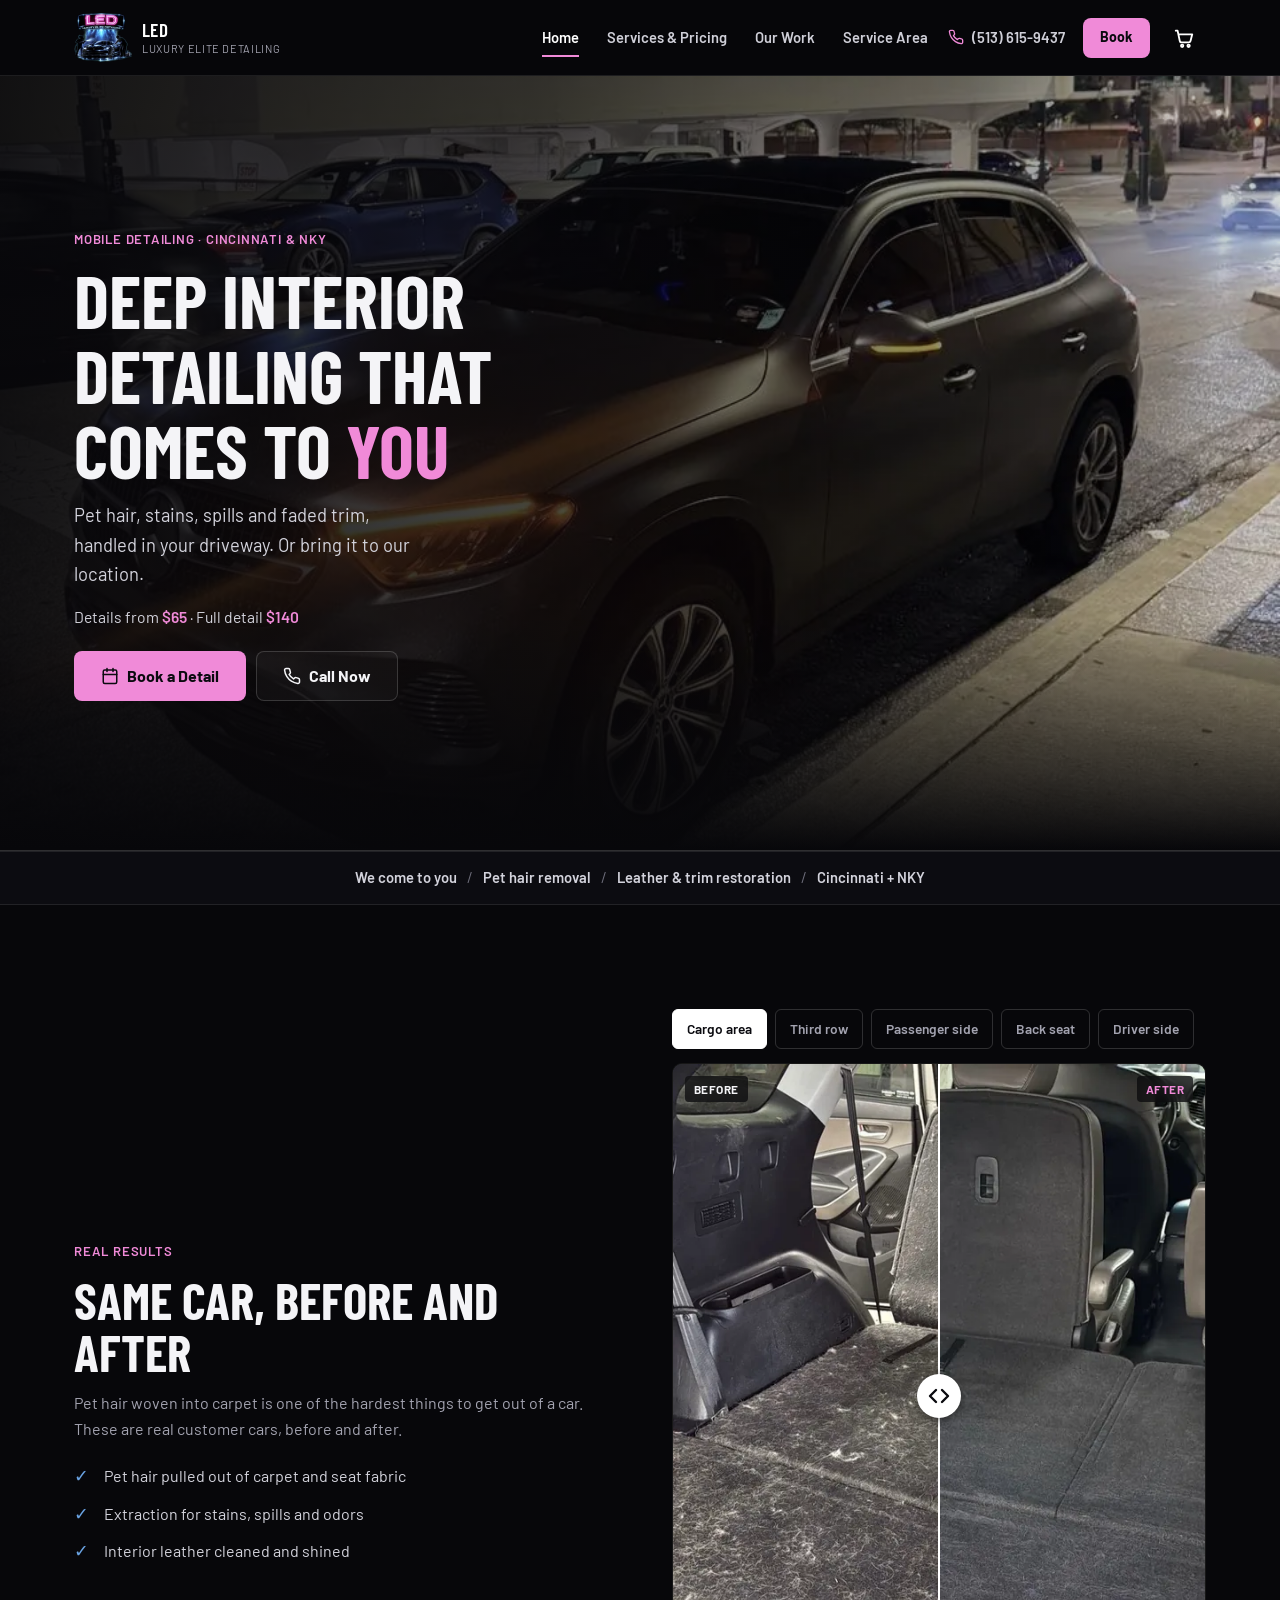
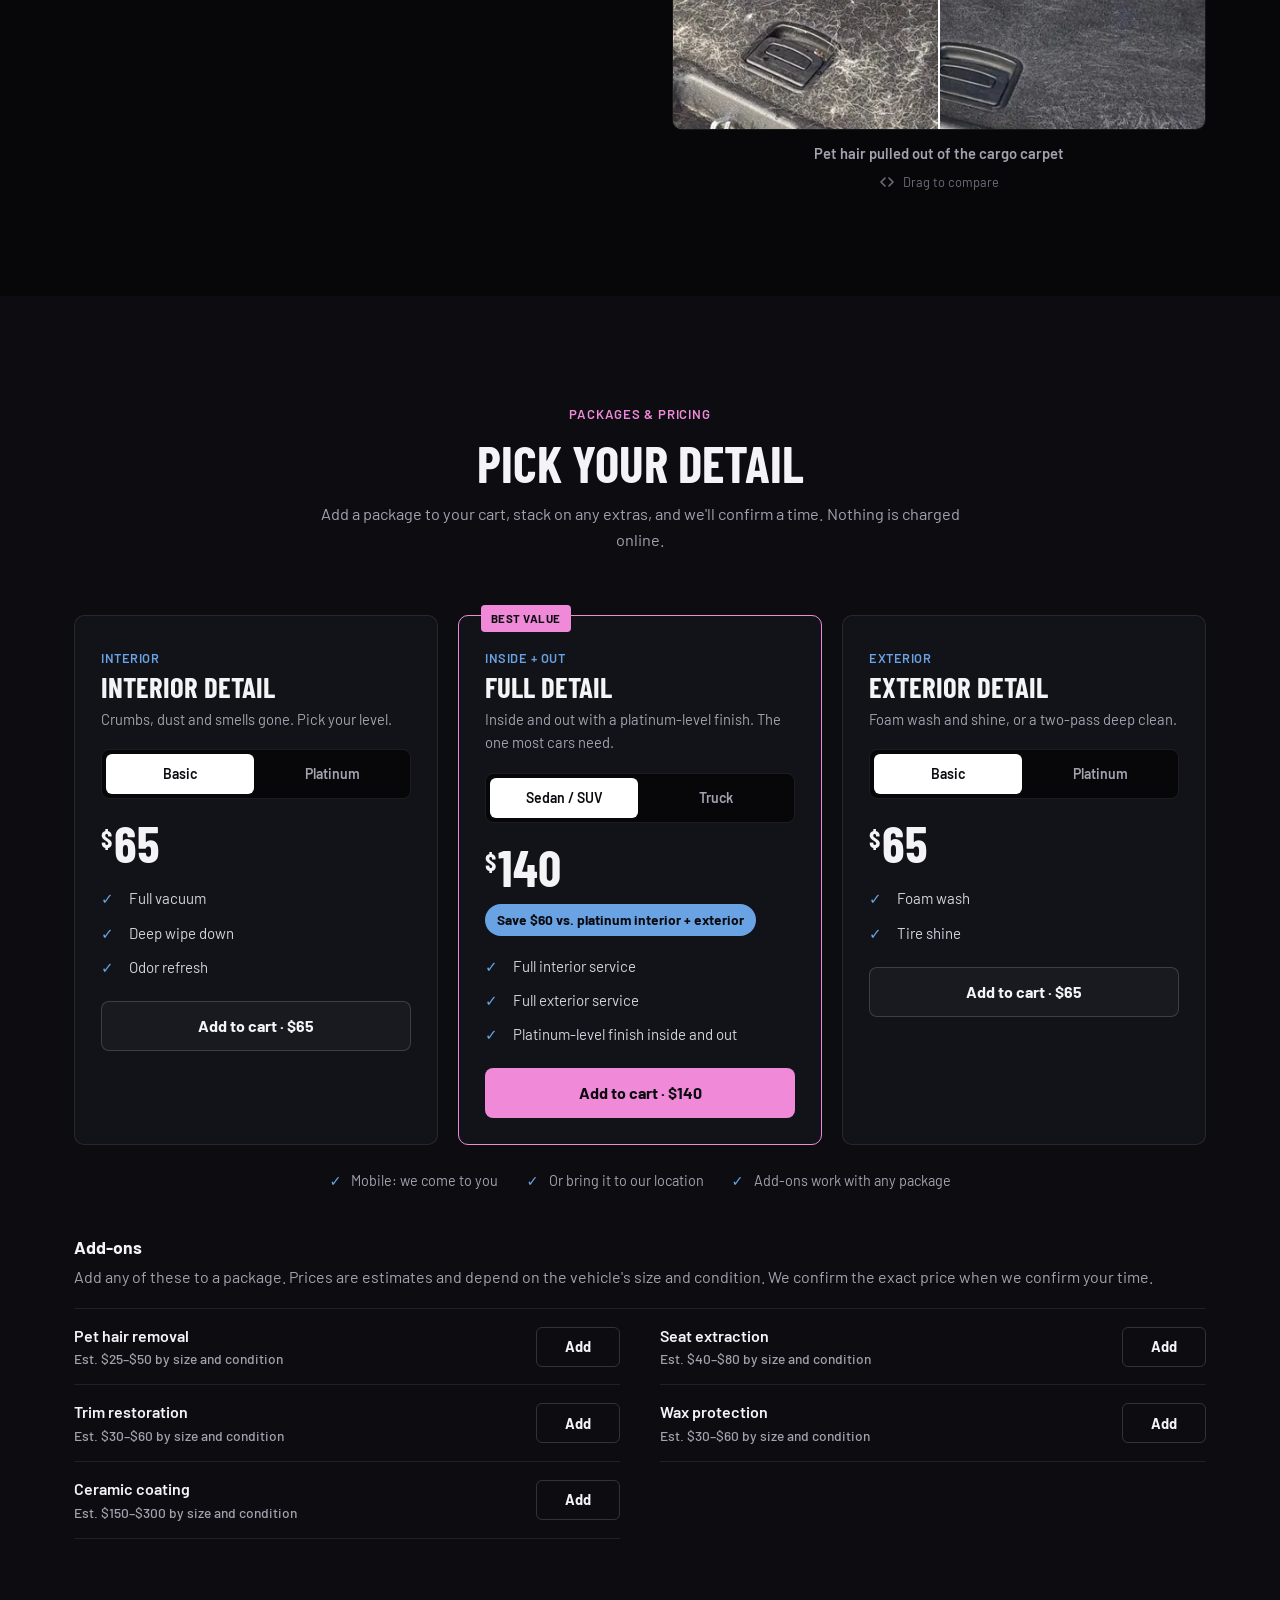
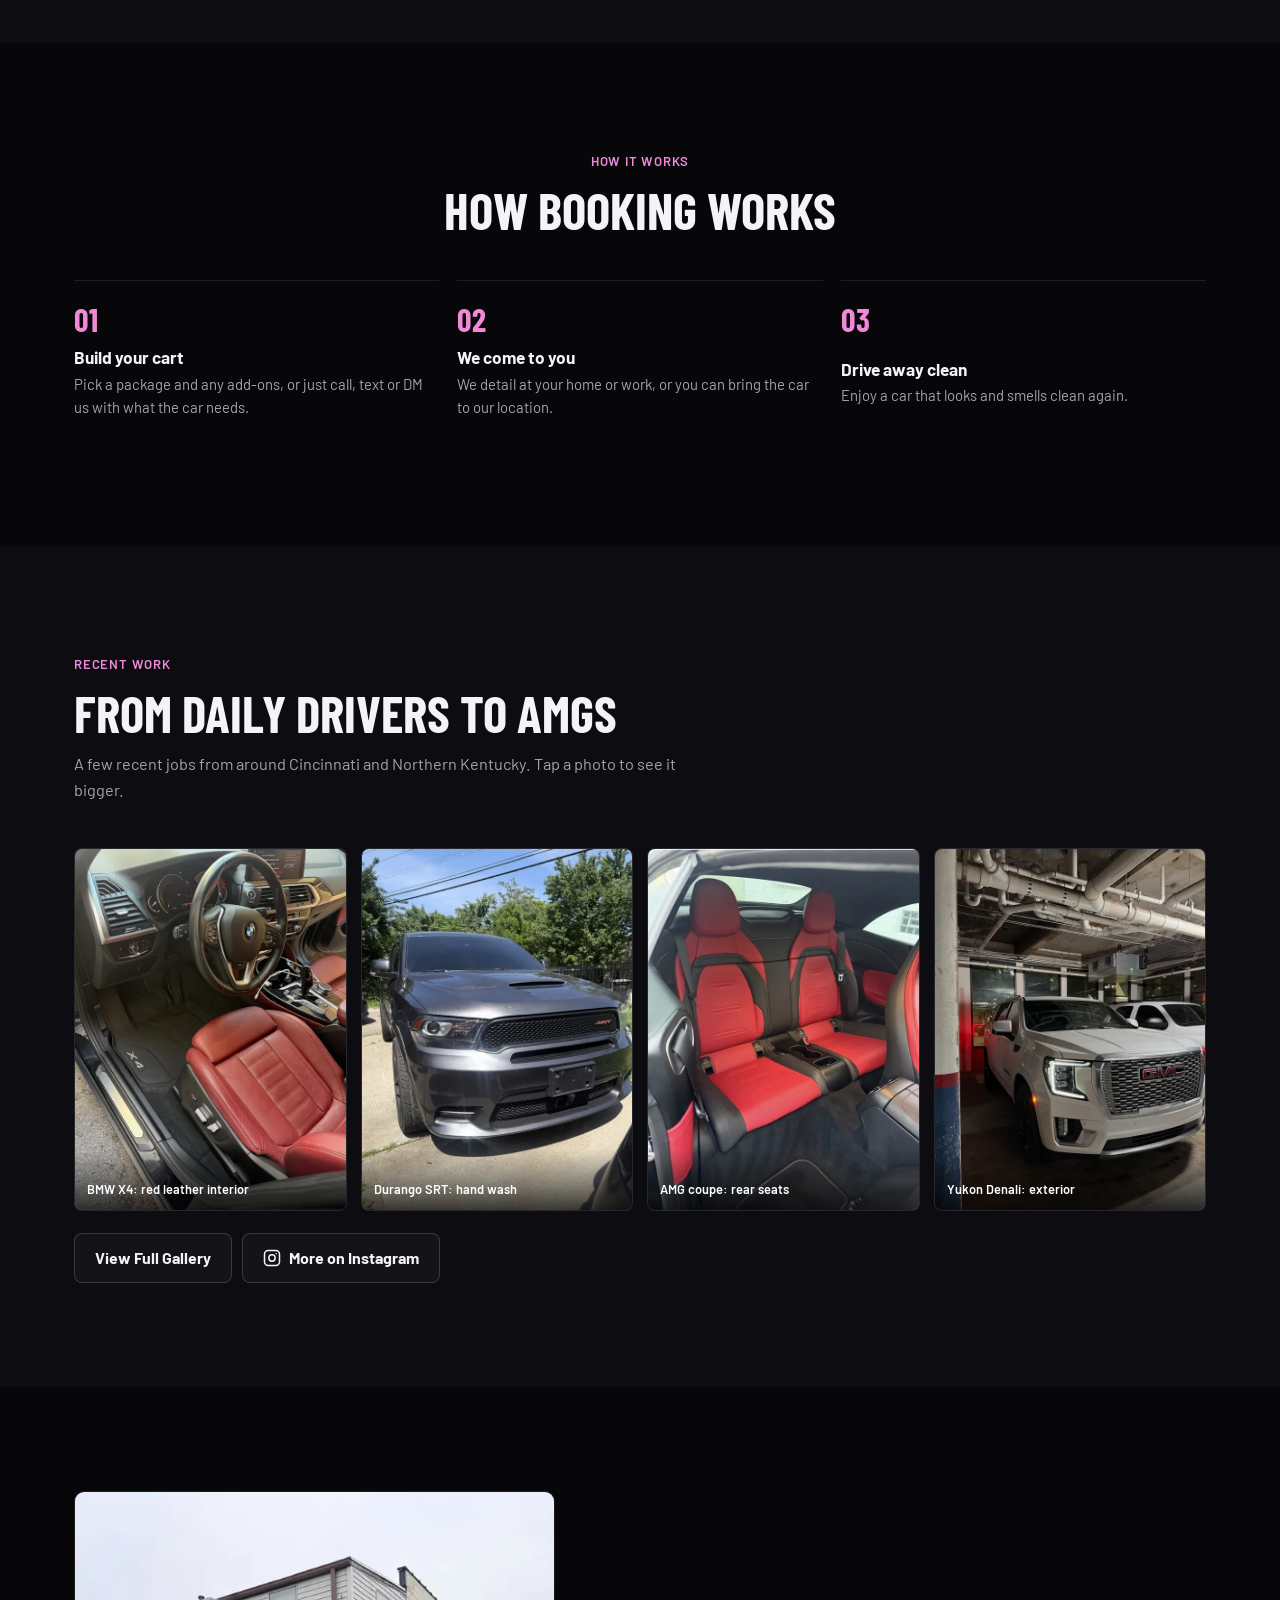
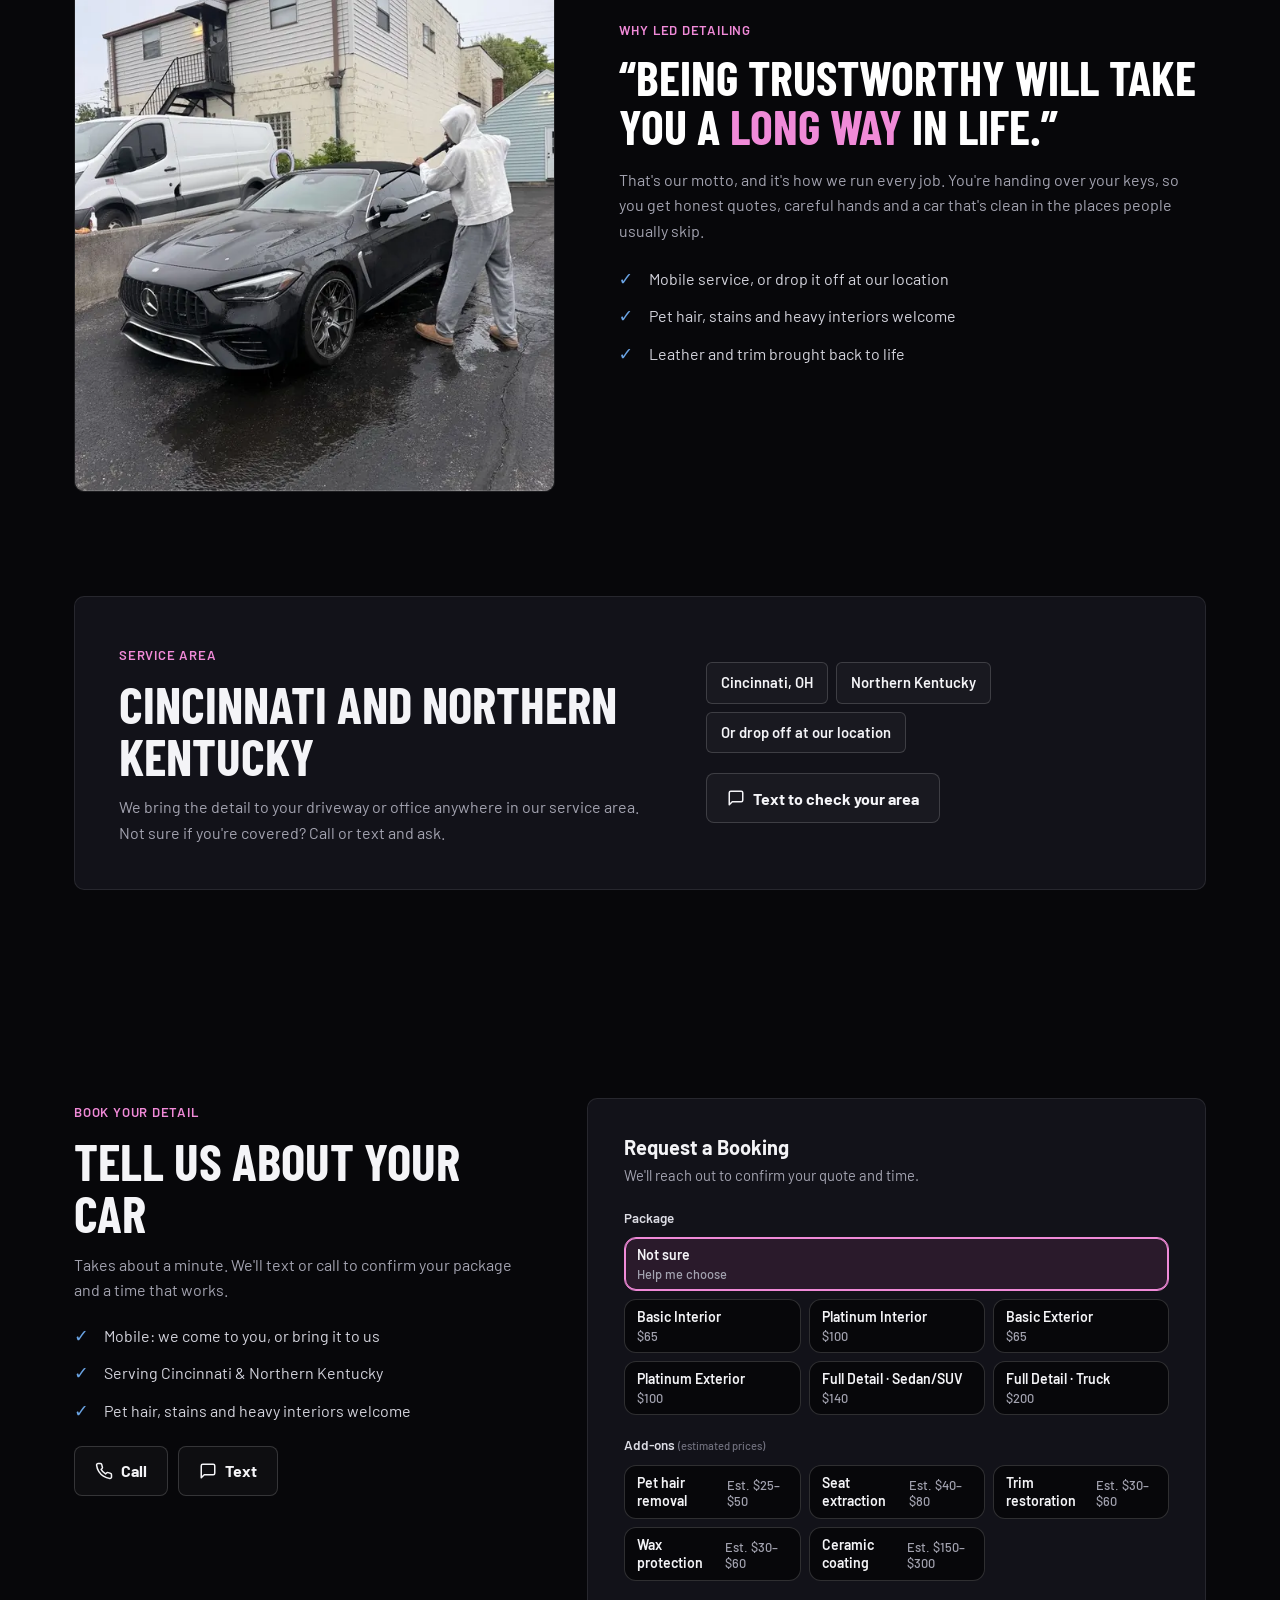
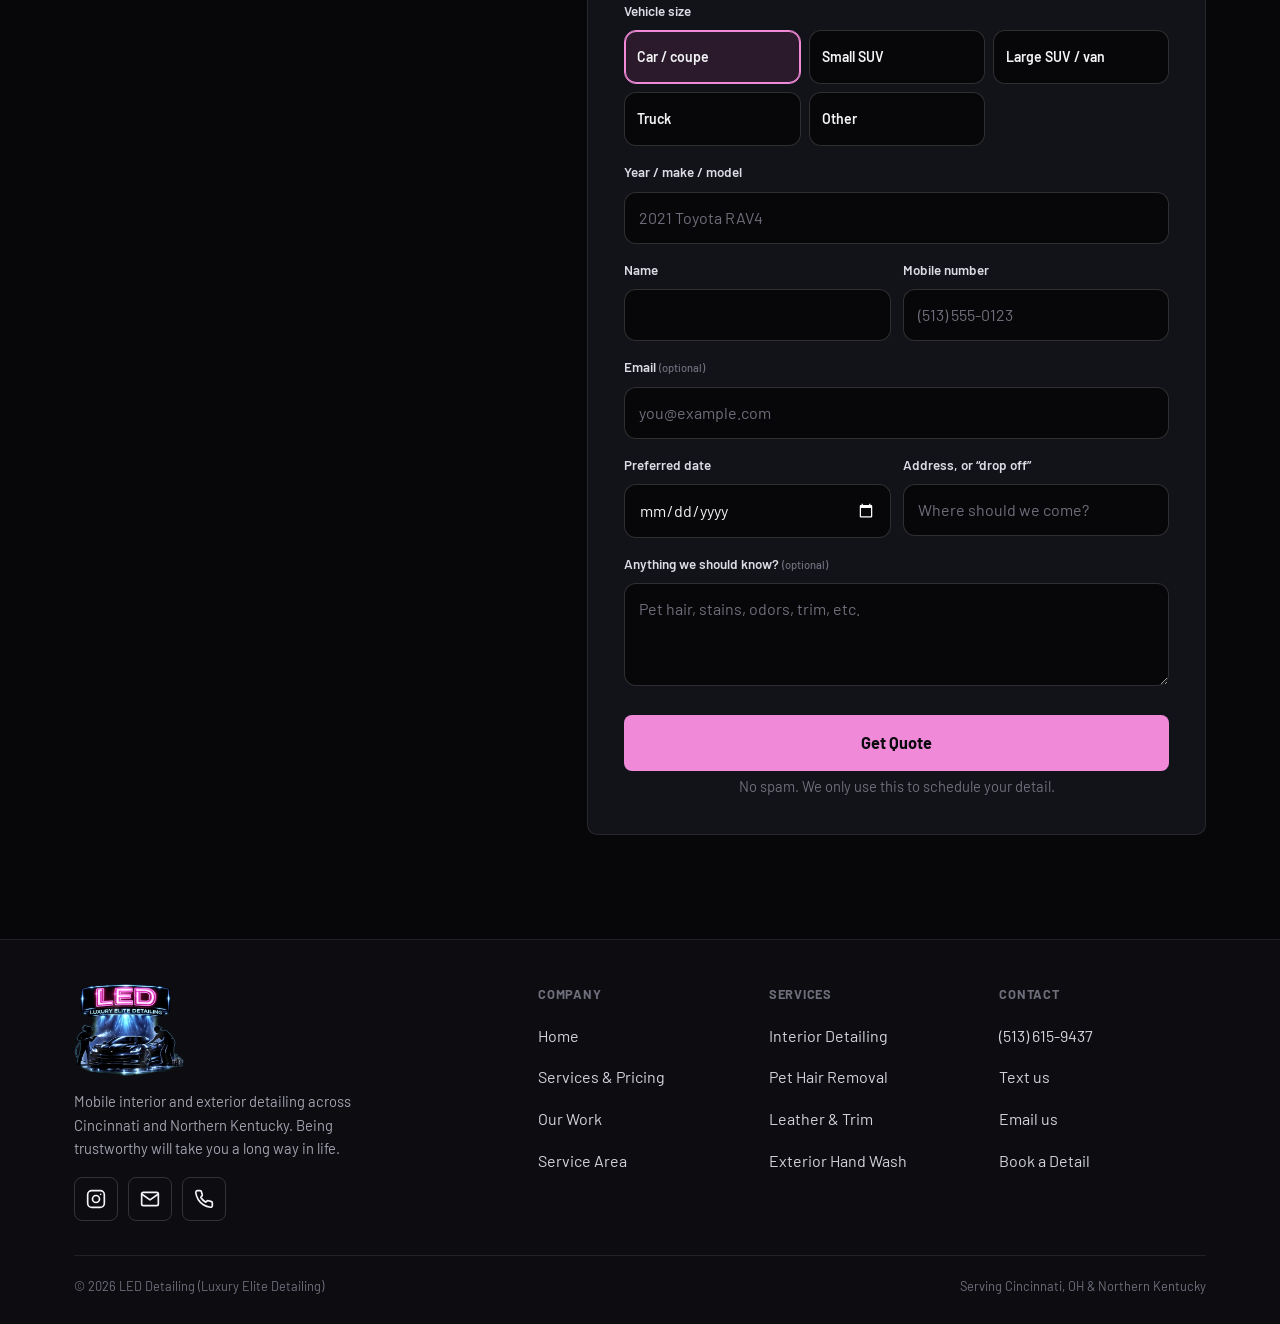
==== commit 462f030c: "Add files via upload" ====
--- a/index.html
+++ b/index.html
@@ -19,7 +19,7 @@
   <link rel="preconnect" href="https://fonts.googleapis.com" />
   <link rel="preconnect" href="https://fonts.gstatic.com" crossorigin />
   <link href="https://fonts.googleapis.com/css2?family=Barlow:wght@400;500;600;700&family=Barlow+Condensed:wght@600;700&display=swap" rel="stylesheet" />
-  <link rel="stylesheet" href="assets/site.css?v=7" />
+  <link rel="stylesheet" href="assets/site.css?v=8" />
   <link rel="preload" as="image" href="assets/img/hero-m-600.webp" media="(max-width: 700px)" />
   <script type="application/ld+json">
 {
@@ -372,7 +372,7 @@
           <div class="field"><label for="where">Address, or &ldquo;drop off&rdquo;</label><input id="where" name="location" type="text" autocomplete="street-address" placeholder="Where should we come?" /></div>
         </div>
         <div class="field"><label for="msg">Anything we should know? <small>(optional)</small></label><textarea id="msg" name="message" rows="3" placeholder="Pet hair, stains, odors, trim, etc."></textarea></div>
-        <button class="btn btn-led btn-block" type="submit">Send Request</button>
+        <button class="btn btn-led btn-block" type="submit">Get Quote</button>
         <p class="form-note">No spam. We only use this to schedule your detail.</p>
       </form>
     </div>
